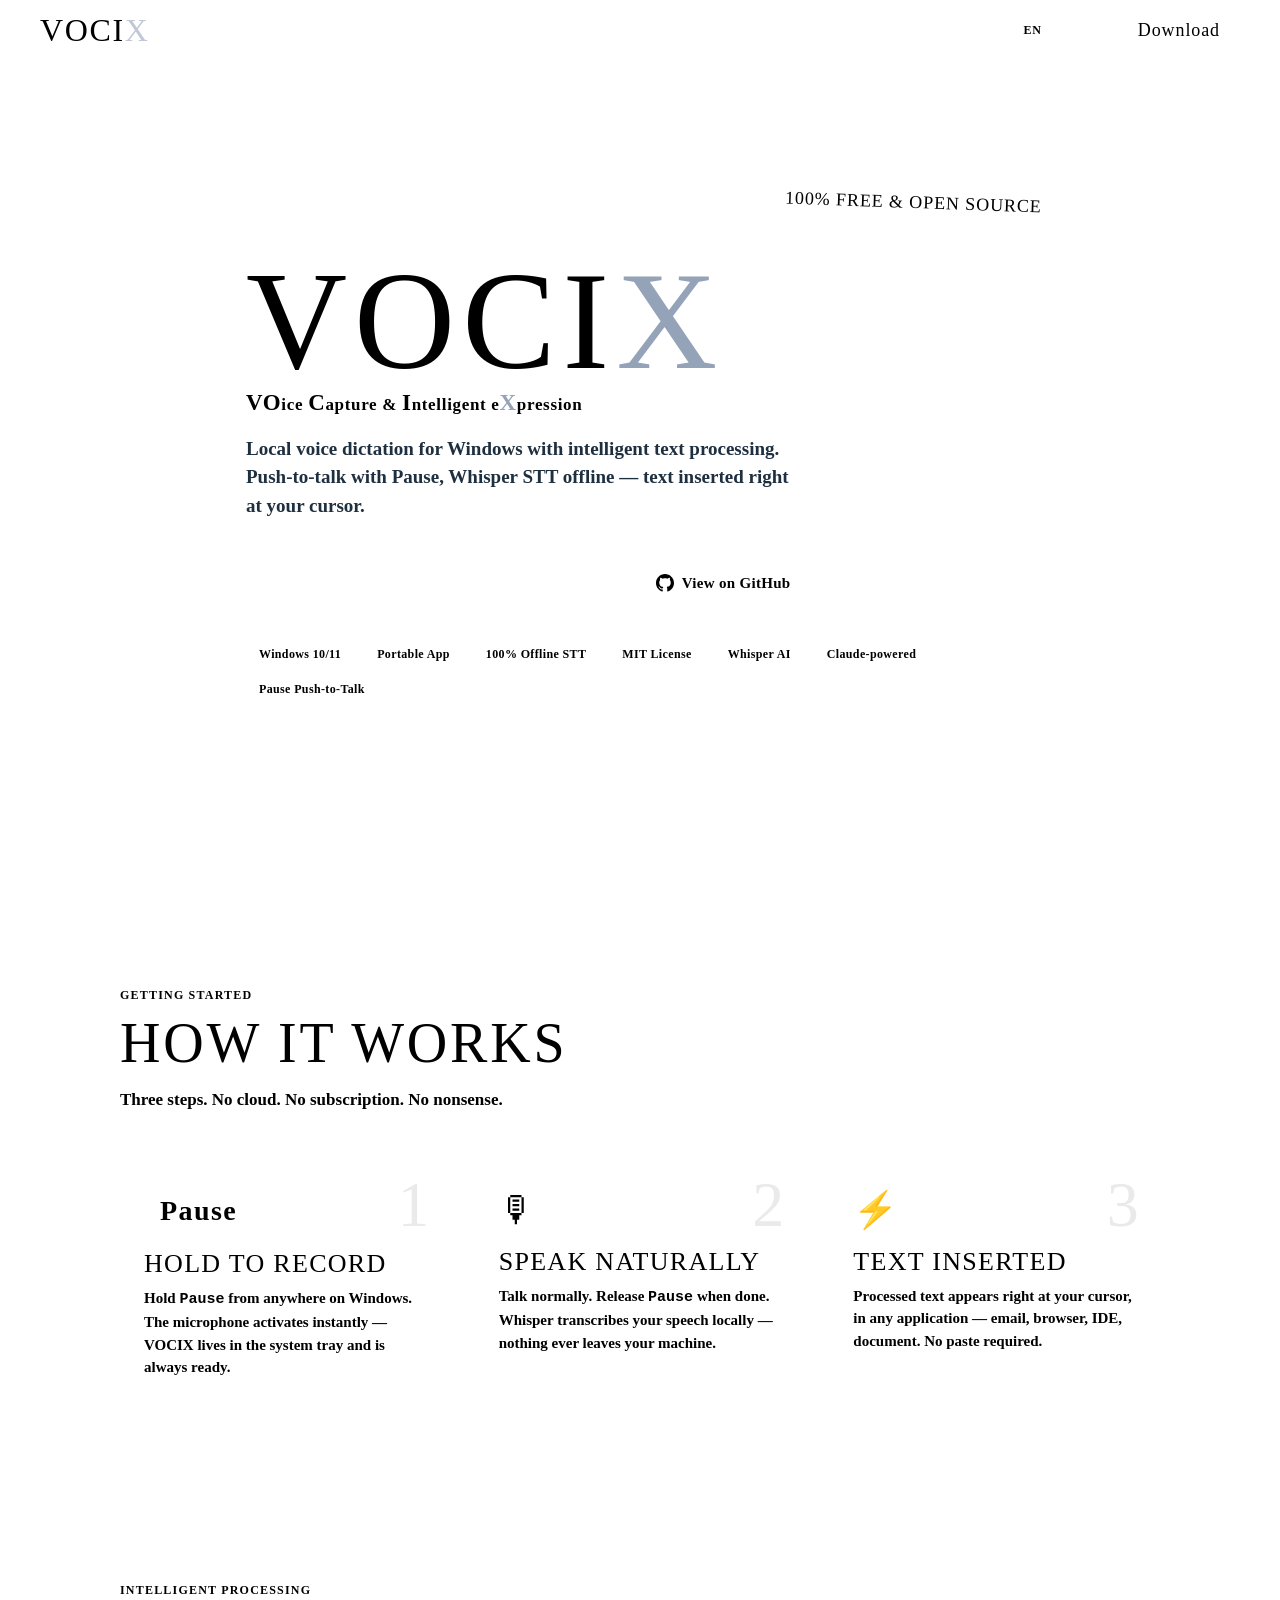
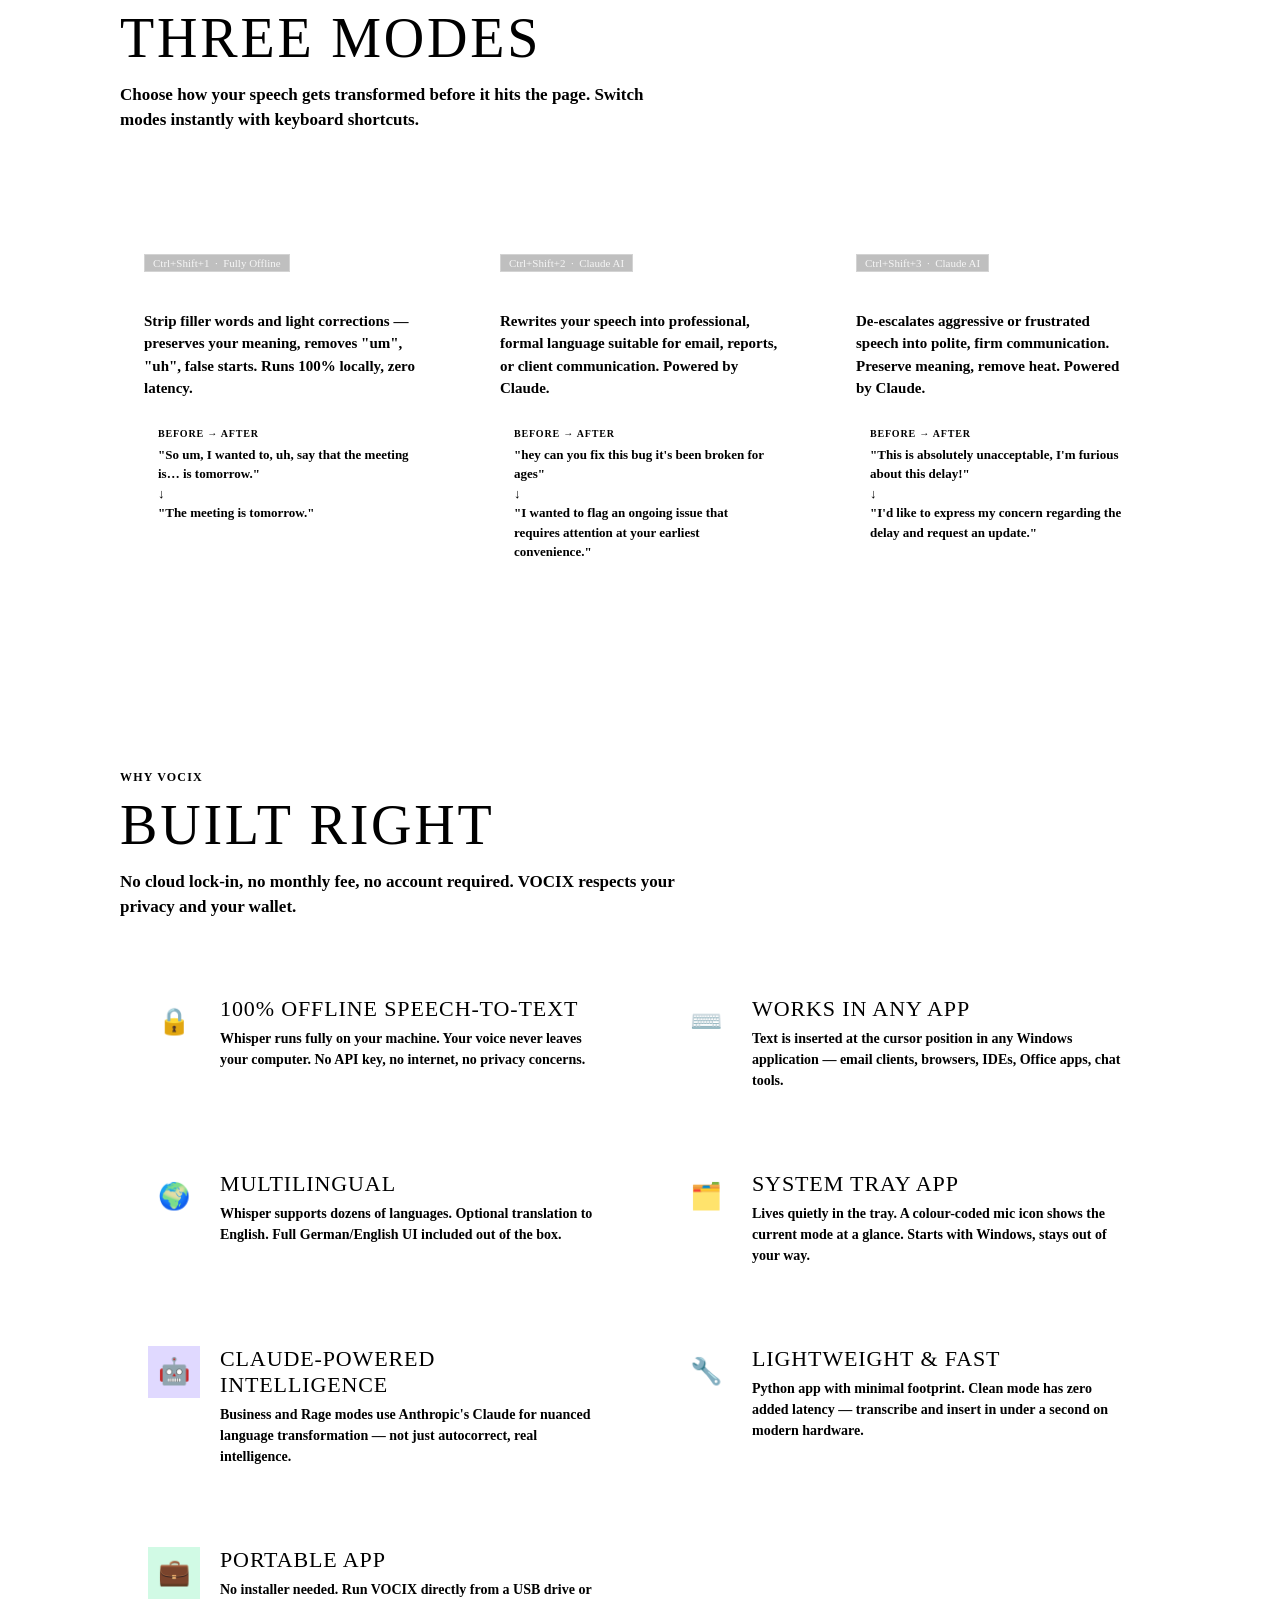
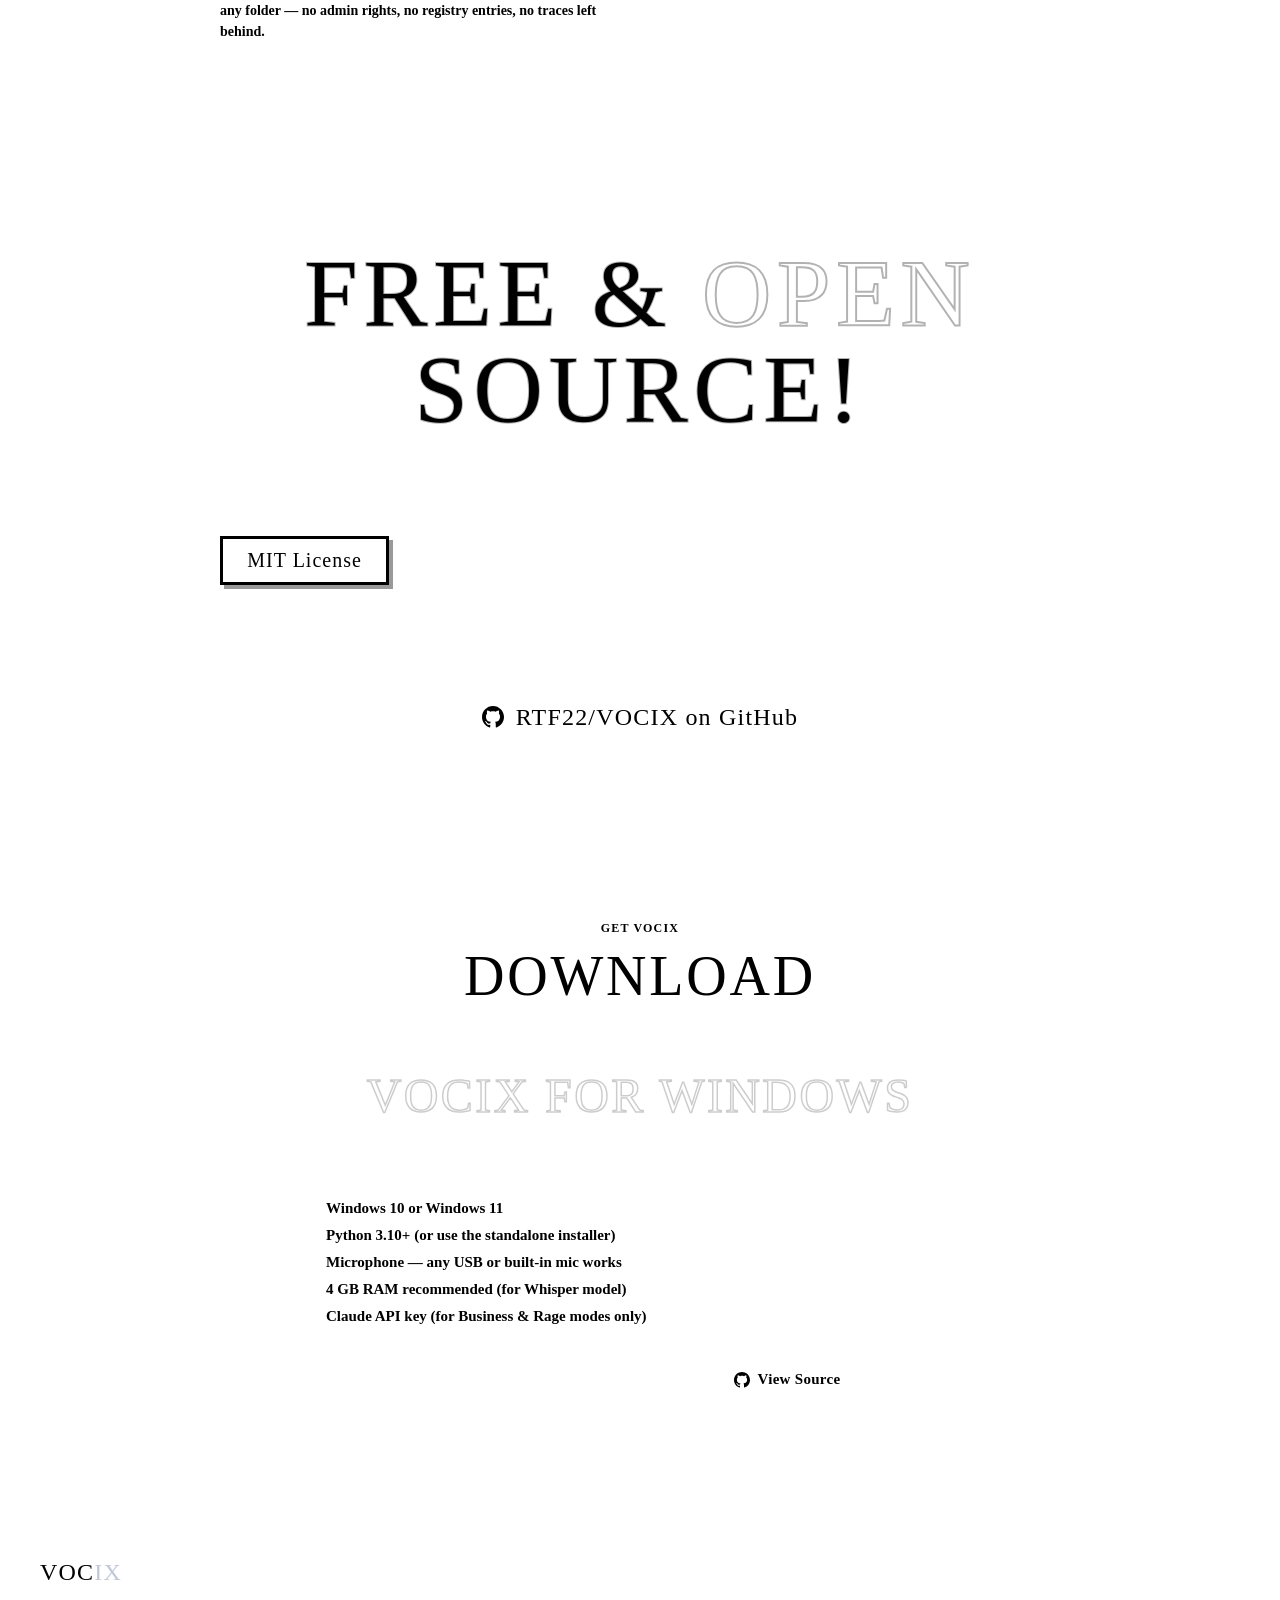
==== docs/index.html @ 33dfec49 "Release 1.2.5: Default-PTT-Taste auf Pause (f8 -> pause) Pause ist in Windows, Browsern, Office und " ====
<!DOCTYPE html>
<html lang="en">
<head>
<meta charset="UTF-8">
<meta name="viewport" content="width=device-width, initial-scale=1.0">
<title>VOCIX — Voice Capture & Intelligent eXpression</title>
<meta name="description" content="VOCIX — local voice dictation for Windows 11 with global hotkey. Whisper STT offline + optional Claude text processing. 100% free and open source.">
<meta property="og:title" content="VOCIX — Voice Capture & Intelligent eXpression">
<meta property="og:description" content="Local voice dictation for Windows. Push-to-talk with Pause, offline Whisper STT, optional translation to English, three text modes. Portable, free, open source.">
<meta property="og:image" content="https://rtf22.github.io/VOCIX/assets/vocix-logo-badge.jpg">
<meta property="og:url" content="https://rtf22.github.io/VOCIX/">
<meta property="og:type" content="website">
<meta name="twitter:card" content="summary_large_image">
<link rel="icon" type="image/svg+xml" href="assets/vocix-logo.svg">
<link href="https://fonts.googleapis.com/css2?family=Bangers&family=Nunito:wght@400;600;700;800&family=JetBrains+Mono:wght@400;700&display=swap" rel="stylesheet">
<link rel="stylesheet" href="vocix-tokens.css">
<style>
*, *::before, *::after { box-sizing: border-box; margin: 0; padding: 0; }
html { scroll-behavior: smooth; }
body { font-family: var(--font-body); background: var(--color-bg-light); color: var(--color-ink); overflow-x: hidden; }
a { color: inherit; text-decoration: none; }

/* NAV */
nav {
  position: sticky; top: 0; z-index: 100;
  background: var(--color-ink);
  border-bottom: 3px solid var(--color-ink);
  display: flex; align-items: center; justify-content: space-between;
  padding: 0 40px; height: 60px;
}
.nav-logo { font-family: var(--font-display); font-size: 32px; letter-spacing: 0.05em; line-height: 1; }
.nav-logo .v { color: var(--color-letter-v); }
.nav-logo .o { color: var(--color-letter-o); }
.nav-logo .c { color: var(--color-letter-c); }
.nav-logo .i { color: var(--color-tagline-i); }
.nav-logo .x { color: #c0c8d8; }
.nav-links { display: flex; align-items: center; gap: 20px; }
.nav-link { font-family: var(--font-body); font-weight: 700; font-size: 13px; color: rgba(255,255,255,0.7); text-transform: uppercase; letter-spacing: 0.06em; transition: color 120ms; cursor: pointer; }
.nav-link:hover { color: var(--color-yellow-highlight); }

/* Language toggle */
.lang-toggle {
  display: flex; align-items: center;
  border: 2.5px solid rgba(255,255,255,0.3);
  border-radius: var(--radius-sm);
  overflow: hidden;
  flex-shrink: 0;
}
.lang-btn {
  font-family: var(--font-mono); font-size: 12px; font-weight: 700;
  padding: 5px 12px; cursor: pointer; border: none; background: transparent;
  color: rgba(255,255,255,0.5); letter-spacing: 0.06em;
  transition: background 120ms, color 120ms;
}
.lang-btn.active { background: var(--color-yellow-highlight); color: var(--color-ink); }
.lang-btn:not(.active):hover { color: white; }

.btn-nav {
  font-family: var(--font-display); font-size: 18px; letter-spacing: 0.05em;
  background: var(--color-yellow-highlight); color: var(--color-ink);
  border: 2.5px solid var(--color-ink); border-radius: var(--radius-md);
  padding: 6px 20px; box-shadow: 3px 3px 0 rgba(255,255,255,0.3);
  cursor: pointer; transition: transform 80ms, box-shadow 80ms; display: inline-block;
}
.btn-nav:hover { transform: translate(-1px,-1px); box-shadow: 4px 4px 0 rgba(255,255,255,0.3); }
.btn-nav:active { transform: translate(2px,2px); box-shadow: 1px 1px 0 rgba(255,255,255,0.3); }

/* HERO */
.hero {
  min-height: calc(100vh - 60px);
  background: var(--color-brand-cobalt);
  background-image: radial-gradient(ellipse at 60% 40%, var(--color-brand-cobalt-mid) 0%, var(--color-brand-cobalt) 60%), radial-gradient(circle, rgba(255,255,255,0.055) 1px, transparent 1px);
  background-size: 100% 100%, 18px 18px;
  display: flex; align-items: center; justify-content: center;
  position: relative; overflow: hidden; padding: 60px 24px;
}
.hero-rays { position: absolute; inset: 0; pointer-events: none; }
.hero-rays::before {
  content: ''; position: absolute; width: 200%; height: 200%; top: -50%; left: -50%;
  background: conic-gradient(from 0deg, transparent 0deg, rgba(255,255,255,0.03) 5deg, transparent 10deg, transparent 22.5deg, rgba(255,255,255,0.03) 27.5deg, transparent 32.5deg, transparent 45deg, rgba(255,255,255,0.03) 50deg, transparent 55deg, transparent 67.5deg, rgba(255,255,255,0.03) 72.5deg, transparent 77.5deg, transparent 90deg, rgba(255,255,255,0.03) 95deg, transparent 100deg, transparent 112.5deg, rgba(255,255,255,0.03) 117.5deg, transparent 122.5deg, transparent 135deg, rgba(255,255,255,0.03) 140deg, transparent 145deg, transparent 157.5deg, rgba(255,255,255,0.03) 162.5deg, transparent 167.5deg, transparent 180deg, rgba(255,255,255,0.03) 185deg, transparent 190deg, transparent 202.5deg, rgba(255,255,255,0.03) 207.5deg, transparent 212.5deg, transparent 225deg, rgba(255,255,255,0.03) 230deg, transparent 235deg, transparent 247.5deg, rgba(255,255,255,0.03) 252.5deg, transparent 257.5deg, transparent 270deg, rgba(255,255,255,0.03) 275deg, transparent 280deg, transparent 292.5deg, rgba(255,255,255,0.03) 297.5deg, transparent 302.5deg, transparent 315deg, rgba(255,255,255,0.03) 320deg, transparent 325deg, transparent 337.5deg, rgba(255,255,255,0.03) 342.5deg, transparent 347.5deg);
}
.hero-inner { position: relative; z-index: 1; display: flex; flex-direction: column; align-items: center; max-width: 900px; width: 100%; }
.hero-card {
  background: var(--color-bg-light); border: 4px solid var(--color-ink);
  border-radius: 10px; box-shadow: 8px 8px 0 var(--color-ink);
  padding: 48px 56px; width: 100%; position: relative;
}
.hero-free-badge {
  position: absolute; top: -22px; right: 32px;
  background: var(--color-yellow-highlight); border: 3px solid var(--color-ink);
  border-radius: var(--radius-sm); box-shadow: 3px 3px 0 var(--color-ink);
  font-family: var(--font-display); font-size: 18px; letter-spacing: 0.05em;
  padding: 4px 16px; color: var(--color-ink); transform: rotate(2deg);
}
.hero-wordmark {
  font-family: var(--font-display); font-size: clamp(80px, 14vw, 140px);
  letter-spacing: 0.05em; line-height: 0.9; -webkit-text-stroke: 3px var(--color-ink); margin-bottom: 8px;
}
.hero-wordmark .v { color: var(--color-letter-v); }
.hero-wordmark .o { color: var(--color-letter-o); }
.hero-wordmark .c { color: var(--color-letter-c); }
.hero-wordmark .i { color: var(--color-tagline-i); }
.hero-wordmark .x { color: #94a3b8; }
.hero-tagline-full { font-family: var(--font-body); font-weight: 800; font-size: clamp(13px,2vw,17px); letter-spacing: 0.04em; color: var(--color-ink); margin-bottom: 20px; }
.hero-tagline-full .v { color: var(--color-tagline-v); font-size: 1.35em; line-height: 1; }
.hero-tagline-full .tl-o { color: var(--color-letter-o); font-size: 1.35em; line-height: 1; }
.hero-tagline-full .c { color: var(--color-tagline-c); font-size: 1.35em; line-height: 1; }
.hero-tagline-full .i { color: var(--color-tagline-i); font-size: 1.35em; line-height: 1; }
.hero-tagline-full .tl-x { color: #94a3b8; font-size: 1.35em; line-height: 1; }
.hero-desc { font-family: var(--font-body); font-size: clamp(15px,2vw,19px); font-weight: 600; line-height: 1.5; color: var(--color-ink-soft); max-width: 560px; margin-bottom: 36px; }
.hero-ctas { display: flex; flex-wrap: wrap; gap: 16px; align-items: center; margin-bottom: 32px; }
.btn-primary {
  font-family: var(--font-display); font-size: 26px; letter-spacing: 0.05em;
  background: var(--color-clean); color: white; border: 3px solid var(--color-ink);
  border-radius: var(--radius-md); box-shadow: 5px 5px 0 var(--color-ink);
  padding: 12px 32px; cursor: pointer; transition: transform 80ms, box-shadow 80ms;
  display: inline-flex; align-items: center; gap: 10px;
}
.btn-primary:hover { transform: translate(-2px,-2px); box-shadow: 7px 7px 0 var(--color-ink); }
.btn-primary:active { transform: translate(3px,3px); box-shadow: 2px 2px 0 var(--color-ink); }
.btn-ghost {
  font-family: var(--font-body); font-size: 15px; font-weight: 800; background: transparent;
  color: var(--color-ink); border: 2.5px solid var(--color-ink); border-radius: var(--radius-md);
  box-shadow: 3px 3px 0 var(--color-ink); padding: 10px 22px; cursor: pointer;
  transition: transform 80ms, box-shadow 80ms, background 120ms;
  display: inline-flex; align-items: center; gap: 8px; letter-spacing: 0.02em;
}
.btn-ghost:hover { transform: translate(-1px,-1px); box-shadow: 5px 5px 0 var(--color-ink); background: var(--color-ink); color: white; }
.btn-ghost:active { transform: translate(2px,2px); box-shadow: 1px 1px 0 var(--color-ink); }
.hero-pills { display: flex; flex-wrap: wrap; gap: 10px; }
.pill { font-family: var(--font-mono); font-size: 12px; font-weight: 700; padding: 5px 13px; border: 2px solid var(--color-ink); border-radius: var(--radius-pill); background: var(--color-panel); box-shadow: 2px 2px 0 var(--color-ink); letter-spacing: 0.03em; }

/* SECTIONS */
section { padding: 88px 24px; }
.section-inner { max-width: 1040px; margin: 0 auto; }
.section-label { font-family: var(--font-mono); font-size: 12px; font-weight: 700; text-transform: uppercase; letter-spacing: 0.1em; color: var(--fg-muted); margin-bottom: 12px; }
.section-title { font-family: var(--font-display); font-size: clamp(36px,6vw,56px); letter-spacing: 0.05em; color: var(--color-ink); text-transform: uppercase; line-height: 1; margin-bottom: 16px; }
.section-sub { font-family: var(--font-body); font-size: 17px; font-weight: 600; color: var(--fg-secondary); line-height: 1.5; max-width: 560px; margin-bottom: 48px; }

/* HOW IT WORKS */
#how { background: var(--color-panel); }
.steps-row { display: grid; grid-template-columns: repeat(3, 1fr); gap: 24px; }
.step-card { background: var(--color-bg-light); border: 3px solid var(--color-ink); border-radius: var(--radius-md); box-shadow: 5px 5px 0 var(--color-ink); padding: 28px 24px; position: relative; transition: transform 80ms, box-shadow 80ms; }
.step-card:hover { transform: translate(-2px,-2px); box-shadow: 7px 7px 0 var(--color-ink); }
.step-num { font-family: var(--font-display); font-size: 64px; letter-spacing: 0.05em; line-height: 1; color: var(--color-ink); opacity: 0.08; position: absolute; top: 12px; right: 18px; }
.step-key { font-family: var(--font-mono); font-size: 28px; font-weight: 700; background: var(--color-ink); color: var(--color-yellow-highlight); border-radius: var(--radius-sm); padding: 6px 16px; display: inline-block; margin-bottom: 16px; letter-spacing: 0.05em; }
.step-icon { font-size: 36px; margin-bottom: 16px; display: block; }
.step-title { font-family: var(--font-display); font-size: 26px; letter-spacing: 0.05em; color: var(--color-ink); text-transform: uppercase; margin-bottom: 8px; }
.step-desc { font-family: var(--font-body); font-size: 15px; font-weight: 600; color: var(--fg-secondary); line-height: 1.5; }

/* MODES */
#modes { background: var(--color-bg-light); }
.modes-grid { display: grid; grid-template-columns: repeat(3, 1fr); gap: 28px; }
.mode-card { border: 3px solid var(--color-ink); border-radius: var(--radius-md); box-shadow: 6px 6px 0 var(--color-ink); overflow: hidden; transition: transform 80ms, box-shadow 80ms; }
.mode-card:hover { transform: translate(-2px,-2px); box-shadow: 8px 8px 0 var(--color-ink); }
.mode-header { padding: 22px 24px 18px; border-bottom: 3px solid var(--color-ink); }
.mode-header-top { display: flex; align-items: center; gap: 12px; margin-bottom: 10px; }
.mode-letter-badge { font-family: var(--font-display); font-size: 22px; letter-spacing: 0.05em; color: white; width: 40px; height: 40px; display: flex; align-items: center; justify-content: center; border: 2.5px solid var(--color-ink); border-radius: var(--radius-sm); box-shadow: 2px 2px 0 var(--color-ink); flex-shrink: 0; }
.mode-name { font-family: var(--font-display); font-size: 36px; letter-spacing: 0.05em; text-transform: uppercase; line-height: 1; color: white; }
.mode-hotkey { font-family: var(--font-mono); font-size: 11px; background: rgba(0,0,0,0.25); color: rgba(255,255,255,0.85); padding: 2px 8px; border-radius: var(--radius-sm); border: 1px solid rgba(255,255,255,0.3); display: inline-block; }
.mode-body { background: var(--color-bg-light); padding: 20px 24px; }
.mode-desc { font-family: var(--font-body); font-size: 15px; font-weight: 600; color: var(--fg-secondary); line-height: 1.5; margin-bottom: 14px; }
.mode-example { background: var(--color-panel); border: 2px solid var(--color-ink); border-radius: var(--radius-sm); padding: 12px 14px; font-family: var(--font-body); font-size: 13px; font-weight: 600; line-height: 1.5; }
.mode-example-label { font-family: var(--font-mono); font-size: 10px; letter-spacing: 0.08em; text-transform: uppercase; color: var(--fg-muted); margin-bottom: 4px; }

/* FEATURES */
#features { background: var(--color-panel); }
.features-grid { display: grid; grid-template-columns: repeat(2, 1fr); gap: 24px; }
.feature-card { background: var(--color-bg-light); border: 3px solid var(--color-ink); border-radius: var(--radius-md); box-shadow: 4px 4px 0 var(--color-ink); padding: 28px; display: flex; gap: 20px; align-items: flex-start; transition: transform 80ms, box-shadow 80ms; }
.feature-card:hover { transform: translate(-1px,-1px); box-shadow: 6px 6px 0 var(--color-ink); }
.feature-icon-box { width: 52px; height: 52px; border: 2.5px solid var(--color-ink); border-radius: var(--radius-sm); box-shadow: 2px 2px 0 var(--color-ink); display: flex; align-items: center; justify-content: center; font-size: 26px; flex-shrink: 0; }
.feature-title { font-family: var(--font-display); font-size: 22px; letter-spacing: 0.04em; text-transform: uppercase; color: var(--color-ink); margin-bottom: 6px; }
.feature-desc { font-family: var(--font-body); font-size: 14px; font-weight: 600; color: var(--fg-secondary); line-height: 1.5; }

/* OPEN SOURCE */
#opensource { background: var(--color-ink); position: relative; overflow: hidden; }
#opensource::before { content: ''; position: absolute; inset: 0; background-image: radial-gradient(circle, rgba(255,255,255,0.06) 1px, transparent 1px); background-size: 18px 18px; pointer-events: none; }
.opensource-inner { max-width: 1040px; margin: 0 auto; display: flex; flex-direction: column; align-items: center; text-align: center; position: relative; z-index: 1; }
.action-burst { font-family: var(--font-display); font-size: clamp(48px,10vw,96px); letter-spacing: 0.06em; text-transform: uppercase; color: var(--color-yellow-highlight); -webkit-text-stroke: 2px rgba(0,0,0,0.3); line-height: 1; margin-bottom: 8px; }
.action-burst span { color: white; -webkit-text-stroke: 2px rgba(0,0,0,0.3); }
.opensource-sub { font-family: var(--font-body); font-size: 18px; font-weight: 700; color: rgba(255,255,255,0.75); max-width: 520px; line-height: 1.5; margin-bottom: 36px; }
.opensource-badges { display: flex; flex-wrap: wrap; gap: 16px; justify-content: center; margin-bottom: 40px; }
.os-badge { font-family: var(--font-display); font-size: 20px; letter-spacing: 0.05em; padding: 10px 24px; border: 3px solid rgba(255,255,255,0.4); border-radius: var(--radius-md); color: white; box-shadow: 3px 3px 0 rgba(255,255,255,0.15); }
.os-badge.highlight { background: var(--color-yellow-highlight); color: var(--color-ink); border-color: var(--color-yellow-highlight); box-shadow: 4px 4px 0 rgba(0,0,0,0.4); }
.btn-github { font-family: var(--font-display); font-size: 24px; letter-spacing: 0.05em; background: white; color: var(--color-ink); border: 3px solid var(--color-ink); border-radius: var(--radius-md); box-shadow: 5px 5px 0 rgba(255,255,255,0.2); padding: 14px 36px; cursor: pointer; transition: transform 80ms, box-shadow 80ms, background 120ms; display: inline-flex; align-items: center; gap: 12px; }
.btn-github:hover { transform: translate(-2px,-2px); box-shadow: 7px 7px 0 rgba(255,255,255,0.2); background: var(--color-yellow-highlight); }
.btn-github:active { transform: translate(3px,3px); box-shadow: 2px 2px 0 rgba(255,255,255,0.2); }

/* DOWNLOAD */
#download { background: var(--color-bg-light); }
.download-box { border: 4px solid var(--color-ink); border-radius: var(--radius-md); box-shadow: 8px 8px 0 var(--color-ink); overflow: hidden; max-width: 740px; margin: 0 auto; }
.download-header { background: var(--color-business); padding: 28px 36px; border-bottom: 4px solid var(--color-ink); }
.download-title { font-family: var(--font-display); font-size: 48px; letter-spacing: 0.05em; color: white; text-transform: uppercase; -webkit-text-stroke: 1.5px rgba(0,0,0,0.2); line-height: 1; margin-bottom: 4px; }
.download-version { font-family: var(--font-mono); font-size: 13px; color: rgba(255,255,255,0.7); }
.download-body { background: var(--color-panel); padding: 32px 36px; }
.req-list { list-style: none; margin-bottom: 28px; display: flex; flex-direction: column; gap: 10px; }
.req-list li { font-family: var(--font-body); font-size: 15px; font-weight: 700; color: var(--color-ink); display: flex; align-items: center; gap: 10px; }
.req-dot { width: 10px; height: 10px; background: var(--color-business); border: 2px solid var(--color-ink); border-radius: 50%; flex-shrink: 0; }
.download-ctas { display: flex; flex-wrap: wrap; gap: 16px; align-items: center; }

/* FOOTER */
footer { background: var(--color-brand-navy); border-top: 3px solid var(--color-ink); padding: 32px 40px; display: flex; align-items: center; justify-content: space-between; flex-wrap: wrap; gap: 16px; }
.footer-wordmark { font-family: var(--font-display); font-size: 24px; letter-spacing: 0.05em; }
.footer-wordmark .v { color: var(--color-letter-v); }
.footer-wordmark .o { color: var(--color-letter-o); }
.footer-wordmark .c { color: var(--color-letter-c); }
.footer-wordmark .i, .footer-wordmark .x { color: #c0c8d8; }
.footer-copy { font-family: var(--font-body); font-size: 13px; font-weight: 600; color: rgba(255,255,255,0.5); }
.footer-links { display: flex; gap: 20px; }
.footer-link { font-family: var(--font-body); font-size: 13px; font-weight: 700; color: rgba(255,255,255,0.6); text-transform: uppercase; letter-spacing: 0.06em; cursor: pointer; transition: color 120ms; }
.footer-link:hover { color: var(--color-yellow-highlight); }

@media (max-width: 760px) {
  nav { padding: 0 16px; }
  .nav-links .nav-link { display: none; }
  .hero-card { padding: 32px 20px; }
  .steps-row, .modes-grid, .features-grid { grid-template-columns: 1fr; }
  section { padding: 56px 20px; }
  footer { flex-direction: column; align-items: flex-start; }
}
</style>
</head>
<body>

<!-- NAV -->
<nav>
  <div class="nav-logo"><span class="v">V</span><span class="o">O</span><span class="c">C</span><span class="i">I</span><span class="x">X</span></div>
  <div class="nav-links">
    <a class="nav-link" href="#how" data-i18n="nav_how">How it Works</a>
    <a class="nav-link" href="#modes" data-i18n="nav_modes">Modes</a>
    <a class="nav-link" href="#features" data-i18n="nav_features">Features</a>
    <a class="nav-link" href="#opensource" data-i18n="nav_oss">Open Source</a>
    <div class="lang-toggle">
      <button class="lang-btn active" id="btn-en" onclick="setLang('en')">EN</button>
      <button class="lang-btn" id="btn-de" onclick="setLang('de')">DE</button>
    </div>
    <a class="btn-nav" href="#download" data-i18n="nav_download">Download</a>
  </div>
</nav>

<!-- HERO -->
<section class="hero" id="home">
  <div class="hero-rays"></div>
  <div class="hero-inner">
    <div class="hero-card">
      <div class="hero-free-badge" data-i18n="hero_badge">100% FREE &amp; OPEN SOURCE</div>
      <div class="hero-wordmark"><span class="v">V</span><span class="o">O</span><span class="c">C</span><span class="i">I</span><span class="x">X</span></div>
      <div class="hero-tagline-full">
        <span class="v">V</span><span class="tl-o">O</span>ice <span class="c">C</span>apture &amp; <span class="i">I</span>ntelligent e<span class="tl-x">X</span>pression
      </div>
      <p class="hero-desc" style="color: rgb(30, 47, 64);" data-i18n="hero_desc">Local voice dictation for Windows with intelligent text processing. Push-to-talk with <strong>Pause</strong>, Whisper STT offline — text inserted right at your cursor.</p>
      <div class="hero-ctas">
        <a class="btn-primary" href="#download">
          <svg width="22" height="22" viewBox="0 0 24 24" fill="none" stroke="currentColor" stroke-width="2.5" stroke-linecap="round" stroke-linejoin="round"><path d="M21 15v4a2 2 0 0 1-2 2H5a2 2 0 0 1-2-2v-4"/><polyline points="7 10 12 15 17 10"/><line x1="12" y1="15" x2="12" y2="3"/></svg>
          <span data-i18n="hero_cta_dl">Download for Windows</span>
        </a>
        <a class="btn-ghost" href="https://github.com/RTF22/VOCIX" target="_blank">
          <svg width="18" height="18" viewBox="0 0 24 24" fill="currentColor"><path d="M12 0c-6.626 0-12 5.373-12 12 0 5.302 3.438 9.8 8.207 11.387.599.111.793-.261.793-.577v-2.234c-3.338.726-4.033-1.416-4.033-1.416-.546-1.387-1.333-1.756-1.333-1.756-1.089-.745.083-.729.083-.729 1.205.084 1.839 1.237 1.839 1.237 1.07 1.834 2.807 1.304 3.492.997.107-.775.418-1.305.762-1.604-2.665-.305-5.467-1.334-5.467-5.931 0-1.311.469-2.381 1.236-3.221-.124-.303-.535-1.524.117-3.176 0 0 1.008-.322 3.301 1.23.957-.266 1.983-.399 3.003-.404 1.02.005 2.047.138 3.006.404 2.291-1.552 3.297-1.23 3.297-1.23.653 1.653.242 2.874.118 3.176.77.84 1.235 1.911 1.235 3.221 0 4.609-2.807 5.624-5.479 5.921.43.372.823 1.102.823 2.222v3.293c0 .319.192.694.801.576 4.765-1.589 8.199-6.086 8.199-11.386 0-6.627-5.373-12-12-12z"/></svg>
          <span data-i18n="hero_cta_gh">View on GitHub</span>
        </a>
      </div>
      <div class="hero-pills">
        <span class="pill">Windows 10/11</span>
        <span class="pill" data-i18n="pill_portable">Portable App</span>
        <span class="pill" data-i18n="pill_offline">100% Offline STT</span>
        <span class="pill">MIT License</span>
        <span class="pill">Whisper AI</span>
        <span class="pill">Claude-powered</span>
        <span class="pill">Pause Push-to-Talk</span>
      </div>
    </div>
  </div>
</section>

<!-- HOW IT WORKS -->
<section id="how">
  <div class="section-inner">
    <div class="section-label" data-i18n="how_label">Getting Started</div>
    <div class="section-title" data-i18n="how_title">How It Works</div>
    <p class="section-sub" data-i18n="how_sub">Three steps. No cloud. No subscription. No nonsense.</p>
    <div class="steps-row">
      <div class="step-card">
        <div class="step-num">1</div>
        <div class="step-key">Pause</div>
        <div class="step-title" data-i18n="step1_title">Hold to Record</div>
        <p class="step-desc" data-i18n="step1_desc">Hold <code>Pause</code> from anywhere on Windows. The microphone activates instantly — VOCIX lives in the system tray and is always ready.</p>
      </div>
      <div class="step-card">
        <div class="step-num">2</div>
        <span class="step-icon">🎙</span>
        <div class="step-title" data-i18n="step2_title">Speak Naturally</div>
        <p class="step-desc" data-i18n="step2_desc">Talk normally. Release <code>Pause</code> when done. Whisper transcribes your speech locally — nothing ever leaves your machine.</p>
      </div>
      <div class="step-card">
        <div class="step-num">3</div>
        <span class="step-icon">⚡</span>
        <div class="step-title" data-i18n="step3_title">Text Inserted</div>
        <p class="step-desc" data-i18n="step3_desc">Processed text appears right at your cursor, in any application — email, browser, IDE, document. No paste required.</p>
      </div>
    </div>
  </div>
</section>

<!-- THREE MODES -->
<section id="modes">
  <div class="section-inner">
    <div class="section-label" data-i18n="modes_label">Intelligent Processing</div>
    <div class="section-title" data-i18n="modes_title">Three Modes</div>
    <p class="section-sub" data-i18n="modes_sub">Choose how your speech gets transformed before it hits the page. Switch modes instantly with keyboard shortcuts.</p>
    <div class="modes-grid">
      <!-- Clean -->
      <div class="mode-card">
        <div class="mode-header" style="background: var(--color-clean);">
          <div class="mode-header-top">
            <div class="mode-letter-badge" style="background: var(--color-clean-dark);">A</div>
            <div class="mode-name">Clean</div>
          </div>
          <span class="mode-hotkey">Ctrl+Shift+1 &nbsp;·&nbsp; <span data-i18n="mode_offline">Fully Offline</span></span>
        </div>
        <div class="mode-body">
          <p class="mode-desc" data-i18n="clean_desc">Strip filler words and light corrections — preserves your meaning, removes "um", "uh", false starts. Runs 100% locally, zero latency.</p>
          <div class="mode-example">
            <div class="mode-example-label" data-i18n="example_label">Before → After</div>
            <span style="color:var(--fg-muted)" data-i18n="clean_before">"So um, I wanted to, uh, say that the meeting is… is tomorrow."</span>
            <br>↓<br>
            <strong data-i18n="clean_after">"The meeting is tomorrow."</strong>
          </div>
        </div>
      </div>
      <!-- Business -->
      <div class="mode-card">
        <div class="mode-header" style="background: var(--color-business);">
          <div class="mode-header-top">
            <div class="mode-letter-badge" style="background: var(--color-business-dark);">B</div>
            <div class="mode-name">Business</div>
          </div>
          <span class="mode-hotkey">Ctrl+Shift+2 &nbsp;·&nbsp; Claude AI</span>
        </div>
        <div class="mode-body">
          <p class="mode-desc" data-i18n="business_desc">Rewrites your speech into professional, formal language suitable for email, reports, or client communication. Powered by Claude.</p>
          <div class="mode-example">
            <div class="mode-example-label" data-i18n="example_label">Before → After</div>
            <span style="color:var(--fg-muted)" data-i18n="business_before">"hey can you fix this bug it's been broken for ages"</span>
            <br>↓<br>
            <strong data-i18n="business_after">"I wanted to flag an ongoing issue that requires attention at your earliest convenience."</strong>
          </div>
        </div>
      </div>
      <!-- Rage -->
      <div class="mode-card">
        <div class="mode-header" style="background: var(--color-rage);">
          <div class="mode-header-top">
            <div class="mode-letter-badge" style="background: var(--color-rage-dark);">C</div>
            <div class="mode-name">Rage</div>
          </div>
          <span class="mode-hotkey">Ctrl+Shift+3 &nbsp;·&nbsp; Claude AI</span>
        </div>
        <div class="mode-body">
          <p class="mode-desc" data-i18n="rage_desc">De-escalates aggressive or frustrated speech into polite, firm communication. Preserve meaning, remove heat. Powered by Claude.</p>
          <div class="mode-example">
            <div class="mode-example-label" data-i18n="example_label">Before → After</div>
            <span style="color:var(--fg-muted)" data-i18n="rage_before">"This is absolutely unacceptable, I'm furious about this delay!"</span>
            <br>↓<br>
            <strong data-i18n="rage_after">"I'd like to express my concern regarding the delay and request an update."</strong>
          </div>
        </div>
      </div>
    </div>
  </div>
</section>

<!-- FEATURES -->
<section id="features">
  <div class="section-inner">
    <div class="section-label" data-i18n="feat_label">Why VOCIX</div>
    <div class="section-title" data-i18n="feat_title">Built Right</div>
    <p class="section-sub" data-i18n="feat_sub">No cloud lock-in, no monthly fee, no account required. VOCIX respects your privacy and your wallet.</p>
    <div class="features-grid">
      <div class="feature-card">
        <div class="feature-icon-box" style="background: var(--color-clean-light);">🔒</div>
        <div>
          <div class="feature-title" data-i18n="feat1_title">100% Offline Speech-to-Text</div>
          <p class="feature-desc" data-i18n="feat1_desc">Whisper runs fully on your machine. Your voice never leaves your computer. No API key, no internet, no privacy concerns.</p>
        </div>
      </div>
      <div class="feature-card">
        <div class="feature-icon-box" style="background: var(--color-yellow-highlight);">⌨️</div>
        <div>
          <div class="feature-title" data-i18n="feat2_title">Works in Any App</div>
          <p class="feature-desc" data-i18n="feat2_desc">Text is inserted at the cursor position in any Windows application — email clients, browsers, IDEs, Office apps, chat tools.</p>
        </div>
      </div>
      <div class="feature-card">
        <div class="feature-icon-box" style="background: var(--color-business-light);">🌍</div>
        <div>
          <div class="feature-title" data-i18n="feat3_title">Multilingual</div>
          <p class="feature-desc" data-i18n="feat3_desc">Whisper supports dozens of languages. Optional translation to English. Full German/English UI included out of the box.</p>
        </div>
      </div>
      <div class="feature-card">
        <div class="feature-icon-box" style="background: var(--color-rage-light);">🗂️</div>
        <div>
          <div class="feature-title" data-i18n="feat4_title">System Tray App</div>
          <p class="feature-desc" data-i18n="feat4_desc">Lives quietly in the tray. A colour-coded mic icon shows the current mode at a glance. Starts with Windows, stays out of your way.</p>
        </div>
      </div>
      <div class="feature-card">
        <div class="feature-icon-box" style="background: #e0d9ff;">🤖</div>
        <div>
          <div class="feature-title" data-i18n="feat5_title">Claude-Powered Intelligence</div>
          <p class="feature-desc" data-i18n="feat5_desc">Business and Rage modes use Anthropic's Claude for nuanced language transformation — not just autocorrect, real intelligence.</p>
        </div>
      </div>
      <div class="feature-card">
        <div class="feature-icon-box" style="background: var(--color-panel);">🔧</div>
        <div>
          <div class="feature-title" data-i18n="feat6_title">Lightweight &amp; Fast</div>
          <p class="feature-desc" data-i18n="feat6_desc">Python app with minimal footprint. Clean mode has zero added latency — transcribe and insert in under a second on modern hardware.</p>
        </div>
      </div>
      <div class="feature-card">
        <div class="feature-icon-box" style="background: #d1fae5;">💼</div>
        <div>
          <div class="feature-title" data-i18n="feat7_title">Portable App</div>
          <p class="feature-desc" data-i18n="feat7_desc">No installer needed. Run VOCIX directly from a USB drive or any folder — no admin rights, no registry entries, no traces left behind.</p>
        </div>
      </div>
    </div>
  </div>
</section>

<!-- OPEN SOURCE -->
<section id="opensource">
  <div class="opensource-inner">
    <div class="action-burst" data-i18n="oss_burst">FREE &amp; <span>OPEN</span><br>SOURCE!</div>
    <p class="opensource-sub" data-i18n="oss_sub">VOCIX is MIT-licensed and lives on GitHub. Fork it, extend it, contribute to it — or just use it. No strings attached.</p>
    <div class="opensource-badges">
      <div class="os-badge highlight">MIT License</div>
      <div class="os-badge" data-i18n="oss_b1">No Account Required</div>
      <div class="os-badge" data-i18n="oss_b2">No Subscription</div>
      <div class="os-badge" data-i18n="oss_b3">No Telemetry</div>
      <div class="os-badge" data-i18n="oss_b4">Community-Driven</div>
    </div>
    <a class="btn-github" href="https://github.com/RTF22/VOCIX" target="_blank">
      <svg width="22" height="22" viewBox="0 0 24 24" fill="currentColor"><path d="M12 0c-6.626 0-12 5.373-12 12 0 5.302 3.438 9.8 8.207 11.387.599.111.793-.261.793-.577v-2.234c-3.338.726-4.033-1.416-4.033-1.416-.546-1.387-1.333-1.756-1.333-1.756-1.089-.745.083-.729.083-.729 1.205.084 1.839 1.237 1.839 1.237 1.07 1.834 2.807 1.304 3.492.997.107-.775.418-1.305.762-1.604-2.665-.305-5.467-1.334-5.467-5.931 0-1.311.469-2.381 1.236-3.221-.124-.303-.535-1.524.117-3.176 0 0 1.008-.322 3.301 1.23.957-.266 1.983-.399 3.003-.404 1.02.005 2.047.138 3.006.404 2.291-1.552 3.297-1.23 3.297-1.23.653 1.653.242 2.874.118 3.176.77.84 1.235 1.911 1.235 3.221 0 4.609-2.807 5.624-5.479 5.921.43.372.823 1.102.823 2.222v3.293c0 .319.192.694.801.576 4.765-1.589 8.199-6.086 8.199-11.386 0-6.627-5.373-12-12-12z"/></svg>
      RTF22/VOCIX on GitHub
    </a>
  </div>
</section>

<!-- DOWNLOAD -->
<section id="download">
  <div class="section-inner" style="text-align:center;">
    <div class="section-label" data-i18n="dl_label">Get VOCIX</div>
    <div class="section-title" style="margin-bottom:40px;" data-i18n="dl_title">Download</div>
    <div class="download-box">
      <div class="download-header">
        <div class="download-title" data-i18n="dl_box_title">VOCIX for Windows</div>
        <div class="download-version" data-i18n="dl_version">Latest release · MIT License · Free forever</div>
      </div>
      <div class="download-body">
        <ul class="req-list">
          <li><span class="req-dot"></span><span data-i18n="req1">Windows 10 or Windows 11</span></li>
          <li><span class="req-dot"></span><span data-i18n="req2">Python 3.10+ (or use the standalone installer)</span></li>
          <li><span class="req-dot"></span><span data-i18n="req3">Microphone — any USB or built-in mic works</span></li>
          <li><span class="req-dot"></span><span data-i18n="req4">4 GB RAM recommended (for Whisper model)</span></li>
          <li><span class="req-dot"></span><span data-i18n="req5">Claude API key (for Business &amp; Rage modes only)</span></li>
        </ul>
        <div class="download-ctas">
          <a class="btn-primary" href="https://github.com/RTF22/VOCIX/releases" target="_blank">
            <svg width="20" height="20" viewBox="0 0 24 24" fill="none" stroke="currentColor" stroke-width="2.5" stroke-linecap="round" stroke-linejoin="round"><path d="M21 15v4a2 2 0 0 1-2 2H5a2 2 0 0 1-2-2v-4"/><polyline points="7 10 12 15 17 10"/><line x1="12" y1="15" x2="12" y2="3"/></svg>
            <span data-i18n="dl_btn">Download Latest Release</span>
          </a>
          <a class="btn-ghost" href="https://github.com/RTF22/VOCIX" target="_blank">
            <svg width="16" height="16" viewBox="0 0 24 24" fill="currentColor"><path d="M12 0c-6.626 0-12 5.373-12 12 0 5.302 3.438 9.8 8.207 11.387.599.111.793-.261.793-.577v-2.234c-3.338.726-4.033-1.416-4.033-1.416-.546-1.387-1.333-1.756-1.333-1.756-1.089-.745.083-.729.083-.729 1.205.084 1.839 1.237 1.839 1.237 1.07 1.834 2.807 1.304 3.492.997.107-.775.418-1.305.762-1.604-2.665-.305-5.467-1.334-5.467-5.931 0-1.311.469-2.381 1.236-3.221-.124-.303-.535-1.524.117-3.176 0 0 1.008-.322 3.301 1.23.957-.266 1.983-.399 3.003-.404 1.02.005 2.047.138 3.006.404 2.291-1.552 3.297-1.23 3.297-1.23.653 1.653.242 2.874.118 3.176.77.84 1.235 1.911 1.235 3.221 0 4.609-2.807 5.624-5.479 5.921.43.372.823 1.102.823 2.222v3.293c0 .319.192.694.801.576 4.765-1.589 8.199-6.086 8.199-11.386 0-6.627-5.373-12-12-12z"/></svg>
            <span data-i18n="src_btn">View Source</span>
          </a>
        </div>
      </div>
    </div>
  </div>
</section>

<!-- FOOTER -->
<footer>
  <div class="footer-wordmark"><span class="v">V</span><span class="o">O</span><span class="c">C</span><span class="i">I</span><span class="x">X</span></div>
  <div class="footer-copy" data-i18n="footer_copy">© 2024 RTF22 · MIT License · Free &amp; Open Source</div>
  <div class="footer-links">
    <a class="footer-link" href="https://github.com/RTF22/VOCIX" target="_blank">GitHub</a>
    <a class="footer-link" href="https://github.com/RTF22/VOCIX/releases" target="_blank" data-i18n="footer_releases">Releases</a>
    <a class="footer-link" href="https://github.com/RTF22/VOCIX/blob/main/LICENSE" target="_blank">License</a>
    <a class="footer-link" onclick="document.getElementById('impressum-modal').classList.add('open')" style="cursor:pointer;" data-i18n="footer_impressum">Impressum</a>
  </div>
</footer>

<!-- IMPRESSUM MODAL -->
<div id="impressum-modal" style="
  display:none; position:fixed; inset:0; z-index:10000;
  background:rgba(10,20,40,0.75); backdrop-filter:blur(4px);
  align-items:center; justify-content:center; padding:24px;
">
  <div style="
    background:var(--color-bg-light);
    border:3px solid var(--color-ink);
    border-radius:var(--radius-md);
    box-shadow:8px 8px 0 var(--color-ink);
    max-width:560px; width:100%;
    max-height:90vh; overflow-y:auto;
    padding:36px 40px;
    position:relative;
  ">
    <!-- Close -->
    <button onclick="document.getElementById('impressum-modal').classList.remove('open')" style="
      position:absolute; top:16px; right:16px;
      font-family:var(--font-mono); font-size:14px; font-weight:700;
      background:var(--color-ink); color:var(--color-yellow-highlight);
      border:none; border-radius:var(--radius-sm);
      padding:4px 12px; cursor:pointer;
      box-shadow:2px 2px 0 rgba(0,0,0,0.3);
    ">✕</button>

    <div style="font-family:var(--font-display);font-size:32px;letter-spacing:0.05em;text-transform:uppercase;margin-bottom:24px;border-bottom:2px solid var(--color-ink);padding-bottom:12px;">Impressum</div>

    <div style="font-family:var(--font-body);font-size:14px;line-height:1.7;color:var(--color-ink-soft);">
      <p style="margin-bottom:6px;color:var(--fg-muted);font-size:12px;font-weight:700;text-transform:uppercase;letter-spacing:0.06em;">Angaben gemäß § 5 TMG</p>
      <p style="margin-bottom:20px;font-weight:700;color:var(--color-ink);">
        Jens Fricke<br>
        Untere Hainbachstr. 8<br>
        35216 Biedenkopf
      </p>

      <p style="margin-bottom:6px;color:var(--fg-muted);font-size:12px;font-weight:700;text-transform:uppercase;letter-spacing:0.06em;">Kontakt</p>
      <p style="margin-bottom:20px;">E-Mail: <a href="mailto:aijourney22@gmail.com" style="color:var(--color-business);font-weight:700;">aijourney22@gmail.com</a></p>

      <p style="margin-bottom:6px;color:var(--fg-muted);font-size:12px;font-weight:700;text-transform:uppercase;letter-spacing:0.06em;">Verantwortlich für den Inhalt nach § 18 Abs. 2 MStV</p>
      <p style="margin-bottom:20px;">Jens Fricke, Untere Hainbachstr. 8, 35216 Biedenkopf</p>

      <p style="margin-bottom:6px;color:var(--fg-muted);font-size:12px;font-weight:700;text-transform:uppercase;letter-spacing:0.06em;">Haftung für Inhalte</p>
      <p style="margin-bottom:20px;">Die Inhalte dieser Website wurden mit größter Sorgfalt erstellt. Für die Richtigkeit, Vollständigkeit und Aktualität der Inhalte kann jedoch keine Gewähr übernommen werden.</p>

      <p style="margin-bottom:6px;color:var(--fg-muted);font-size:12px;font-weight:700;text-transform:uppercase;letter-spacing:0.06em;">Haftung für Links</p>
      <p style="margin-bottom:20px;">Diese Website enthält Links zu externen Websites Dritter, insbesondere zum Hosting-Dienst GitHub. Auf deren Inhalte habe ich keinen Einfluss und übernehme daher keine Gewähr für diese fremden Inhalte.</p>

      <p style="margin-bottom:6px;color:var(--fg-muted);font-size:12px;font-weight:700;text-transform:uppercase;letter-spacing:0.06em;">Urheberrecht und Open Source</p>
      <p style="margin-bottom:20px;">Die auf dieser Website präsentierte Software „VOCIX" ist ein Open-Source-Projekt und wird über GitHub bereitgestellt. Es gelten die jeweiligen Lizenzbedingungen des Projekts. Inhalte dieser Website unterliegen – soweit nicht anders gekennzeichnet – dem deutschen Urheberrecht.</p>

      <p style="margin-bottom:6px;color:var(--fg-muted);font-size:12px;font-weight:700;text-transform:uppercase;letter-spacing:0.06em;">Hinweis zur Nutzung der Software</p>
      <p>Die Nutzung der bereitgestellten Software erfolgt auf eigene Verantwortung. Es wird keine Haftung für Schäden übernommen, die aus der Nutzung der Software entstehen.</p>
    </div>
  </div>
</div>

<script>
// Modal: click backdrop to close, show as flex
const modal = document.getElementById('impressum-modal');
modal.addEventListener('click', e => { if (e.target === modal) modal.classList.remove('open'); });
const _origDisplay = modal.style.display;
const observer = new MutationObserver(() => {
  modal.style.display = modal.classList.contains('open') ? 'flex' : 'none';
});
observer.observe(modal, { attributes: true, attributeFilter: ['class'] });
</script>

<script>
/* ── Translations ──────────────────────────────────────── */
const T = {
  en: {
    nav_how: "How it Works", nav_modes: "Modes", nav_features: "Features",
    nav_oss: "Open Source", nav_download: "Download",
    hero_badge: "100% FREE &amp; OPEN SOURCE",
    hero_desc: 'Local voice dictation for Windows with intelligent text processing. Push-to-talk with <strong>Pause</strong>, Whisper STT offline — text inserted right at your cursor.',
    hero_cta_dl: "Download for Windows", hero_cta_gh: "View on GitHub",
    pill_offline: "100% Offline STT",
    pill_portable: "Portable App",
    how_label: "Getting Started", how_title: "How It Works",
    how_sub: "Three steps. No cloud. No subscription. No nonsense.",
    step1_title: "Hold to Record",
    step1_desc: 'Hold <code>Pause</code> from anywhere on Windows. The microphone activates instantly — VOCIX lives in the system tray and is always ready.',
    step2_title: "Speak Naturally",
    step2_desc: 'Talk normally. Release <code>Pause</code> when done. Whisper transcribes your speech locally — nothing ever leaves your machine.',
    step3_title: "Text Inserted",
    step3_desc: 'Processed text appears right at your cursor, in any application — email, browser, IDE, document. No paste required.',
    modes_label: "Intelligent Processing", modes_title: "Three Modes",
    modes_sub: "Choose how your speech gets transformed before it hits the page. Switch modes instantly with keyboard shortcuts.",
    mode_offline: "Fully Offline",
    example_label: "Before → After",
    clean_desc: 'Strip filler words and light corrections — preserves your meaning, removes "um", "uh", false starts. Runs 100% locally, zero latency.',
    clean_before: '"So um, I wanted to, uh, say that the meeting is… is tomorrow."',
    clean_after: '"The meeting is tomorrow."',
    business_desc: 'Rewrites your speech into professional, formal language suitable for email, reports, or client communication. Powered by Claude.',
    business_before: '"hey can you fix this bug it\'s been broken for ages"',
    business_after: '"I wanted to flag an ongoing issue that requires attention at your earliest convenience."',
    rage_desc: 'De-escalates aggressive or frustrated speech into polite, firm communication. Preserve meaning, remove heat. Powered by Claude.',
    rage_before: '"This is absolutely unacceptable, I\'m furious about this delay!"',
    rage_after: '"I\'d like to express my concern regarding the delay and request an update."',
    feat_label: "Why VOCIX", feat_title: "Built Right",
    feat_sub: "No cloud lock-in, no monthly fee, no account required. VOCIX respects your privacy and your wallet.",
    feat1_title: "100% Offline Speech-to-Text",
    feat1_desc: "Whisper runs fully on your machine. Your voice never leaves your computer. No API key, no internet, no privacy concerns.",
    feat2_title: "Works in Any App",
    feat2_desc: "Text is inserted at the cursor position in any Windows application — email clients, browsers, IDEs, Office apps, chat tools.",
    feat3_title: "Multilingual",
    feat3_desc: "Whisper supports dozens of languages. Optional translation to English. Full German/English UI included out of the box.",
    feat4_title: "System Tray App",
    feat4_desc: "Lives quietly in the tray. A colour-coded mic icon shows the current mode at a glance. Starts with Windows, stays out of your way.",
    feat5_title: "Claude-Powered Intelligence",
    feat5_desc: "Business and Rage modes use Anthropic's Claude for nuanced language transformation — not just autocorrect, real intelligence.",
    feat6_title: "Lightweight &amp; Fast",
    feat6_desc: "Python app with minimal footprint. Clean mode has zero added latency — transcribe and insert in under a second on modern hardware.",
    feat7_title: "Portable App",
    feat7_desc: "No installer needed. Run VOCIX directly from a USB drive or any folder — no admin rights, no registry entries, no traces left behind.",
    oss_burst: 'FREE &amp; <span>OPEN</span><br>SOURCE!',
    oss_sub: "VOCIX is MIT-licensed and lives on GitHub. Fork it, extend it, contribute to it — or just use it. No strings attached.",
    oss_b1: "No Account Required", oss_b2: "No Subscription", oss_b3: "No Telemetry", oss_b4: "Community-Driven",
    dl_label: "Get VOCIX", dl_title: "Download",
    dl_box_title: "VOCIX for Windows",
    dl_version: "Latest release · MIT License · Free forever",
    req1: "Windows 10 or Windows 11",
    req2: "Python 3.10+ (or use the standalone installer)",
    req3: "Microphone — any USB or built-in mic works",
    req4: "4 GB RAM recommended (for Whisper model)",
    req5: "Claude API key (for Business &amp; Rage modes only)",
    dl_btn: "Download Latest Release", src_btn: "View Source",
    footer_copy: "© 2026 RTF22 · MIT License · Free &amp; Open Source",
    footer_releases: "Releases",
    footer_impressum: "Impressum",
  },
  de: {
    nav_how: "So funktioniert's", nav_modes: "Modi", nav_features: "Features",
    nav_oss: "Open Source", nav_download: "Download",
    hero_badge: "100% KOSTENLOS &amp; OPEN SOURCE",
    hero_desc: 'Lokale Spracheingabe für Windows mit intelligenter Textverarbeitung. Push-to-Talk mit <strong>Pause</strong>, Whisper STT komplett offline — Dein gesprochener Text wird direkt an der Cursorposition eingefügt.',
    hero_cta_dl: "Für Windows herunterladen", hero_cta_gh: "Auf GitHub ansehen",
    pill_offline: "100% Offline STT",
    pill_portable: "Portable App",
    how_label: "Erste Schritte", how_title: "So funktioniert's",
    how_sub: "Drei Schritte. Keine Cloud. Kein Abo. Kein Schnickschnack.",
    step1_title: "Halten zum Aufnehmen",
    step1_desc: '<code>Pause</code> von überall in Windows gedrückt halten. Das Mikrofon aktiviert sich sofort — VOCIX läuft im System-Tray und ist immer bereit.',
    step2_title: "Natürlich sprechen",
    step2_desc: 'Einfach sprechen. <code>Pause</code> loslassen, wenn fertig. Whisper transkribiert die Sprache lokal — nichts verlässt den eigenen Rechner.',
    step3_title: "Text wird eingefügt",
    step3_desc: 'Der verarbeitete Text erscheint direkt an der Cursorposition — in jeder Anwendung: E-Mail, Browser, IDE, Dokument. Kein Einfügen nötig.',
    modes_label: "Intelligente Verarbeitung", modes_title: "Drei Modi",
    modes_sub: "Wählen, wie Sprache vor dem Einfügen umgewandelt wird. Modi mit Tastenkürzel sofort wechseln.",
    mode_offline: "Vollständig Offline",
    example_label: "Vorher → Nachher",
    clean_desc: 'Füllwörter entfernen und leichte Korrekturen — Bedeutung bleibt erhalten, "ähm", "also" und Versprecher werden gelöscht. Läuft 100% lokal, null Latenz.',
    clean_before: '"Also ähm, ich wollte, äh, sagen dass das Meeting … morgen ist."',
    clean_after: '"Das Meeting ist morgen."',
    business_desc: 'Schreibt Sprache in professionelle, formelle Sprache um — geeignet für E-Mails, Berichte oder Kundenkommunikation. Powered by Claude.',
    business_before: '"kannst du den bug mal fixen der nervt schon ewig"',
    business_after: '"Ich möchte auf ein bestehendes Problem hinweisen, das baldmöglichst behoben werden sollte."',
    rage_desc: 'Wandelt aggressive oder frustrierte Sprache in höfliche, bestimmte Kommunikation um. Bedeutung bleibt erhalten, der Ton wird sachlich. Powered by Claude.',
    rage_before: '"Das ist absolut inakzeptabel, ich bin so wütend über diese Verzögerung!"',
    rage_after: '"Ich möchte meine Bedenken bezüglich der Verzögerung äußern und um ein Update bitten."',
    feat_label: "Warum VOCIX", feat_title: "Durchdacht gebaut",
    feat_sub: "Kein Cloud-Abo, keine monatlichen Kosten, kein Account. VOCIX respektiert Privatsphäre und Budget.",
    feat1_title: "100% Offline Sprach­erkennung",
    feat1_desc: "Whisper läuft vollständig auf dem eigenen Rechner. Die Stimme verlässt den Computer nie. Kein API-Key, kein Internet, keine Datenschutzbedenken.",
    feat2_title: "Funktioniert in jeder App",
    feat2_desc: "Text wird an der Cursorposition in jeder Windows-Anwendung eingefügt — E-Mail, Browser, IDE, Office, Chat.",
    feat3_title: "Mehrsprachig",
    feat3_desc: "Whisper unterstützt Dutzende Sprachen. Optionale Übersetzung ins Englische. Deutsche und englische Oberfläche direkt dabei.",
    feat4_title: "System-Tray-App",
    feat4_desc: "Läuft leise im Tray. Ein farbcodiertes Mikrofon-Symbol zeigt den aktiven Modus auf einen Blick. Startet mit Windows, bleibt unauffällig.",
    feat5_title: "Claude-gestützte KI",
    feat5_desc: "Business- und Rage-Modus nutzen Anthropics Claude für nuancierte Sprachtransformation — keine einfache Autokorrektur, echte Intelligenz.",
    feat6_title: "Leichtgewichtig &amp; Schnell",
    feat6_desc: "Python-App mit minimalem Footprint. Clean-Modus hat null Zusatzlatenz — Transkription und Einfügen unter einer Sekunde auf moderner Hardware.",
    feat7_title: "Portable App",
    feat7_desc: "Kein Installer nötig. VOCIX direkt von einem USB-Stick oder einem beliebigen Ordner starten — keine Adminrechte, keine Registry-Einträge, keine Spuren.",
    oss_burst: 'KOSTENLOS &amp; <span>OPEN</span><br>SOURCE!',
    oss_sub: "VOCIX steht unter der MIT-Lizenz und lebt auf GitHub. Forken, erweitern, beitragen — oder einfach nutzen. Keine Bedingungen.",
    oss_b1: "Kein Account nötig", oss_b2: "Kein Abo", oss_b3: "Kein Tracking", oss_b4: "Community-getrieben",
    dl_label: "VOCIX holen", dl_title: "Download",
    dl_box_title: "VOCIX für Windows",
    dl_version: "Neueste Version · MIT-Lizenz · Kostenlos für immer",
    req1: "Windows 10 oder Windows 11",
    req2: "Python 3.10+ (oder den Standalone-Installer nutzen)",
    req3: "Mikrofon — USB oder eingebaut, alles funktioniert",
    req4: "4 GB RAM empfohlen (für das Whisper-Modell)",
    req5: "Claude API-Key (nur für Business- &amp; Rage-Modus)",
    dl_btn: "Neueste Version herunterladen", src_btn: "Quellcode ansehen",
    footer_copy: "© 2026 RTF22 · MIT-Lizenz · Kostenlos &amp; Open Source",
    footer_releases: "Versionen",
    footer_impressum: "Impressum",
  }
};

/* ── Language logic ────────────────────────────────────── */
let currentLang = localStorage.getItem('vocix_lang') || 'en';

function setLang(lang) {
  currentLang = lang;
  localStorage.setItem('vocix_lang', lang);
  document.documentElement.lang = lang;

  const t = T[lang];
  document.querySelectorAll('[data-i18n]').forEach(el => {
    const key = el.getAttribute('data-i18n');
    if (t[key] !== undefined) el.innerHTML = t[key];
  });

  document.getElementById('btn-en').classList.toggle('active', lang === 'en');
  document.getElementById('btn-de').classList.toggle('active', lang === 'de');
}

// Init
setLang(currentLang);
</script>
</body>
</html>
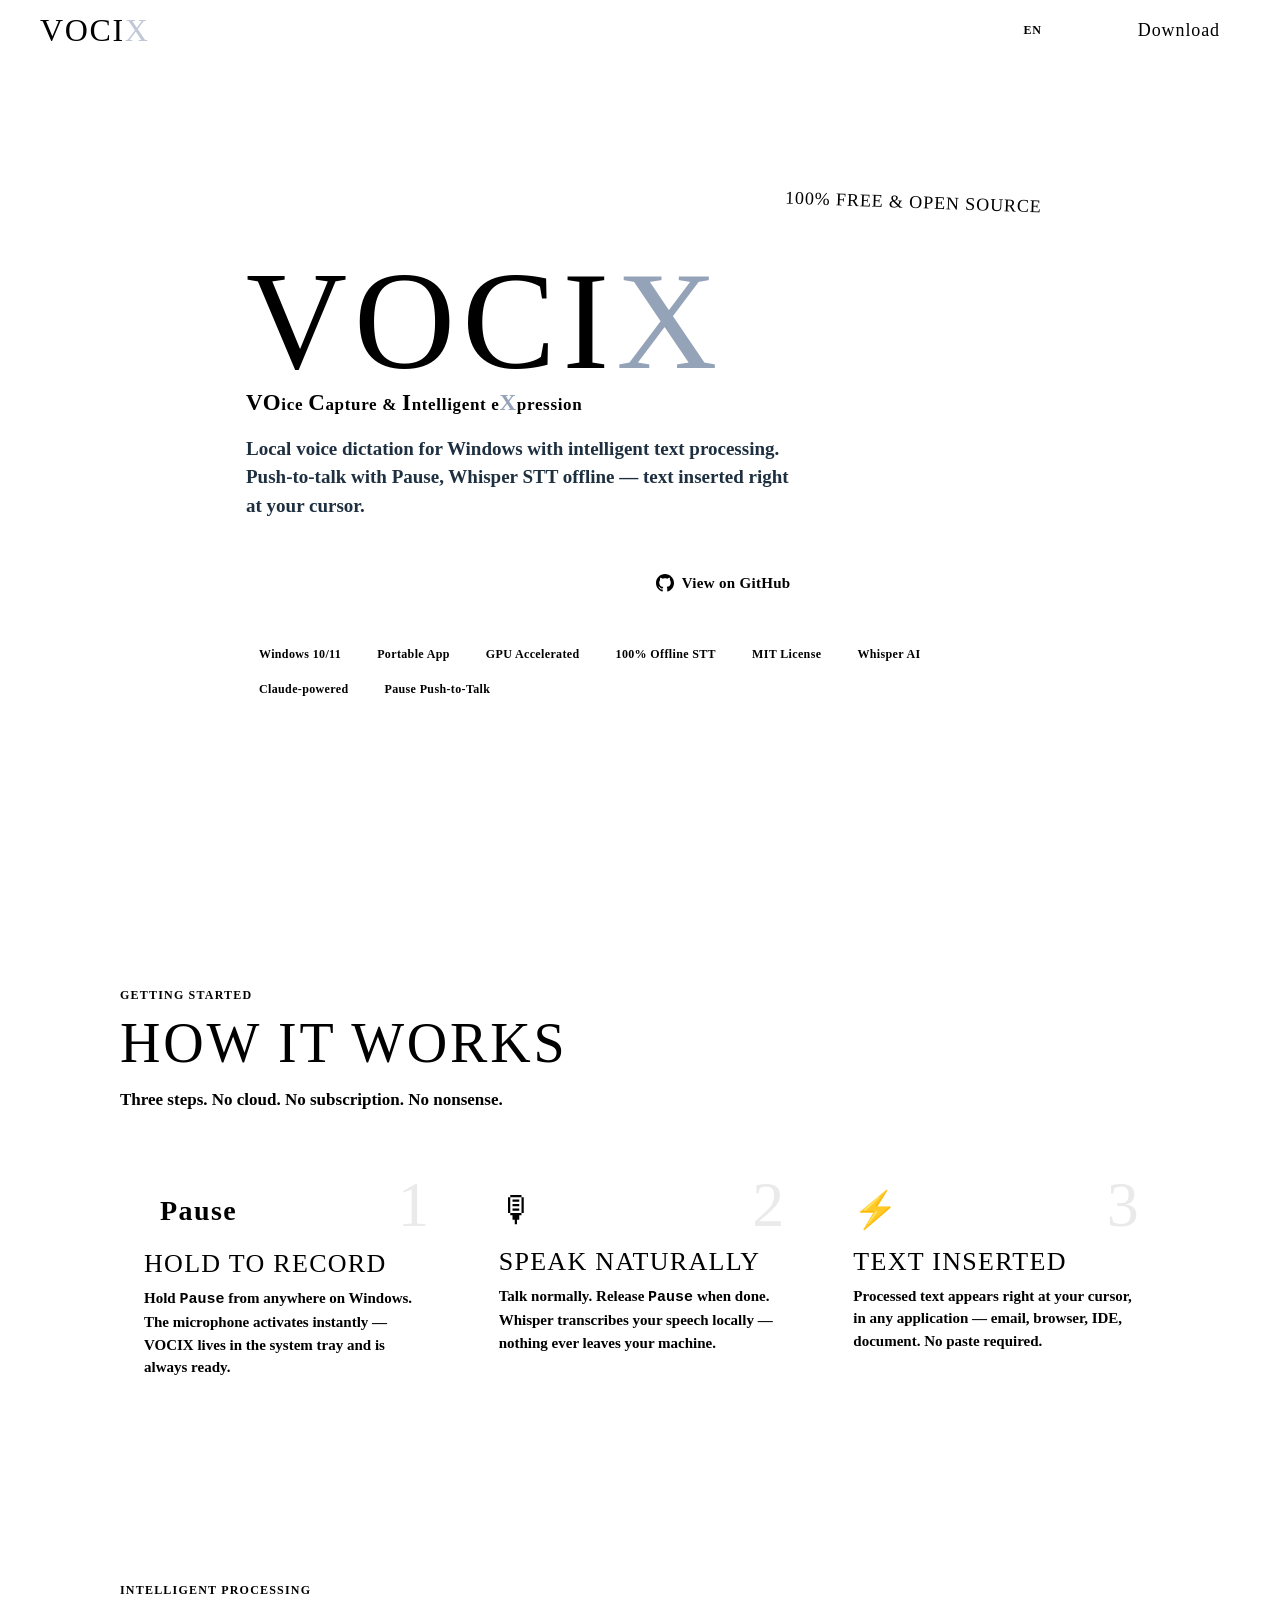
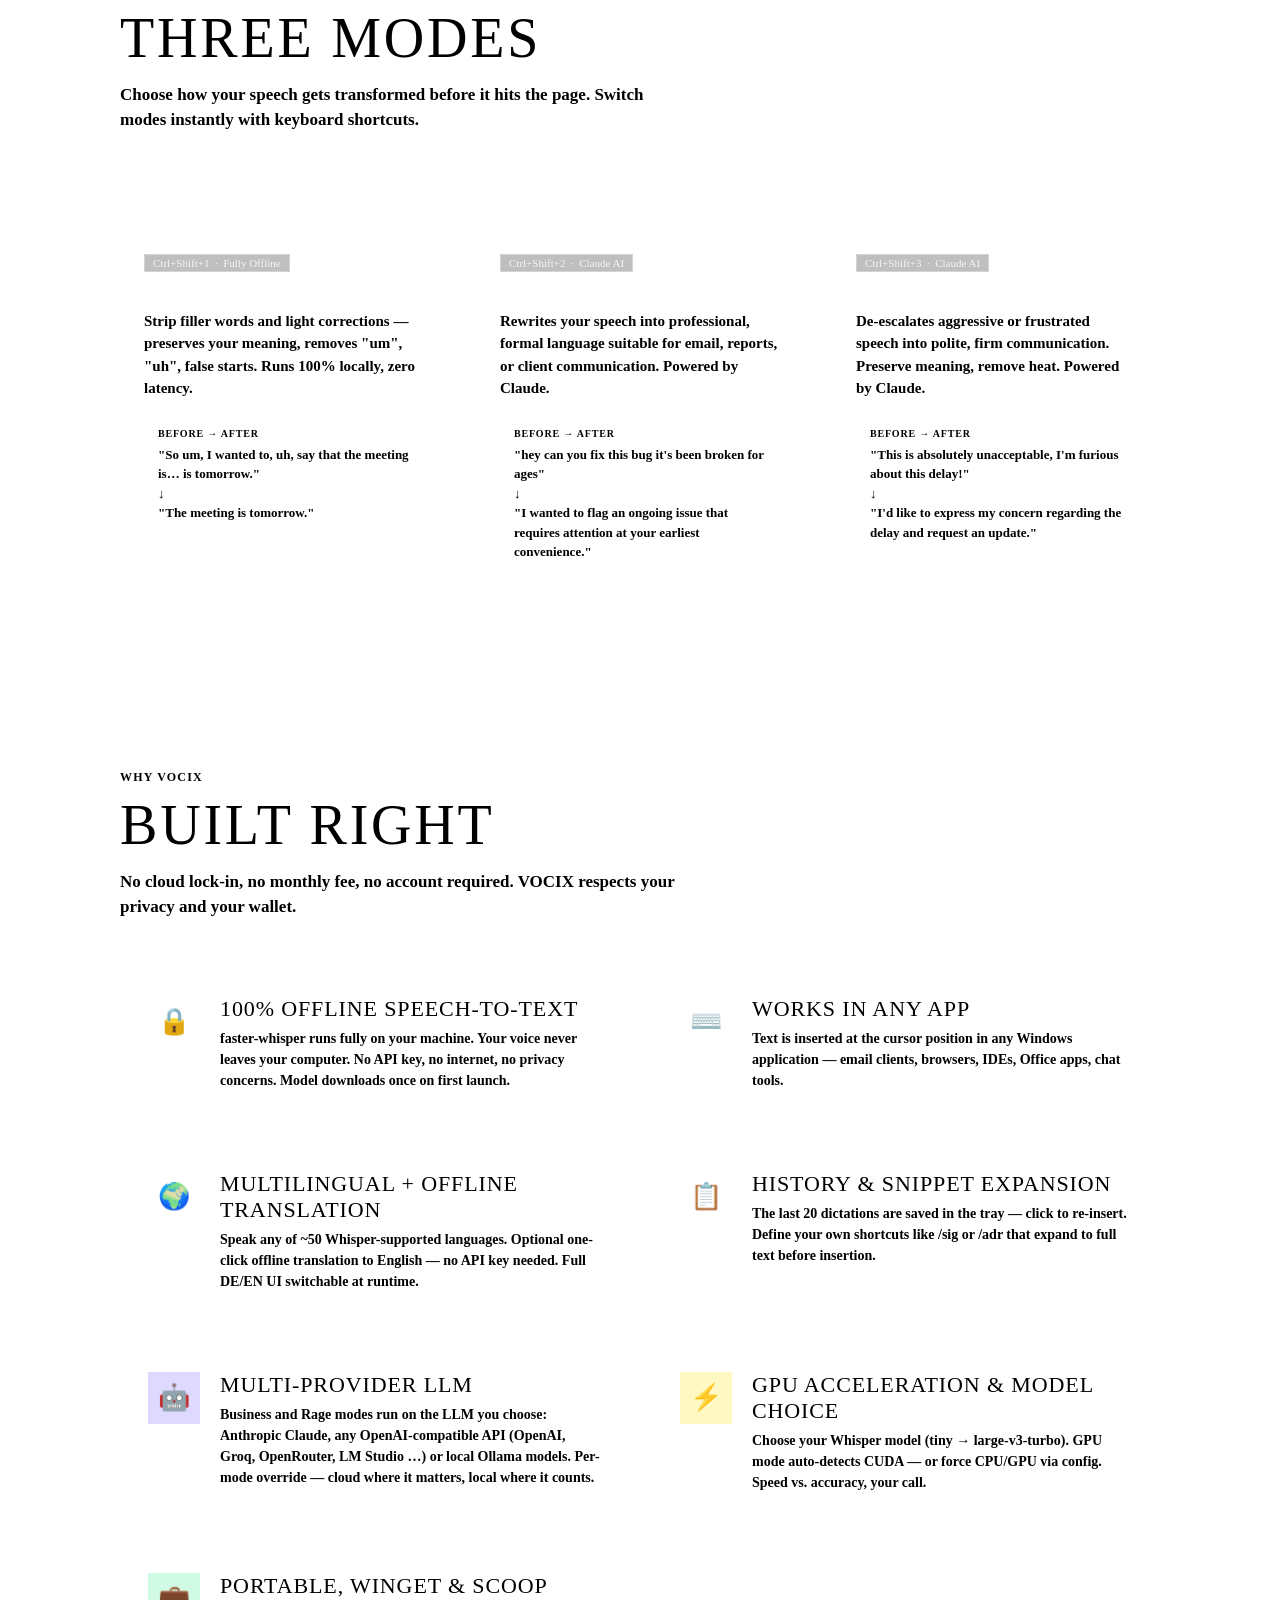
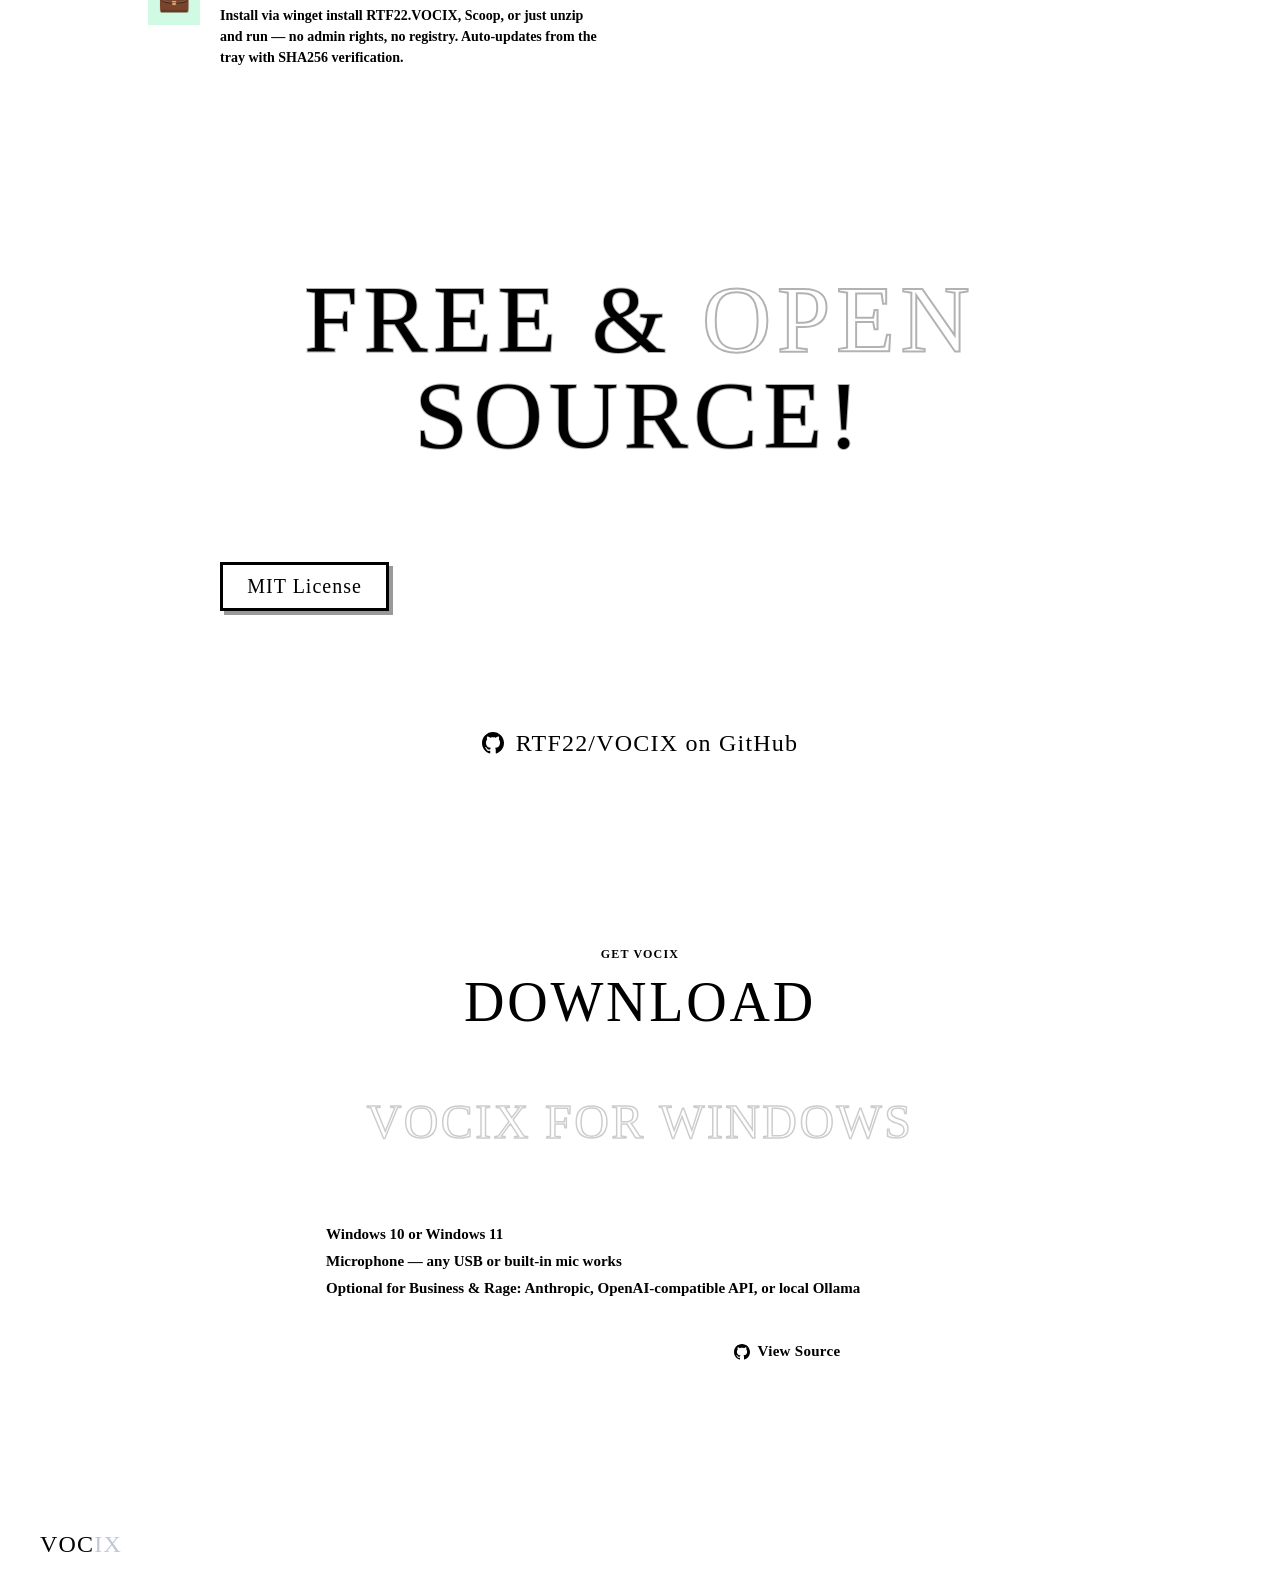
==== commit 6e4d347a: "seo: robots.txt, Sitemap und Canonical für vocix.de - docs/robots.txt + sitemap.xml (vorher lieferte" ====
--- a/docs/index.html
+++ b/docs/index.html
@@ -7,8 +7,9 @@
 <meta name="description" content="VOCIX — local voice dictation for Windows 11 with global hotkey. Whisper STT offline + optional Claude text processing. 100% free and open source.">
 <meta property="og:title" content="VOCIX — Voice Capture & Intelligent eXpression">
 <meta property="og:description" content="Local voice dictation for Windows. Push-to-talk with Pause, offline Whisper STT, optional translation to English, three text modes. Portable, free, open source.">
-<meta property="og:image" content="https://rtf22.github.io/VOCIX/assets/vocix-logo-badge.jpg">
-<meta property="og:url" content="https://rtf22.github.io/VOCIX/">
+<link rel="canonical" href="https://vocix.de/">
+<meta property="og:image" content="https://vocix.de/assets/vocix-logo-badge.jpg">
+<meta property="og:url" content="https://vocix.de/">
 <meta property="og:type" content="website">
 <meta name="twitter:card" content="summary_large_image">
 <link rel="icon" type="image/svg+xml" href="assets/vocix-logo.svg">
@@ -262,11 +263,12 @@
       <div class="hero-pills">
         <span class="pill">Windows 10/11</span>
         <span class="pill" data-i18n="pill_portable">Portable App</span>
+        <span class="pill" data-i18n="pill_gpu">GPU Accelerated</span>
         <span class="pill" data-i18n="pill_offline">100% Offline STT</span>
         <span class="pill">MIT License</span>
         <span class="pill">Whisper AI</span>
         <span class="pill">Claude-powered</span>
-        <span class="pill">Pause Push-to-Talk</span>
+        <span class="pill" data-i18n="pill_ptt">Pause Push-to-Talk</span>
       </div>
     </div>
   </div>
@@ -380,7 +382,7 @@
         <div class="feature-icon-box" style="background: var(--color-clean-light);">🔒</div>
         <div>
           <div class="feature-title" data-i18n="feat1_title">100% Offline Speech-to-Text</div>
-          <p class="feature-desc" data-i18n="feat1_desc">Whisper runs fully on your machine. Your voice never leaves your computer. No API key, no internet, no privacy concerns.</p>
+          <p class="feature-desc" data-i18n="feat1_desc">faster-whisper runs fully on your machine. Your voice never leaves your computer. No API key, no internet, no privacy concerns. Model downloads once on first launch.</p>
         </div>
       </div>
       <div class="feature-card">
@@ -393,36 +395,36 @@
       <div class="feature-card">
         <div class="feature-icon-box" style="background: var(--color-business-light);">🌍</div>
         <div>
-          <div class="feature-title" data-i18n="feat3_title">Multilingual</div>
-          <p class="feature-desc" data-i18n="feat3_desc">Whisper supports dozens of languages. Optional translation to English. Full German/English UI included out of the box.</p>
+          <div class="feature-title" data-i18n="feat3_title">Multilingual + Offline Translation</div>
+          <p class="feature-desc" data-i18n="feat3_desc">Speak any of ~50 Whisper-supported languages. Optional one-click offline translation to English — no API key needed. Full DE/EN UI switchable at runtime.</p>
         </div>
       </div>
       <div class="feature-card">
-        <div class="feature-icon-box" style="background: var(--color-rage-light);">🗂️</div>
+        <div class="feature-icon-box" style="background: var(--color-rage-light);">📋</div>
         <div>
-          <div class="feature-title" data-i18n="feat4_title">System Tray App</div>
-          <p class="feature-desc" data-i18n="feat4_desc">Lives quietly in the tray. A colour-coded mic icon shows the current mode at a glance. Starts with Windows, stays out of your way.</p>
+          <div class="feature-title" data-i18n="feat4_title">History &amp; Snippet Expansion</div>
+          <p class="feature-desc" data-i18n="feat4_desc">The last 20 dictations are saved in the tray — click to re-insert. Define your own shortcuts like /sig or /adr that expand to full text before insertion.</p>
         </div>
       </div>
       <div class="feature-card">
         <div class="feature-icon-box" style="background: #e0d9ff;">🤖</div>
         <div>
-          <div class="feature-title" data-i18n="feat5_title">Claude-Powered Intelligence</div>
-          <p class="feature-desc" data-i18n="feat5_desc">Business and Rage modes use Anthropic's Claude for nuanced language transformation — not just autocorrect, real intelligence.</p>
+          <div class="feature-title" data-i18n="feat5_title">Multi-Provider LLM</div>
+          <p class="feature-desc" data-i18n="feat5_desc">Business and Rage modes run on the LLM you choose: Anthropic Claude, any OpenAI-compatible API (OpenAI, Groq, OpenRouter, LM Studio …) or local Ollama models. Per-mode override — cloud where it matters, local where it counts.</p>
         </div>
       </div>
       <div class="feature-card">
-        <div class="feature-icon-box" style="background: var(--color-panel);">🔧</div>
+        <div class="feature-icon-box" style="background: #fef9c3;">⚡</div>
         <div>
-          <div class="feature-title" data-i18n="feat6_title">Lightweight &amp; Fast</div>
-          <p class="feature-desc" data-i18n="feat6_desc">Python app with minimal footprint. Clean mode has zero added latency — transcribe and insert in under a second on modern hardware.</p>
+          <div class="feature-title" data-i18n="feat6_title">GPU Acceleration &amp; Model Choice</div>
+          <p class="feature-desc" data-i18n="feat6_desc">Choose your Whisper model (tiny → large-v3-turbo). GPU mode auto-detects CUDA — or force CPU/GPU via config. Speed vs. accuracy, your call.</p>
         </div>
       </div>
       <div class="feature-card">
         <div class="feature-icon-box" style="background: #d1fae5;">💼</div>
         <div>
-          <div class="feature-title" data-i18n="feat7_title">Portable App</div>
-          <p class="feature-desc" data-i18n="feat7_desc">No installer needed. Run VOCIX directly from a USB drive or any folder — no admin rights, no registry entries, no traces left behind.</p>
+          <div class="feature-title" data-i18n="feat7_title">Portable, winget &amp; Scoop</div>
+          <p class="feature-desc" data-i18n="feat7_desc">Install via <code>winget install RTF22.VOCIX</code>, Scoop, or just unzip and run — no admin rights, no registry. Auto-updates from the tray with SHA256 verification.</p>
         </div>
       </div>
     </div>
@@ -461,10 +463,8 @@
       <div class="download-body">
         <ul class="req-list">
           <li><span class="req-dot"></span><span data-i18n="req1">Windows 10 or Windows 11</span></li>
-          <li><span class="req-dot"></span><span data-i18n="req2">Python 3.10+ (or use the standalone installer)</span></li>
-          <li><span class="req-dot"></span><span data-i18n="req3">Microphone — any USB or built-in mic works</span></li>
-          <li><span class="req-dot"></span><span data-i18n="req4">4 GB RAM recommended (for Whisper model)</span></li>
-          <li><span class="req-dot"></span><span data-i18n="req5">Claude API key (for Business &amp; Rage modes only)</span></li>
+          <li><span class="req-dot"></span><span data-i18n="req2">Microphone — any USB or built-in mic works</span></li>
+          <li><span class="req-dot"></span><span data-i18n="req3">Optional for Business &amp; Rage: Anthropic, OpenAI-compatible API, or local Ollama</span></li>
         </ul>
         <div class="download-ctas">
           <a class="btn-primary" href="https://github.com/RTF22/VOCIX/releases" target="_blank">
@@ -572,6 +572,8 @@
     hero_cta_dl: "Download for Windows", hero_cta_gh: "View on GitHub",
     pill_offline: "100% Offline STT",
     pill_portable: "Portable App",
+    pill_gpu: "GPU Accelerated",
+    pill_ptt: "Pause Push-to-Talk",
     how_label: "Getting Started", how_title: "How It Works",
     how_sub: "Three steps. No cloud. No subscription. No nonsense.",
     step1_title: "Hold to Record",
@@ -596,19 +598,19 @@
     feat_label: "Why VOCIX", feat_title: "Built Right",
     feat_sub: "No cloud lock-in, no monthly fee, no account required. VOCIX respects your privacy and your wallet.",
     feat1_title: "100% Offline Speech-to-Text",
-    feat1_desc: "Whisper runs fully on your machine. Your voice never leaves your computer. No API key, no internet, no privacy concerns.",
+    feat1_desc: "faster-whisper runs fully on your machine. Your voice never leaves your computer. No API key, no internet, no privacy concerns. Model downloads once on first launch.",
     feat2_title: "Works in Any App",
     feat2_desc: "Text is inserted at the cursor position in any Windows application — email clients, browsers, IDEs, Office apps, chat tools.",
-    feat3_title: "Multilingual",
-    feat3_desc: "Whisper supports dozens of languages. Optional translation to English. Full German/English UI included out of the box.",
-    feat4_title: "System Tray App",
-    feat4_desc: "Lives quietly in the tray. A colour-coded mic icon shows the current mode at a glance. Starts with Windows, stays out of your way.",
-    feat5_title: "Claude-Powered Intelligence",
-    feat5_desc: "Business and Rage modes use Anthropic's Claude for nuanced language transformation — not just autocorrect, real intelligence.",
-    feat6_title: "Lightweight &amp; Fast",
-    feat6_desc: "Python app with minimal footprint. Clean mode has zero added latency — transcribe and insert in under a second on modern hardware.",
-    feat7_title: "Portable App",
-    feat7_desc: "No installer needed. Run VOCIX directly from a USB drive or any folder — no admin rights, no registry entries, no traces left behind.",
+    feat3_title: "Multilingual + Offline Translation",
+    feat3_desc: "Speak any of ~50 Whisper-supported languages. Optional one-click offline translation to English — no API key needed. Full DE/EN UI switchable at runtime.",
+    feat4_title: "History &amp; Snippet Expansion",
+    feat4_desc: "The last 20 dictations are saved in the tray — click to re-insert. Define your own shortcuts like /sig or /adr that expand to full text before insertion.",
+    feat5_title: "Multi-Provider LLM",
+    feat5_desc: "Business and Rage modes run on the LLM you choose: Anthropic Claude, any OpenAI-compatible API (OpenAI, Groq, OpenRouter, LM Studio …) or local Ollama models. Per-mode override — cloud where it matters, local where it counts.",
+    feat6_title: "GPU Acceleration &amp; Model Choice",
+    feat6_desc: "Choose your Whisper model (tiny → large-v3-turbo). GPU mode auto-detects CUDA — or force CPU/GPU via config. Speed vs. accuracy, your call.",
+    feat7_title: "Portable, winget &amp; Scoop",
+    feat7_desc: "Install via winget install RTF22.VOCIX, Scoop, or just unzip and run — no admin rights, no registry. Auto-updates from the tray with SHA256 verification.",
     oss_burst: 'FREE &amp; <span>OPEN</span><br>SOURCE!',
     oss_sub: "VOCIX is MIT-licensed and lives on GitHub. Fork it, extend it, contribute to it — or just use it. No strings attached.",
     oss_b1: "No Account Required", oss_b2: "No Subscription", oss_b3: "No Telemetry", oss_b4: "Community-Driven",
@@ -616,10 +618,9 @@
     dl_box_title: "VOCIX for Windows",
     dl_version: "Latest release · MIT License · Free forever",
     req1: "Windows 10 or Windows 11",
-    req2: "Python 3.10+ (or use the standalone installer)",
-    req3: "Microphone — any USB or built-in mic works",
-    req4: "4 GB RAM recommended (for Whisper model)",
-    req5: "Claude API key (for Business &amp; Rage modes only)",
+    req2: "Microphone — any USB or built-in mic works",
+    req3: "Optional for Business &amp; Rage: Anthropic, OpenAI-compatible API, or local Ollama",
+    install_label: "Install via",
     dl_btn: "Download Latest Release", src_btn: "View Source",
     footer_copy: "© 2026 RTF22 · MIT License · Free &amp; Open Source",
     footer_releases: "Releases",
@@ -633,6 +634,8 @@
     hero_cta_dl: "Für Windows herunterladen", hero_cta_gh: "Auf GitHub ansehen",
     pill_offline: "100% Offline STT",
     pill_portable: "Portable App",
+    pill_gpu: "GPU-Beschleunigung",
+    pill_ptt: "Pause Push-to-Talk",
     how_label: "Erste Schritte", how_title: "So funktioniert's",
     how_sub: "Drei Schritte. Keine Cloud. Kein Abo. Kein Schnickschnack.",
     step1_title: "Halten zum Aufnehmen",
@@ -656,20 +659,20 @@
     rage_after: '"Ich möchte meine Bedenken bezüglich der Verzögerung äußern und um ein Update bitten."',
     feat_label: "Warum VOCIX", feat_title: "Durchdacht gebaut",
     feat_sub: "Kein Cloud-Abo, keine monatlichen Kosten, kein Account. VOCIX respektiert Privatsphäre und Budget.",
-    feat1_title: "100% Offline Sprach­erkennung",
-    feat1_desc: "Whisper läuft vollständig auf dem eigenen Rechner. Die Stimme verlässt den Computer nie. Kein API-Key, kein Internet, keine Datenschutzbedenken.",
+    feat1_title: "100% Offline Spracherkennung",
+    feat1_desc: "faster-whisper läuft vollständig auf dem eigenen Rechner. Die Stimme verlässt den Computer nie. Kein API-Key, kein Internet. Modell wird beim ersten Start automatisch geladen.",
     feat2_title: "Funktioniert in jeder App",
     feat2_desc: "Text wird an der Cursorposition in jeder Windows-Anwendung eingefügt — E-Mail, Browser, IDE, Office, Chat.",
-    feat3_title: "Mehrsprachig",
-    feat3_desc: "Whisper unterstützt Dutzende Sprachen. Optionale Übersetzung ins Englische. Deutsche und englische Oberfläche direkt dabei.",
-    feat4_title: "System-Tray-App",
-    feat4_desc: "Läuft leise im Tray. Ein farbcodiertes Mikrofon-Symbol zeigt den aktiven Modus auf einen Blick. Startet mit Windows, bleibt unauffällig.",
-    feat5_title: "Claude-gestützte KI",
-    feat5_desc: "Business- und Rage-Modus nutzen Anthropics Claude für nuancierte Sprachtransformation — keine einfache Autokorrektur, echte Intelligenz.",
-    feat6_title: "Leichtgewichtig &amp; Schnell",
-    feat6_desc: "Python-App mit minimalem Footprint. Clean-Modus hat null Zusatzlatenz — Transkription und Einfügen unter einer Sekunde auf moderner Hardware.",
-    feat7_title: "Portable App",
-    feat7_desc: "Kein Installer nötig. VOCIX direkt von einem USB-Stick oder einem beliebigen Ordner starten — keine Adminrechte, keine Registry-Einträge, keine Spuren.",
+    feat3_title: "Mehrsprachig + Offline-Übersetzung",
+    feat3_desc: "In einer der ~50 von Whisper unterstützten Sprachen sprechen. Optionale Offline-Übersetzung ins Englische per Klick — kein API-Key nötig. DE/EN-UI jederzeit umschaltbar.",
+    feat4_title: "Verlauf &amp; Snippet-Expansion",
+    feat4_desc: "Die letzten 20 Diktate bleiben im Tray gespeichert — Klick fügt sie erneut ein. Eigene Kürzel wie /sig oder /adr werden vor dem Einfügen automatisch expandiert.",
+    feat5_title: "Multi-Provider-LLM",
+    feat5_desc: "Business- und Rage-Modus laufen auf dem LLM deiner Wahl: Anthropic Claude, beliebige OpenAI-kompatible API (OpenAI, Groq, OpenRouter, LM Studio …) oder lokale Ollama-Modelle. Pro Modus überschreibbar — Cloud wo's zählt, lokal wo's drauf ankommt.",
+    feat6_title: "GPU-Beschleunigung &amp; Modellauswahl",
+    feat6_desc: "Whisper-Modell frei wählbar (tiny → large-v3-turbo). GPU-Modus erkennt CUDA automatisch — oder CPU/GPU per Konfig erzwingen. Geschwindigkeit vs. Genauigkeit, selbst entscheiden.",
+    feat7_title: "Portabel, winget &amp; Scoop",
+    feat7_desc: "Per winget install RTF22.VOCIX, Scoop oder einfach entpacken und starten — keine Adminrechte, keine Registry. Auto-Update aus dem Tray mit SHA256-Prüfung.",
     oss_burst: 'KOSTENLOS &amp; <span>OPEN</span><br>SOURCE!',
     oss_sub: "VOCIX steht unter der MIT-Lizenz und lebt auf GitHub. Forken, erweitern, beitragen — oder einfach nutzen. Keine Bedingungen.",
     oss_b1: "Kein Account nötig", oss_b2: "Kein Abo", oss_b3: "Kein Tracking", oss_b4: "Community-getrieben",
@@ -677,10 +680,9 @@
     dl_box_title: "VOCIX für Windows",
     dl_version: "Neueste Version · MIT-Lizenz · Kostenlos für immer",
     req1: "Windows 10 oder Windows 11",
-    req2: "Python 3.10+ (oder den Standalone-Installer nutzen)",
-    req3: "Mikrofon — USB oder eingebaut, alles funktioniert",
-    req4: "4 GB RAM empfohlen (für das Whisper-Modell)",
-    req5: "Claude API-Key (nur für Business- &amp; Rage-Modus)",
+    req2: "Mikrofon — USB oder eingebaut, alles funktioniert",
+    req3: "Optional für Business &amp; Rage: Anthropic, OpenAI-kompatible API oder lokales Ollama",
+    install_label: "Installieren via",
     dl_btn: "Neueste Version herunterladen", src_btn: "Quellcode ansehen",
     footer_copy: "© 2026 RTF22 · MIT-Lizenz · Kostenlos &amp; Open Source",
     footer_releases: "Versionen",
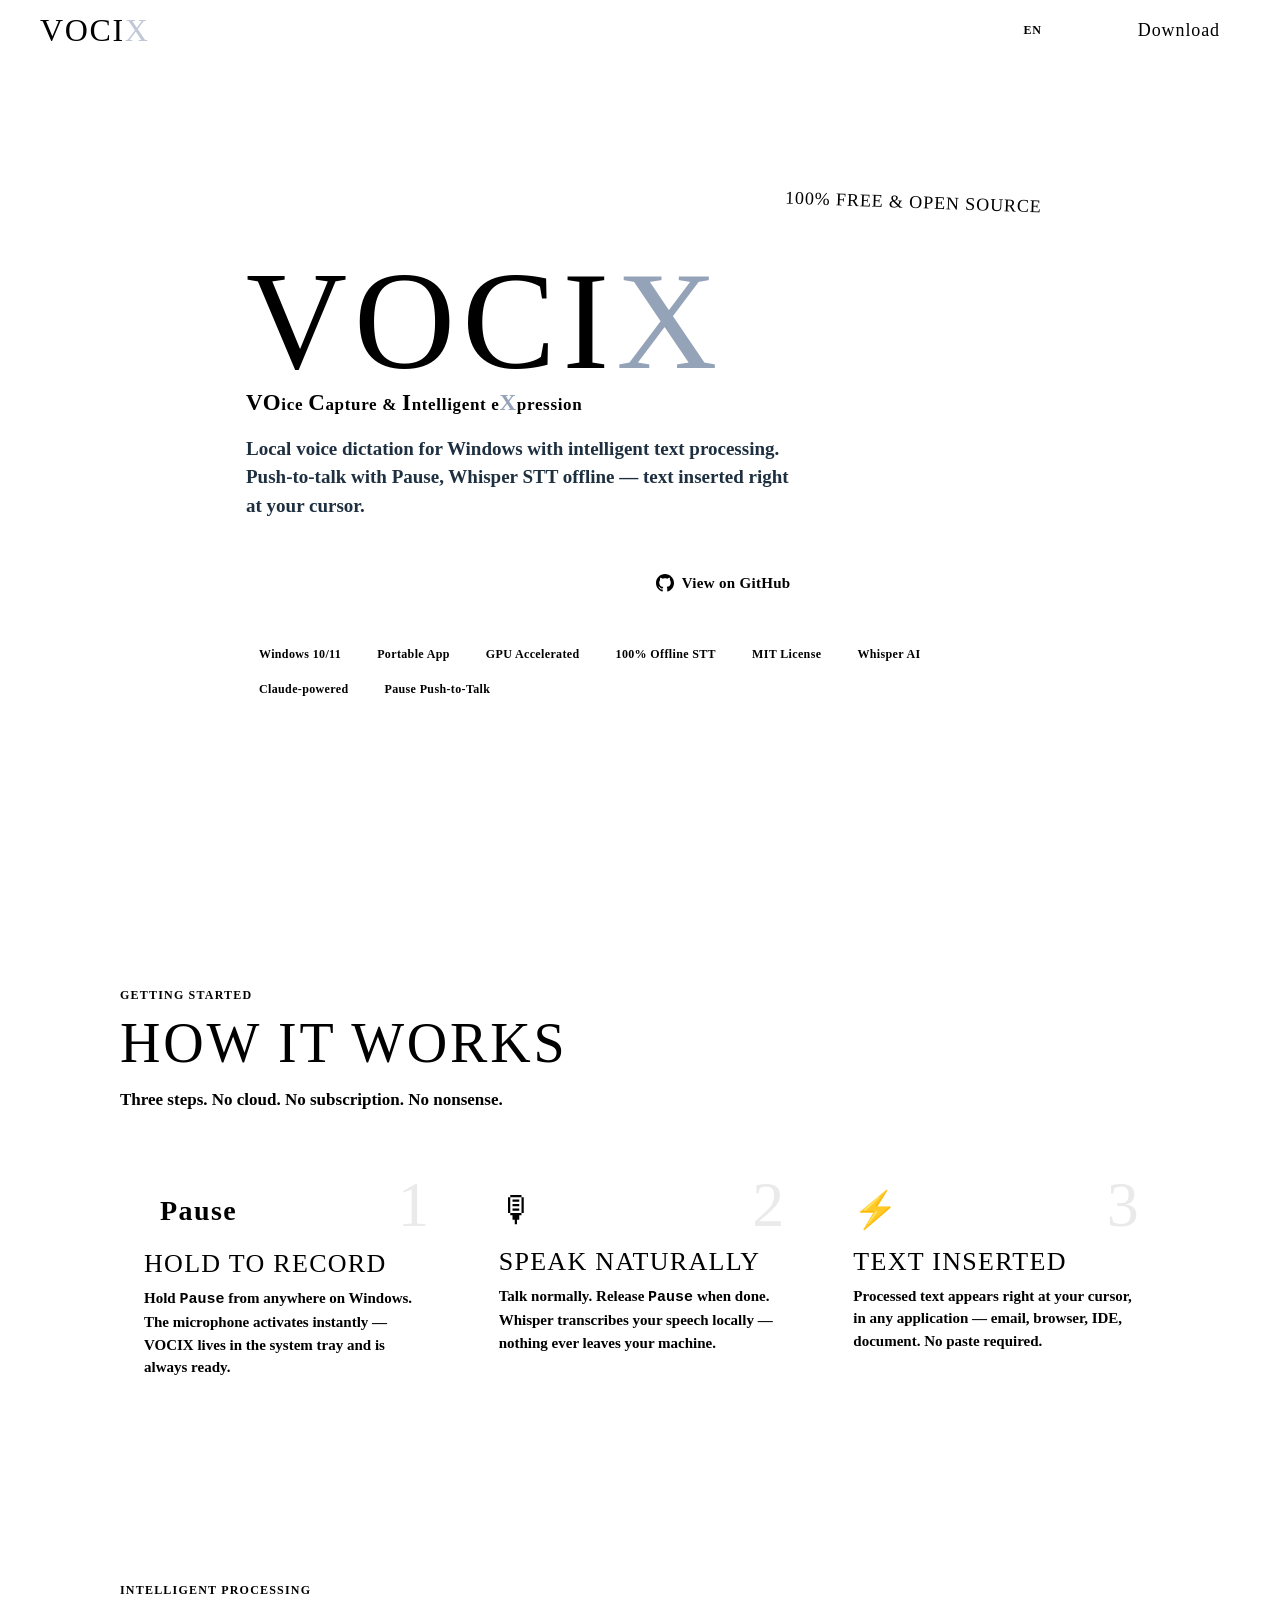
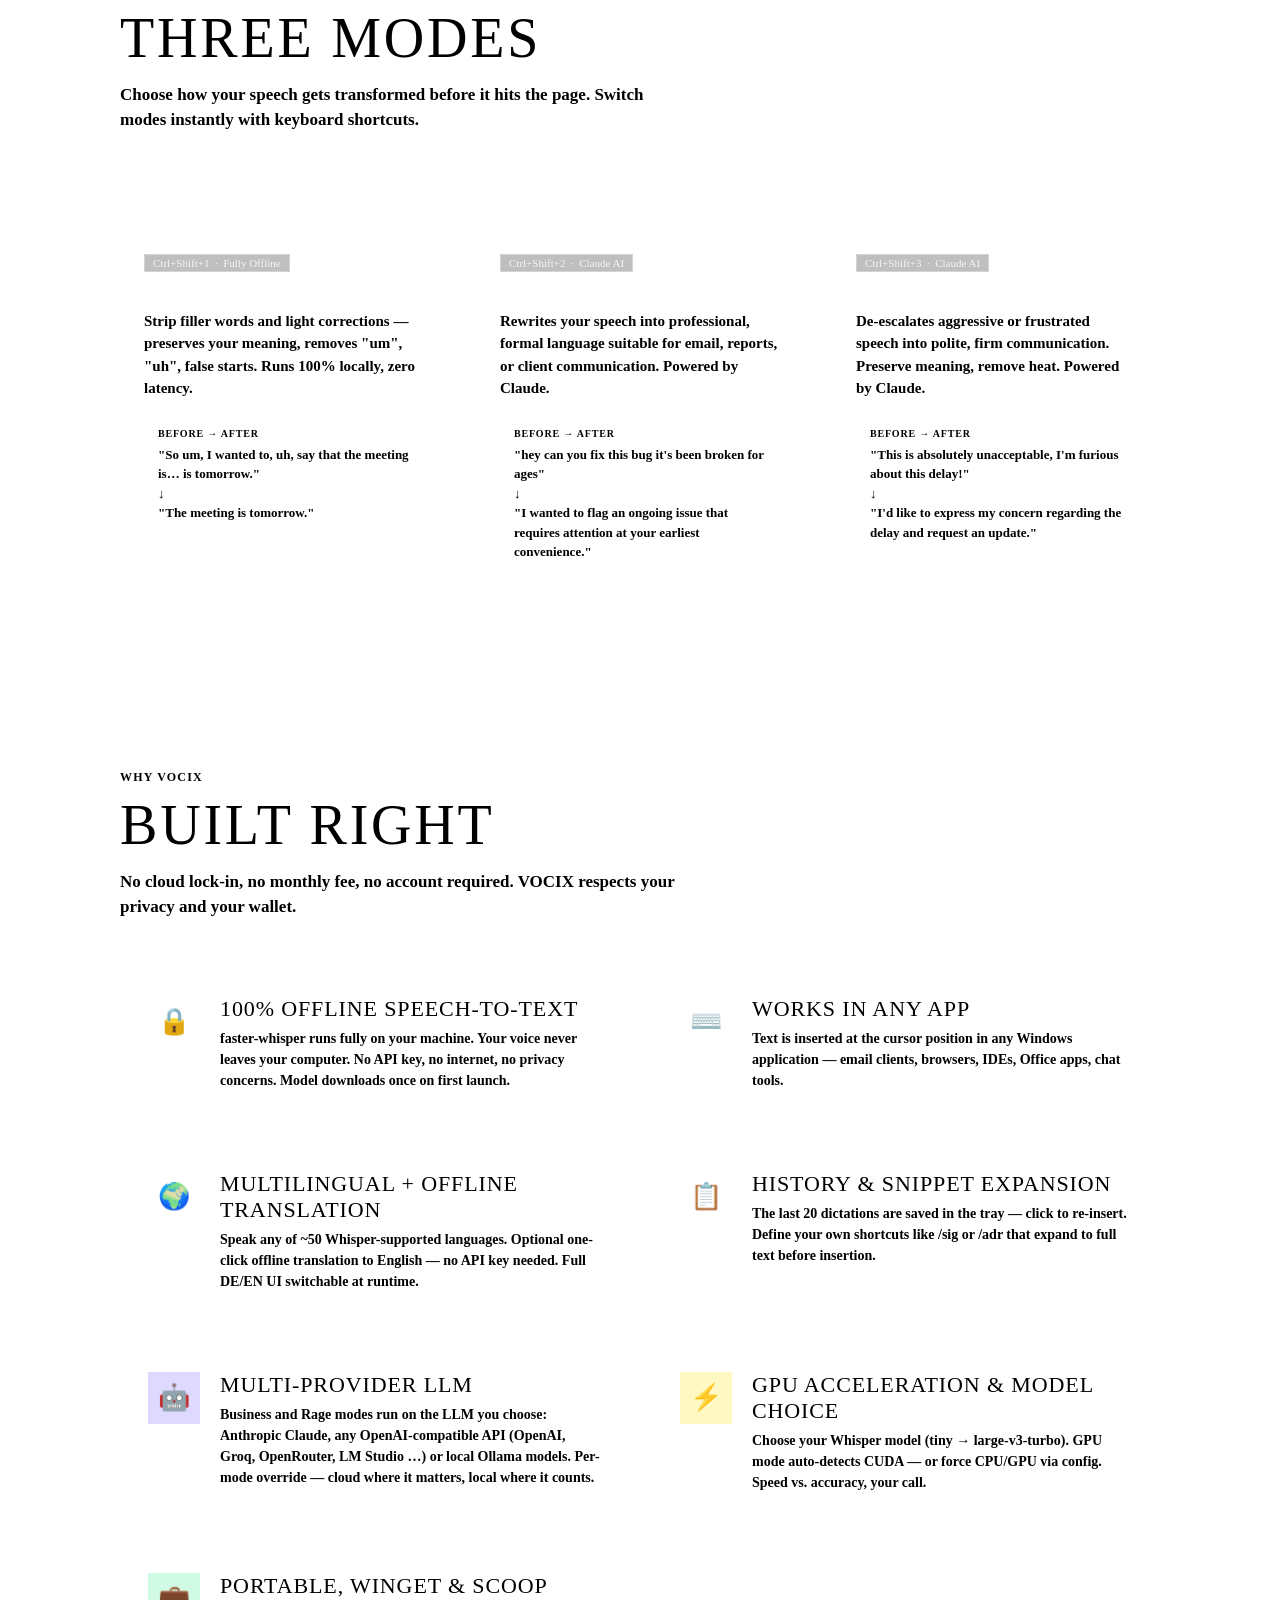
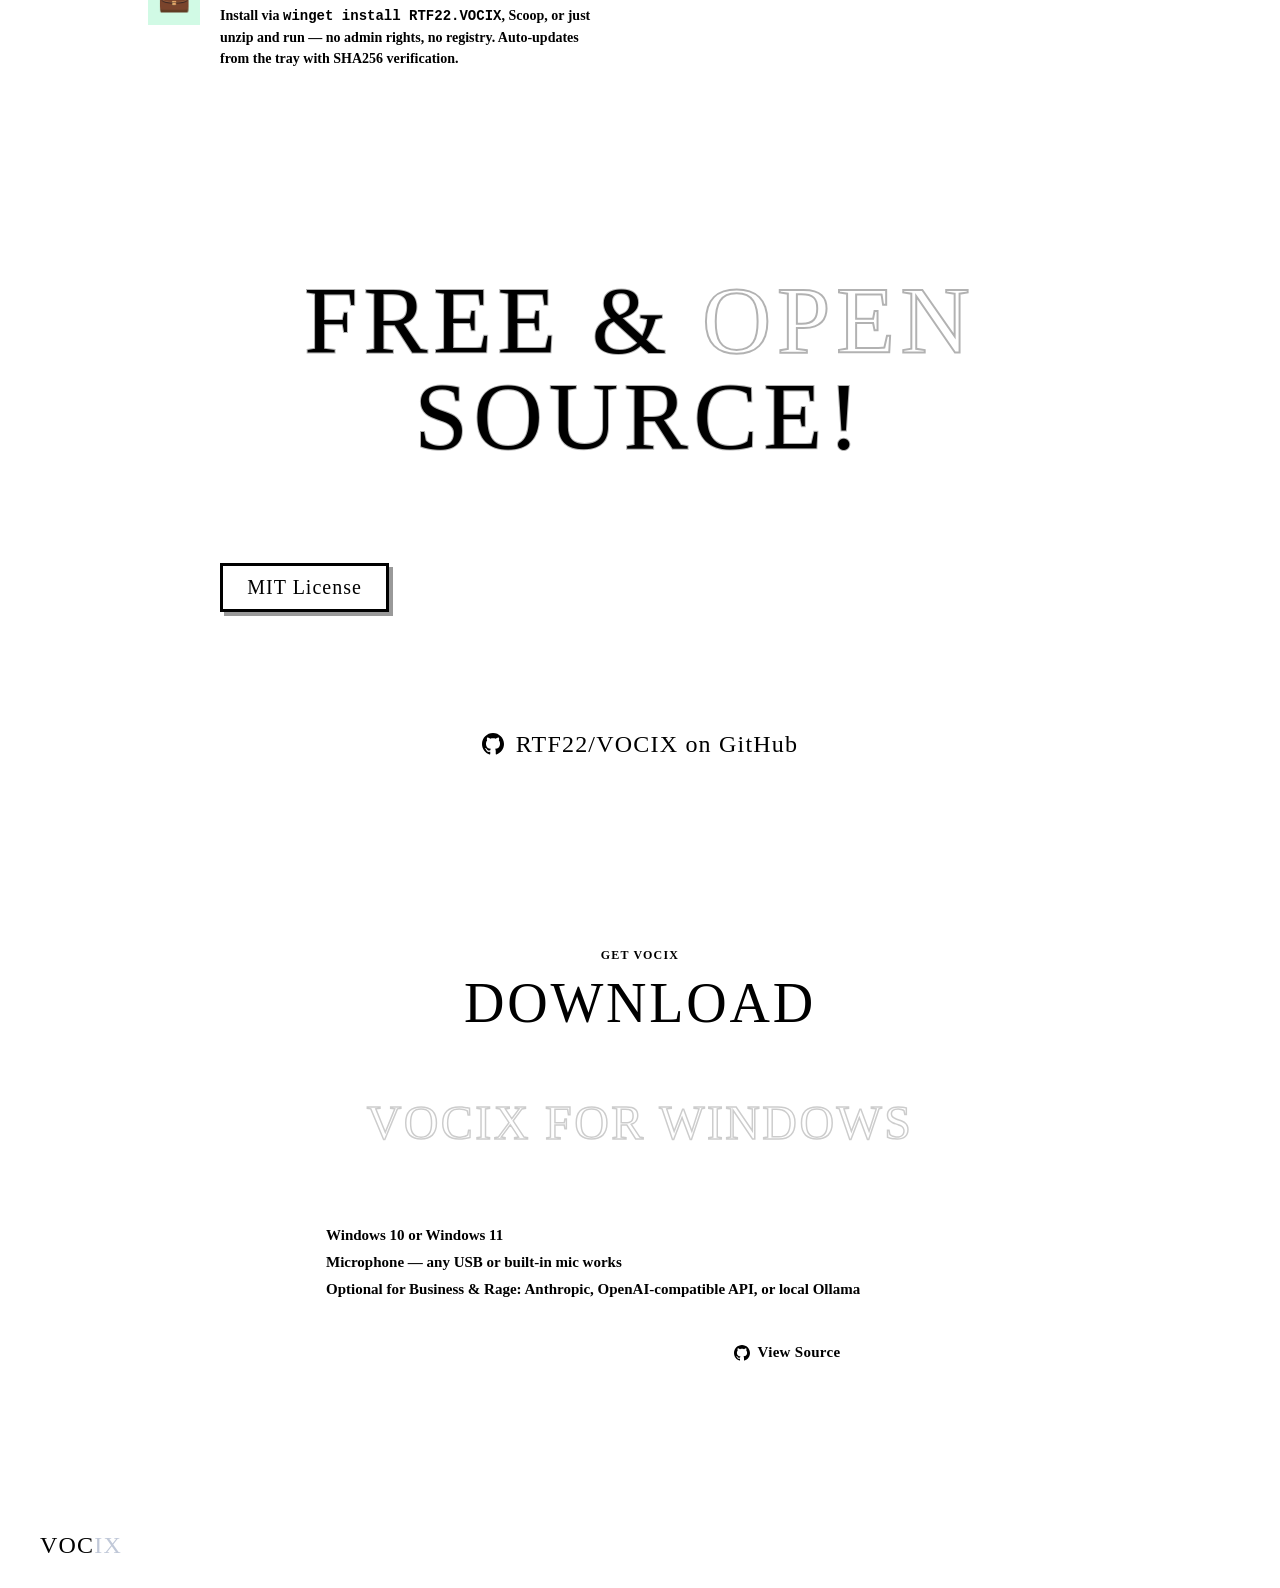
==== commit bb732f93: "seo: h1, englischer Titel, .htaccess mit 404 und Weiterleitungen - Hero-Schriftzug als <h1> mit besc" ====
--- a/docs/index.html
+++ b/docs/index.html
@@ -3,14 +3,18 @@
 <head>
 <meta charset="UTF-8">
 <meta name="viewport" content="width=device-width, initial-scale=1.0">
-<title>VOCIX — Voice Capture & Intelligent eXpression</title>
+<title>VOCIX — Free Offline Voice Dictation for Windows 10 &amp; 11</title>
 <meta name="description" content="VOCIX — local voice dictation for Windows 11 with global hotkey. Whisper STT offline + optional Claude text processing. 100% free and open source.">
-<meta property="og:title" content="VOCIX — Voice Capture & Intelligent eXpression">
+<meta property="og:title" content="VOCIX — Offline Voice Dictation for Windows">
 <meta property="og:description" content="Local voice dictation for Windows. Push-to-talk with Pause, offline Whisper STT, optional translation to English, three text modes. Portable, free, open source.">
 <link rel="canonical" href="https://vocix.de/">
+<link rel="alternate" hreflang="en" href="https://vocix.de/">
+<link rel="alternate" hreflang="de" href="https://vocix.de/de/">
+<link rel="alternate" hreflang="x-default" href="https://vocix.de/">
 <meta property="og:image" content="https://vocix.de/assets/vocix-logo-badge.jpg">
 <meta property="og:url" content="https://vocix.de/">
 <meta property="og:type" content="website">
+<meta property="og:locale" content="en_US">
 <meta name="twitter:card" content="summary_large_image">
 <link rel="icon" type="image/svg+xml" href="assets/vocix-logo.svg">
 <link href="https://fonts.googleapis.com/css2?family=Bangers&family=Nunito:wght@400;600;700;800&family=JetBrains+Mono:wght@400;700&display=swap" rel="stylesheet">
@@ -94,8 +98,13 @@
   padding: 4px 16px; color: var(--color-ink); transform: rotate(2deg);
 }
 .hero-wordmark {
-  font-family: var(--font-display); font-size: clamp(80px, 14vw, 140px);
+  font-family: var(--font-display); font-weight: normal; font-size: clamp(80px, 14vw, 140px);
   letter-spacing: 0.05em; line-height: 0.9; -webkit-text-stroke: 3px var(--color-ink); margin-bottom: 8px;
+}
+/* Für Screenreader und Suchmaschinen sichtbar, optisch ausgeblendet */
+.visually-hidden {
+  position: absolute; width: 1px; height: 1px; padding: 0; margin: -1px;
+  overflow: hidden; clip: rect(0 0 0 0); white-space: nowrap; border: 0;
 }
 .hero-wordmark .v { color: var(--color-letter-v); }
 .hero-wordmark .o { color: var(--color-letter-o); }
@@ -232,8 +241,8 @@
     <a class="nav-link" href="#features" data-i18n="nav_features">Features</a>
     <a class="nav-link" href="#opensource" data-i18n="nav_oss">Open Source</a>
     <div class="lang-toggle">
-      <button class="lang-btn active" id="btn-en" onclick="setLang('en')">EN</button>
-      <button class="lang-btn" id="btn-de" onclick="setLang('de')">DE</button>
+      <a class="lang-btn active" href="./" hreflang="en" lang="en" aria-current="page">EN</a>
+      <a class="lang-btn" href="de/" hreflang="de" lang="de">DE</a>
     </div>
     <a class="btn-nav" href="#download" data-i18n="nav_download">Download</a>
   </div>
@@ -245,7 +254,7 @@
   <div class="hero-inner">
     <div class="hero-card">
       <div class="hero-free-badge" data-i18n="hero_badge">100% FREE &amp; OPEN SOURCE</div>
-      <div class="hero-wordmark"><span class="v">V</span><span class="o">O</span><span class="c">C</span><span class="i">I</span><span class="x">X</span></div>
+      <h1 class="hero-wordmark"><span class="v">V</span><span class="o">O</span><span class="c">C</span><span class="i">I</span><span class="x">X</span><span class="visually-hidden" data-i18n="h1_suffix"> — free offline voice dictation for Windows</span></h1>
       <div class="hero-tagline-full">
         <span class="v">V</span><span class="tl-o">O</span>ice <span class="c">C</span>apture &amp; <span class="i">I</span>ntelligent e<span class="tl-x">X</span>pression
       </div>
@@ -265,7 +274,7 @@
         <span class="pill" data-i18n="pill_portable">Portable App</span>
         <span class="pill" data-i18n="pill_gpu">GPU Accelerated</span>
         <span class="pill" data-i18n="pill_offline">100% Offline STT</span>
-        <span class="pill">MIT License</span>
+        <span class="pill" data-i18n="mit_license">MIT License</span>
         <span class="pill">Whisper AI</span>
         <span class="pill">Claude-powered</span>
         <span class="pill" data-i18n="pill_ptt">Pause Push-to-Talk</span>
@@ -437,7 +446,7 @@
     <div class="action-burst" data-i18n="oss_burst">FREE &amp; <span>OPEN</span><br>SOURCE!</div>
     <p class="opensource-sub" data-i18n="oss_sub">VOCIX is MIT-licensed and lives on GitHub. Fork it, extend it, contribute to it — or just use it. No strings attached.</p>
     <div class="opensource-badges">
-      <div class="os-badge highlight">MIT License</div>
+      <div class="os-badge highlight" data-i18n="mit_license">MIT License</div>
       <div class="os-badge" data-i18n="oss_b1">No Account Required</div>
       <div class="os-badge" data-i18n="oss_b2">No Subscription</div>
       <div class="os-badge" data-i18n="oss_b3">No Telemetry</div>
@@ -445,7 +454,7 @@
     </div>
     <a class="btn-github" href="https://github.com/RTF22/VOCIX" target="_blank">
       <svg width="22" height="22" viewBox="0 0 24 24" fill="currentColor"><path d="M12 0c-6.626 0-12 5.373-12 12 0 5.302 3.438 9.8 8.207 11.387.599.111.793-.261.793-.577v-2.234c-3.338.726-4.033-1.416-4.033-1.416-.546-1.387-1.333-1.756-1.333-1.756-1.089-.745.083-.729.083-.729 1.205.084 1.839 1.237 1.839 1.237 1.07 1.834 2.807 1.304 3.492.997.107-.775.418-1.305.762-1.604-2.665-.305-5.467-1.334-5.467-5.931 0-1.311.469-2.381 1.236-3.221-.124-.303-.535-1.524.117-3.176 0 0 1.008-.322 3.301 1.23.957-.266 1.983-.399 3.003-.404 1.02.005 2.047.138 3.006.404 2.291-1.552 3.297-1.23 3.297-1.23.653 1.653.242 2.874.118 3.176.77.84 1.235 1.911 1.235 3.221 0 4.609-2.807 5.624-5.479 5.921.43.372.823 1.102.823 2.222v3.293c0 .319.192.694.801.576 4.765-1.589 8.199-6.086 8.199-11.386 0-6.627-5.373-12-12-12z"/></svg>
-      RTF22/VOCIX on GitHub
+      <span data-i18n="gh_btn">RTF22/VOCIX on GitHub</span>
     </a>
   </div>
 </section>
@@ -484,11 +493,11 @@
 <!-- FOOTER -->
 <footer>
   <div class="footer-wordmark"><span class="v">V</span><span class="o">O</span><span class="c">C</span><span class="i">I</span><span class="x">X</span></div>
-  <div class="footer-copy" data-i18n="footer_copy">© 2024 RTF22 · MIT License · Free &amp; Open Source</div>
+  <div class="footer-copy" data-i18n="footer_copy">© 2026 RTF22 · MIT License · Free &amp; Open Source</div>
   <div class="footer-links">
     <a class="footer-link" href="https://github.com/RTF22/VOCIX" target="_blank">GitHub</a>
     <a class="footer-link" href="https://github.com/RTF22/VOCIX/releases" target="_blank" data-i18n="footer_releases">Releases</a>
-    <a class="footer-link" href="https://github.com/RTF22/VOCIX/blob/main/LICENSE" target="_blank">License</a>
+    <a class="footer-link" href="https://github.com/RTF22/VOCIX/blob/main/LICENSE" target="_blank" data-i18n="footer_license">License</a>
     <a class="footer-link" onclick="document.getElementById('impressum-modal').classList.add('open')" style="cursor:pointer;" data-i18n="footer_impressum">Impressum</a>
   </div>
 </footer>
@@ -561,155 +570,5 @@
 observer.observe(modal, { attributes: true, attributeFilter: ['class'] });
 </script>
 
-<script>
-/* ── Translations ──────────────────────────────────────── */
-const T = {
-  en: {
-    nav_how: "How it Works", nav_modes: "Modes", nav_features: "Features",
-    nav_oss: "Open Source", nav_download: "Download",
-    hero_badge: "100% FREE &amp; OPEN SOURCE",
-    hero_desc: 'Local voice dictation for Windows with intelligent text processing. Push-to-talk with <strong>Pause</strong>, Whisper STT offline — text inserted right at your cursor.',
-    hero_cta_dl: "Download for Windows", hero_cta_gh: "View on GitHub",
-    pill_offline: "100% Offline STT",
-    pill_portable: "Portable App",
-    pill_gpu: "GPU Accelerated",
-    pill_ptt: "Pause Push-to-Talk",
-    how_label: "Getting Started", how_title: "How It Works",
-    how_sub: "Three steps. No cloud. No subscription. No nonsense.",
-    step1_title: "Hold to Record",
-    step1_desc: 'Hold <code>Pause</code> from anywhere on Windows. The microphone activates instantly — VOCIX lives in the system tray and is always ready.',
-    step2_title: "Speak Naturally",
-    step2_desc: 'Talk normally. Release <code>Pause</code> when done. Whisper transcribes your speech locally — nothing ever leaves your machine.',
-    step3_title: "Text Inserted",
-    step3_desc: 'Processed text appears right at your cursor, in any application — email, browser, IDE, document. No paste required.',
-    modes_label: "Intelligent Processing", modes_title: "Three Modes",
-    modes_sub: "Choose how your speech gets transformed before it hits the page. Switch modes instantly with keyboard shortcuts.",
-    mode_offline: "Fully Offline",
-    example_label: "Before → After",
-    clean_desc: 'Strip filler words and light corrections — preserves your meaning, removes "um", "uh", false starts. Runs 100% locally, zero latency.',
-    clean_before: '"So um, I wanted to, uh, say that the meeting is… is tomorrow."',
-    clean_after: '"The meeting is tomorrow."',
-    business_desc: 'Rewrites your speech into professional, formal language suitable for email, reports, or client communication. Powered by Claude.',
-    business_before: '"hey can you fix this bug it\'s been broken for ages"',
-    business_after: '"I wanted to flag an ongoing issue that requires attention at your earliest convenience."',
-    rage_desc: 'De-escalates aggressive or frustrated speech into polite, firm communication. Preserve meaning, remove heat. Powered by Claude.',
-    rage_before: '"This is absolutely unacceptable, I\'m furious about this delay!"',
-    rage_after: '"I\'d like to express my concern regarding the delay and request an update."',
-    feat_label: "Why VOCIX", feat_title: "Built Right",
-    feat_sub: "No cloud lock-in, no monthly fee, no account required. VOCIX respects your privacy and your wallet.",
-    feat1_title: "100% Offline Speech-to-Text",
-    feat1_desc: "faster-whisper runs fully on your machine. Your voice never leaves your computer. No API key, no internet, no privacy concerns. Model downloads once on first launch.",
-    feat2_title: "Works in Any App",
-    feat2_desc: "Text is inserted at the cursor position in any Windows application — email clients, browsers, IDEs, Office apps, chat tools.",
-    feat3_title: "Multilingual + Offline Translation",
-    feat3_desc: "Speak any of ~50 Whisper-supported languages. Optional one-click offline translation to English — no API key needed. Full DE/EN UI switchable at runtime.",
-    feat4_title: "History &amp; Snippet Expansion",
-    feat4_desc: "The last 20 dictations are saved in the tray — click to re-insert. Define your own shortcuts like /sig or /adr that expand to full text before insertion.",
-    feat5_title: "Multi-Provider LLM",
-    feat5_desc: "Business and Rage modes run on the LLM you choose: Anthropic Claude, any OpenAI-compatible API (OpenAI, Groq, OpenRouter, LM Studio …) or local Ollama models. Per-mode override — cloud where it matters, local where it counts.",
-    feat6_title: "GPU Acceleration &amp; Model Choice",
-    feat6_desc: "Choose your Whisper model (tiny → large-v3-turbo). GPU mode auto-detects CUDA — or force CPU/GPU via config. Speed vs. accuracy, your call.",
-    feat7_title: "Portable, winget &amp; Scoop",
-    feat7_desc: "Install via winget install RTF22.VOCIX, Scoop, or just unzip and run — no admin rights, no registry. Auto-updates from the tray with SHA256 verification.",
-    oss_burst: 'FREE &amp; <span>OPEN</span><br>SOURCE!',
-    oss_sub: "VOCIX is MIT-licensed and lives on GitHub. Fork it, extend it, contribute to it — or just use it. No strings attached.",
-    oss_b1: "No Account Required", oss_b2: "No Subscription", oss_b3: "No Telemetry", oss_b4: "Community-Driven",
-    dl_label: "Get VOCIX", dl_title: "Download",
-    dl_box_title: "VOCIX for Windows",
-    dl_version: "Latest release · MIT License · Free forever",
-    req1: "Windows 10 or Windows 11",
-    req2: "Microphone — any USB or built-in mic works",
-    req3: "Optional for Business &amp; Rage: Anthropic, OpenAI-compatible API, or local Ollama",
-    install_label: "Install via",
-    dl_btn: "Download Latest Release", src_btn: "View Source",
-    footer_copy: "© 2026 RTF22 · MIT License · Free &amp; Open Source",
-    footer_releases: "Releases",
-    footer_impressum: "Impressum",
-  },
-  de: {
-    nav_how: "So funktioniert's", nav_modes: "Modi", nav_features: "Features",
-    nav_oss: "Open Source", nav_download: "Download",
-    hero_badge: "100% KOSTENLOS &amp; OPEN SOURCE",
-    hero_desc: 'Lokale Spracheingabe für Windows mit intelligenter Textverarbeitung. Push-to-Talk mit <strong>Pause</strong>, Whisper STT komplett offline — Dein gesprochener Text wird direkt an der Cursorposition eingefügt.',
-    hero_cta_dl: "Für Windows herunterladen", hero_cta_gh: "Auf GitHub ansehen",
-    pill_offline: "100% Offline STT",
-    pill_portable: "Portable App",
-    pill_gpu: "GPU-Beschleunigung",
-    pill_ptt: "Pause Push-to-Talk",
-    how_label: "Erste Schritte", how_title: "So funktioniert's",
-    how_sub: "Drei Schritte. Keine Cloud. Kein Abo. Kein Schnickschnack.",
-    step1_title: "Halten zum Aufnehmen",
-    step1_desc: '<code>Pause</code> von überall in Windows gedrückt halten. Das Mikrofon aktiviert sich sofort — VOCIX läuft im System-Tray und ist immer bereit.',
-    step2_title: "Natürlich sprechen",
-    step2_desc: 'Einfach sprechen. <code>Pause</code> loslassen, wenn fertig. Whisper transkribiert die Sprache lokal — nichts verlässt den eigenen Rechner.',
-    step3_title: "Text wird eingefügt",
-    step3_desc: 'Der verarbeitete Text erscheint direkt an der Cursorposition — in jeder Anwendung: E-Mail, Browser, IDE, Dokument. Kein Einfügen nötig.',
-    modes_label: "Intelligente Verarbeitung", modes_title: "Drei Modi",
-    modes_sub: "Wählen, wie Sprache vor dem Einfügen umgewandelt wird. Modi mit Tastenkürzel sofort wechseln.",
-    mode_offline: "Vollständig Offline",
-    example_label: "Vorher → Nachher",
-    clean_desc: 'Füllwörter entfernen und leichte Korrekturen — Bedeutung bleibt erhalten, "ähm", "also" und Versprecher werden gelöscht. Läuft 100% lokal, null Latenz.',
-    clean_before: '"Also ähm, ich wollte, äh, sagen dass das Meeting … morgen ist."',
-    clean_after: '"Das Meeting ist morgen."',
-    business_desc: 'Schreibt Sprache in professionelle, formelle Sprache um — geeignet für E-Mails, Berichte oder Kundenkommunikation. Powered by Claude.',
-    business_before: '"kannst du den bug mal fixen der nervt schon ewig"',
-    business_after: '"Ich möchte auf ein bestehendes Problem hinweisen, das baldmöglichst behoben werden sollte."',
-    rage_desc: 'Wandelt aggressive oder frustrierte Sprache in höfliche, bestimmte Kommunikation um. Bedeutung bleibt erhalten, der Ton wird sachlich. Powered by Claude.',
-    rage_before: '"Das ist absolut inakzeptabel, ich bin so wütend über diese Verzögerung!"',
-    rage_after: '"Ich möchte meine Bedenken bezüglich der Verzögerung äußern und um ein Update bitten."',
-    feat_label: "Warum VOCIX", feat_title: "Durchdacht gebaut",
-    feat_sub: "Kein Cloud-Abo, keine monatlichen Kosten, kein Account. VOCIX respektiert Privatsphäre und Budget.",
-    feat1_title: "100% Offline Spracherkennung",
-    feat1_desc: "faster-whisper läuft vollständig auf dem eigenen Rechner. Die Stimme verlässt den Computer nie. Kein API-Key, kein Internet. Modell wird beim ersten Start automatisch geladen.",
-    feat2_title: "Funktioniert in jeder App",
-    feat2_desc: "Text wird an der Cursorposition in jeder Windows-Anwendung eingefügt — E-Mail, Browser, IDE, Office, Chat.",
-    feat3_title: "Mehrsprachig + Offline-Übersetzung",
-    feat3_desc: "In einer der ~50 von Whisper unterstützten Sprachen sprechen. Optionale Offline-Übersetzung ins Englische per Klick — kein API-Key nötig. DE/EN-UI jederzeit umschaltbar.",
-    feat4_title: "Verlauf &amp; Snippet-Expansion",
-    feat4_desc: "Die letzten 20 Diktate bleiben im Tray gespeichert — Klick fügt sie erneut ein. Eigene Kürzel wie /sig oder /adr werden vor dem Einfügen automatisch expandiert.",
-    feat5_title: "Multi-Provider-LLM",
-    feat5_desc: "Business- und Rage-Modus laufen auf dem LLM deiner Wahl: Anthropic Claude, beliebige OpenAI-kompatible API (OpenAI, Groq, OpenRouter, LM Studio …) oder lokale Ollama-Modelle. Pro Modus überschreibbar — Cloud wo's zählt, lokal wo's drauf ankommt.",
-    feat6_title: "GPU-Beschleunigung &amp; Modellauswahl",
-    feat6_desc: "Whisper-Modell frei wählbar (tiny → large-v3-turbo). GPU-Modus erkennt CUDA automatisch — oder CPU/GPU per Konfig erzwingen. Geschwindigkeit vs. Genauigkeit, selbst entscheiden.",
-    feat7_title: "Portabel, winget &amp; Scoop",
-    feat7_desc: "Per winget install RTF22.VOCIX, Scoop oder einfach entpacken und starten — keine Adminrechte, keine Registry. Auto-Update aus dem Tray mit SHA256-Prüfung.",
-    oss_burst: 'KOSTENLOS &amp; <span>OPEN</span><br>SOURCE!',
-    oss_sub: "VOCIX steht unter der MIT-Lizenz und lebt auf GitHub. Forken, erweitern, beitragen — oder einfach nutzen. Keine Bedingungen.",
-    oss_b1: "Kein Account nötig", oss_b2: "Kein Abo", oss_b3: "Kein Tracking", oss_b4: "Community-getrieben",
-    dl_label: "VOCIX holen", dl_title: "Download",
-    dl_box_title: "VOCIX für Windows",
-    dl_version: "Neueste Version · MIT-Lizenz · Kostenlos für immer",
-    req1: "Windows 10 oder Windows 11",
-    req2: "Mikrofon — USB oder eingebaut, alles funktioniert",
-    req3: "Optional für Business &amp; Rage: Anthropic, OpenAI-kompatible API oder lokales Ollama",
-    install_label: "Installieren via",
-    dl_btn: "Neueste Version herunterladen", src_btn: "Quellcode ansehen",
-    footer_copy: "© 2026 RTF22 · MIT-Lizenz · Kostenlos &amp; Open Source",
-    footer_releases: "Versionen",
-    footer_impressum: "Impressum",
-  }
-};
-
-/* ── Language logic ────────────────────────────────────── */
-let currentLang = localStorage.getItem('vocix_lang') || 'en';
-
-function setLang(lang) {
-  currentLang = lang;
-  localStorage.setItem('vocix_lang', lang);
-  document.documentElement.lang = lang;
-
-  const t = T[lang];
-  document.querySelectorAll('[data-i18n]').forEach(el => {
-    const key = el.getAttribute('data-i18n');
-    if (t[key] !== undefined) el.innerHTML = t[key];
-  });
-
-  document.getElementById('btn-en').classList.toggle('active', lang === 'en');
-  document.getElementById('btn-de').classList.toggle('active', lang === 'de');
-}
-
-// Init
-setLang(currentLang);
-</script>
 </body>
 </html>
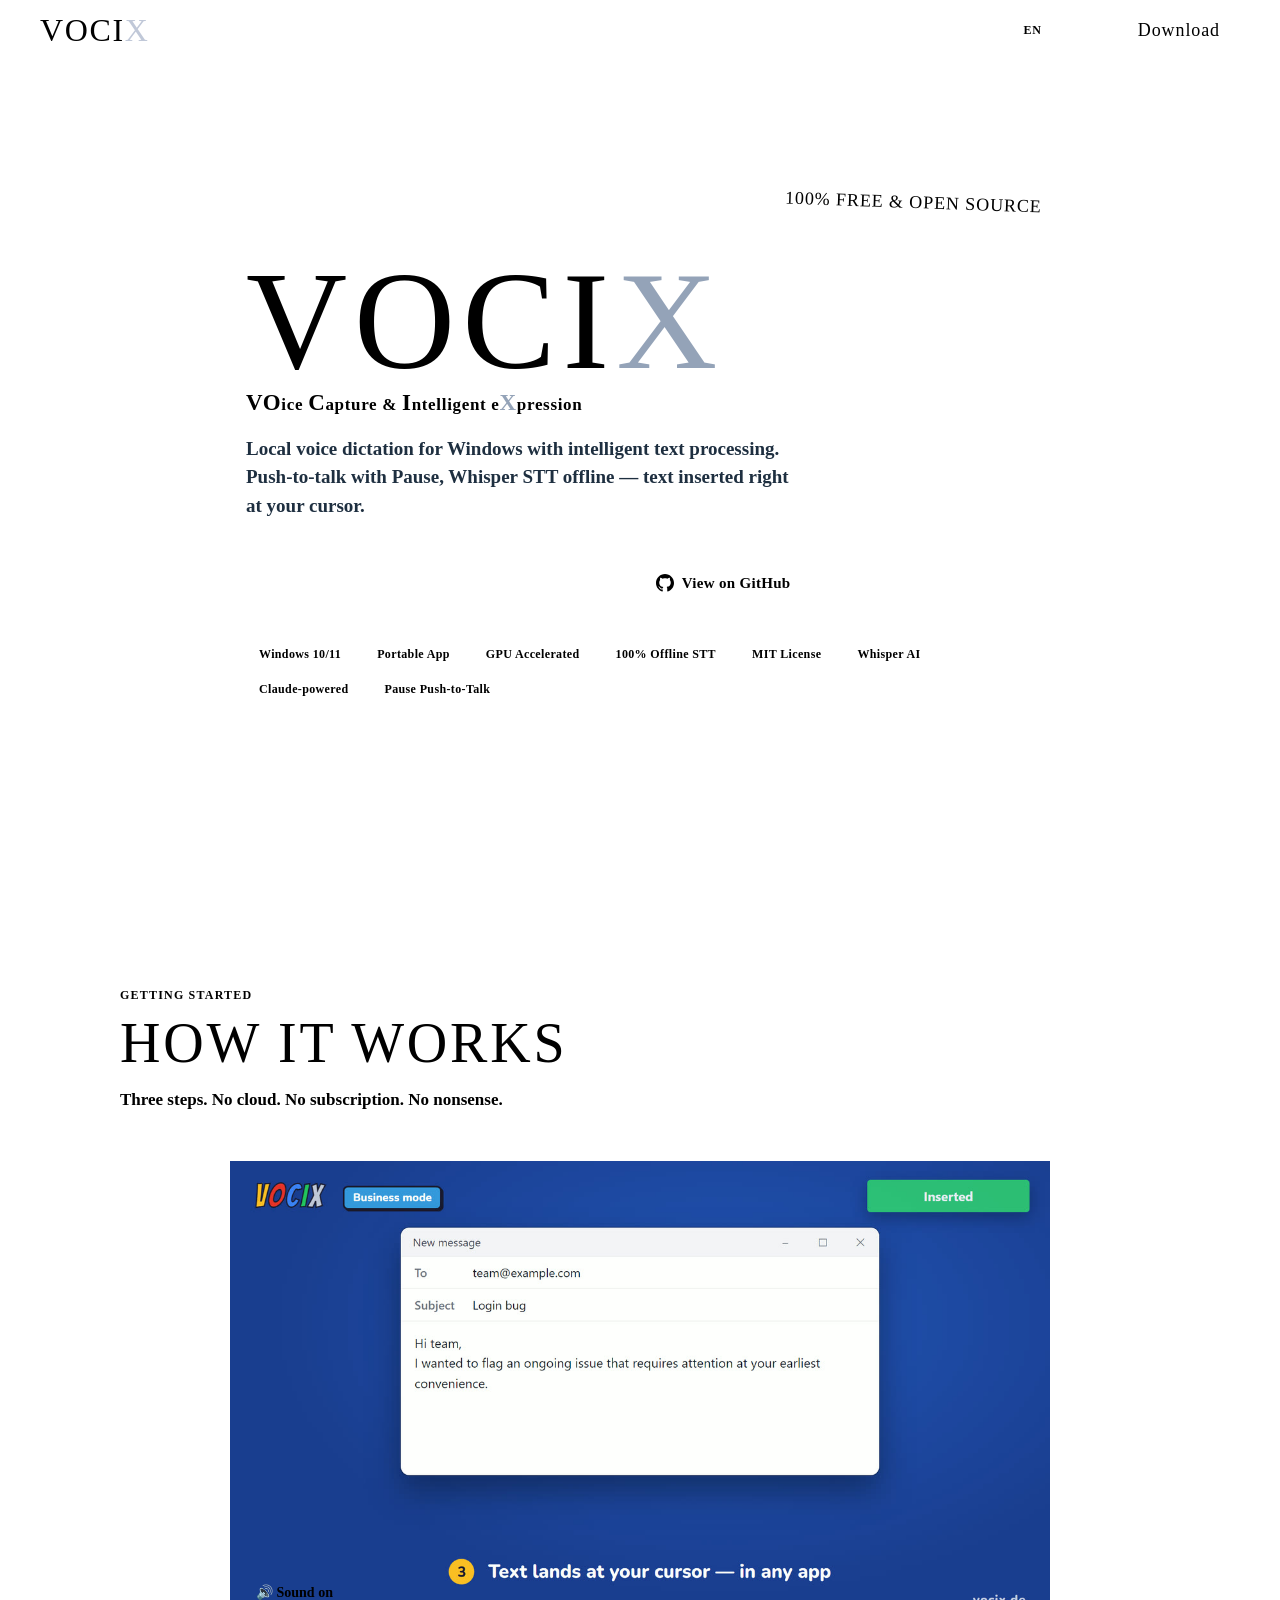
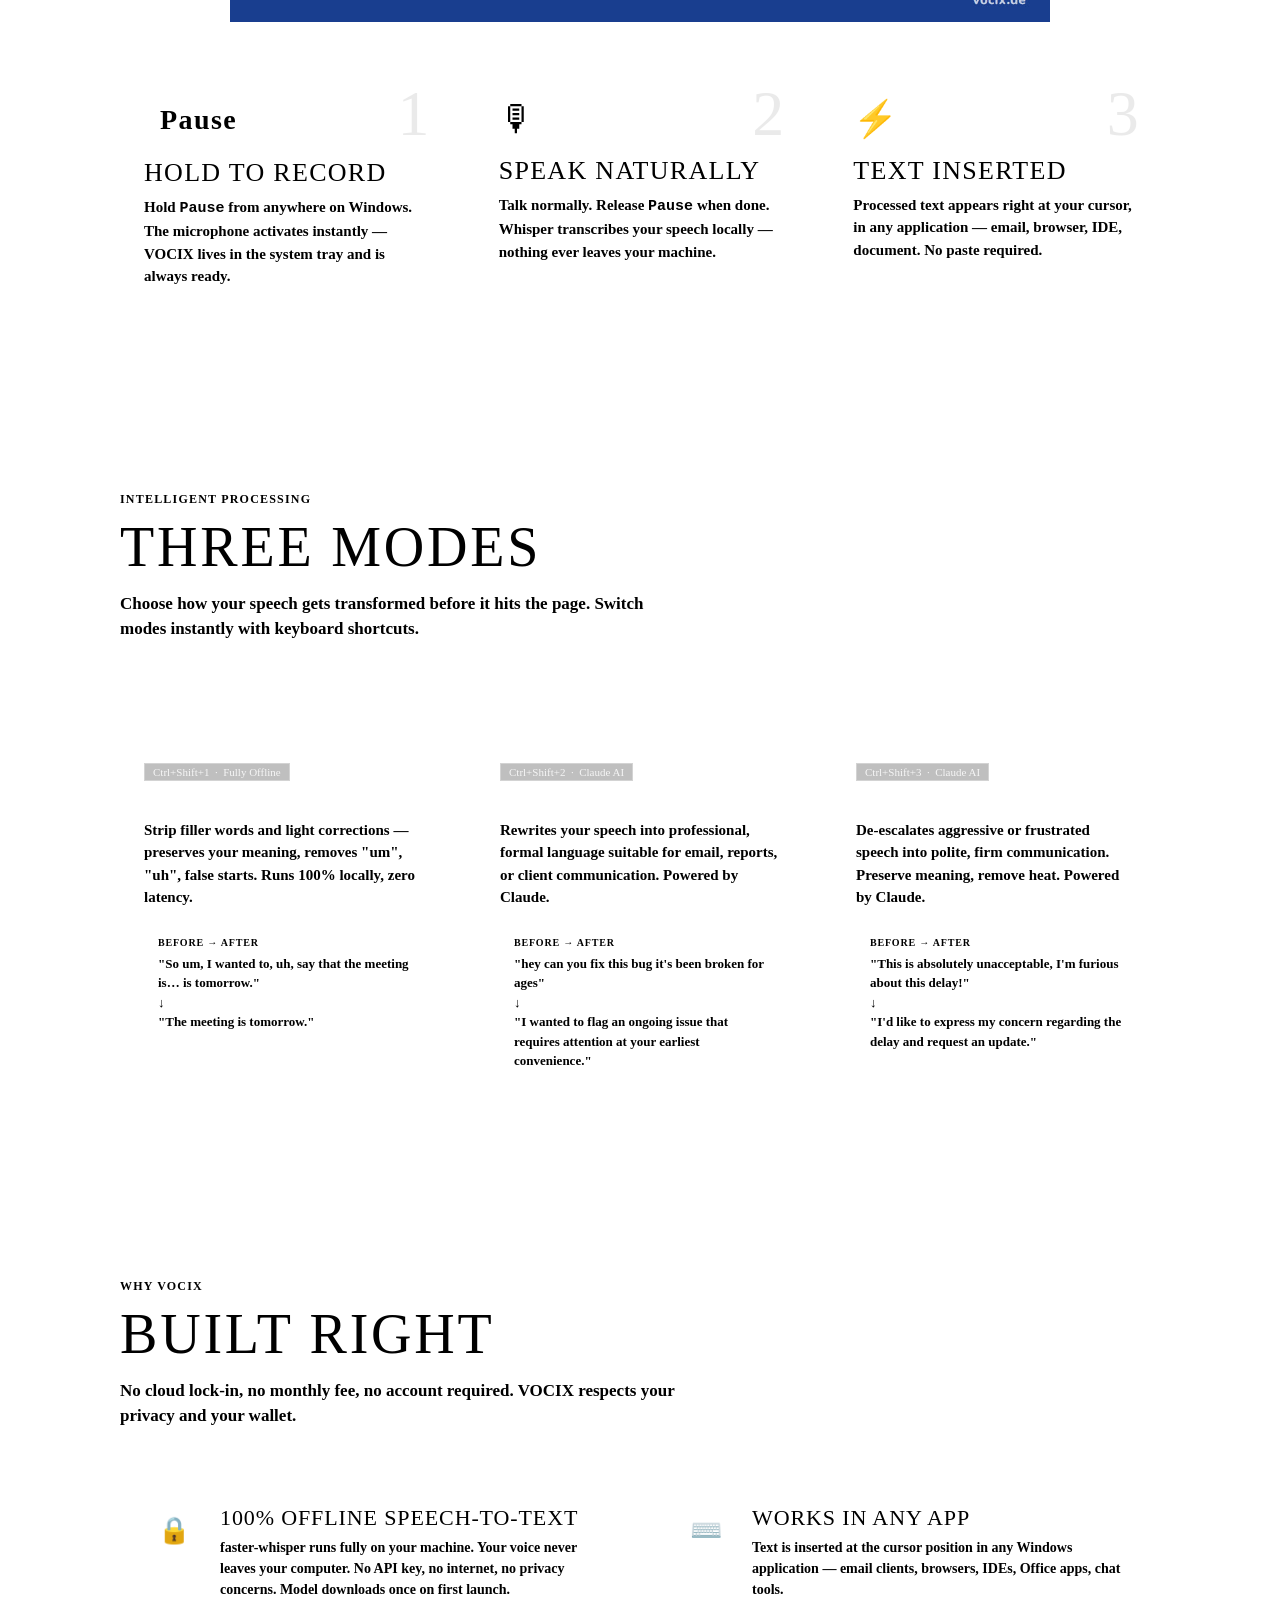
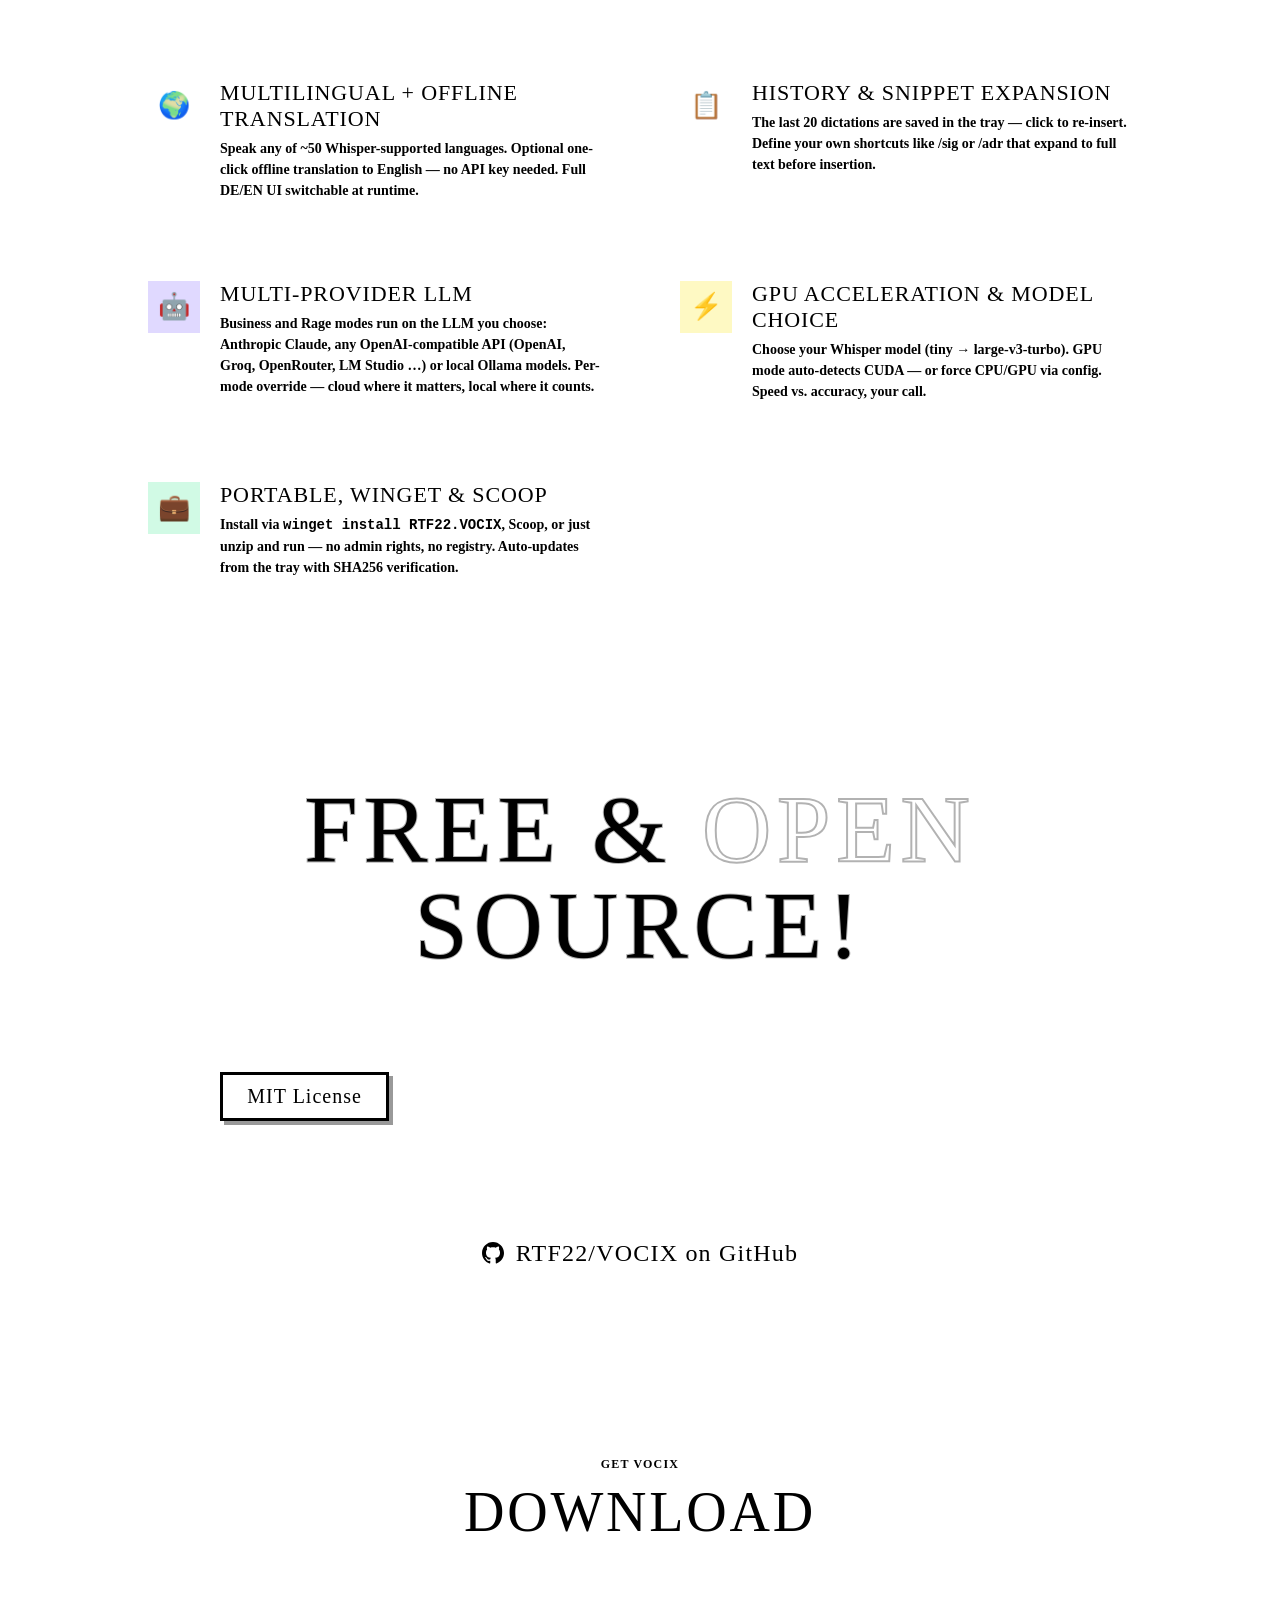
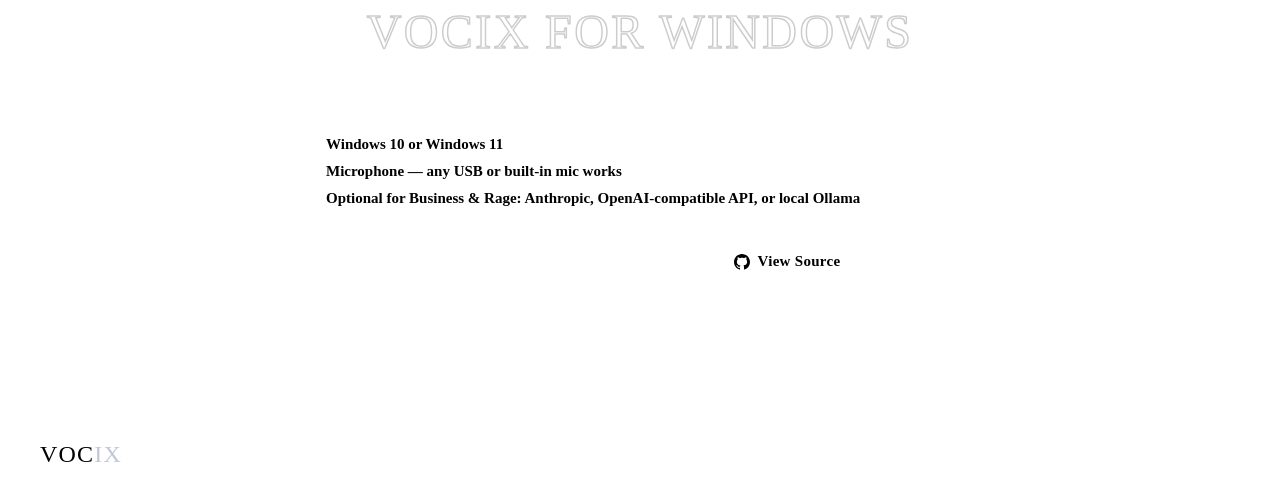
==== commit c0eb39f1: "marketing: Demo-Video und -GIF (EN/DE) für Landingpage und READMEs - Animierte Illustration des Abla" ====
--- a/docs/index.html
+++ b/docs/index.html
@@ -149,6 +149,12 @@
 
 /* HOW IT WORKS */
 #how { background: var(--color-panel); }
+.demo-frame { position: relative; max-width: 820px; margin: 0 auto 48px; border: 3px solid var(--color-ink); border-radius: var(--radius-md); box-shadow: 6px 6px 0 var(--color-ink); overflow: hidden; background: var(--color-brand-cobalt); line-height: 0; }
+.demo-frame video { width: 100%; height: auto; aspect-ratio: 16 / 9; display: block; }
+.demo-sound { position: absolute; left: 14px; bottom: 14px; display: none; align-items: center; gap: 8px; line-height: 1.2; font-family: var(--font-body); font-weight: 800; font-size: 14px; color: var(--color-ink); background: var(--color-yellow-highlight); border: 2.5px solid var(--color-ink); border-radius: var(--radius-sm); box-shadow: 3px 3px 0 var(--color-ink); padding: 6px 12px; cursor: pointer; }
+.demo-sound:hover { transform: translate(-1px,-1px); box-shadow: 4px 4px 0 var(--color-ink); }
+.demo-sound .off, .demo-sound[aria-pressed="true"] .on { display: none; }
+.demo-sound[aria-pressed="true"] .off { display: inline; }
 .steps-row { display: grid; grid-template-columns: repeat(3, 1fr); gap: 24px; }
 .step-card { background: var(--color-bg-light); border: 3px solid var(--color-ink); border-radius: var(--radius-md); box-shadow: 5px 5px 0 var(--color-ink); padding: 28px 24px; position: relative; transition: transform 80ms, box-shadow 80ms; }
 .step-card:hover { transform: translate(-2px,-2px); box-shadow: 7px 7px 0 var(--color-ink); }
@@ -289,6 +295,16 @@
     <div class="section-label" data-i18n="how_label">Getting Started</div>
     <div class="section-title" data-i18n="how_title">How It Works</div>
     <p class="section-sub" data-i18n="how_sub">Three steps. No cloud. No subscription. No nonsense.</p>
+    <div class="demo-frame">
+      <video id="demo-video" autoplay muted loop playsinline preload="metadata" width="1280" height="720"
+             poster="assets/demo/vocix-demo-en-poster.jpg"
+             aria-label="Animated illustration: hold Pause, speak, and VOCIX inserts the rewritten text into an email at the cursor">
+        <source src="assets/demo/vocix-demo-en.mp4" type="video/mp4">
+      </video>
+      <button class="demo-sound" id="demo-sound" type="button" aria-pressed="false">
+        <span class="on" data-i18n="demo_sound_on">🔊 Sound on</span><span class="off" data-i18n="demo_sound_off">🔇 Sound off</span>
+      </button>
+    </div>
     <div class="steps-row">
       <div class="step-card">
         <div class="step-num">1</div>
@@ -568,6 +584,24 @@
   modal.style.display = modal.classList.contains('open') ? 'flex' : 'none';
 });
 observer.observe(modal, { attributes: true, attributeFilter: ['class'] });
+
+// Demo-Video: bei „Bewegung reduzieren“ nicht automatisch abspielen
+const demo = document.getElementById('demo-video');
+if (demo && window.matchMedia('(prefers-reduced-motion: reduce)').matches) {
+  demo.removeAttribute('autoplay'); demo.pause(); demo.controls = true;
+}
+
+// Ton an/aus: Browser spielen Videos nur stumm automatisch ab. Beim Einschalten
+// von vorn beginnen, damit der gesprochene Satz vollständig zu hören ist.
+const soundBtn = document.getElementById('demo-sound');
+if (demo && soundBtn) {
+  soundBtn.style.display = 'inline-flex';
+  soundBtn.addEventListener('click', () => {
+    demo.muted = !demo.muted;
+    soundBtn.setAttribute('aria-pressed', String(!demo.muted));
+    if (!demo.muted) { demo.currentTime = 0; demo.play(); }
+  });
+}
 </script>
 
 </body>
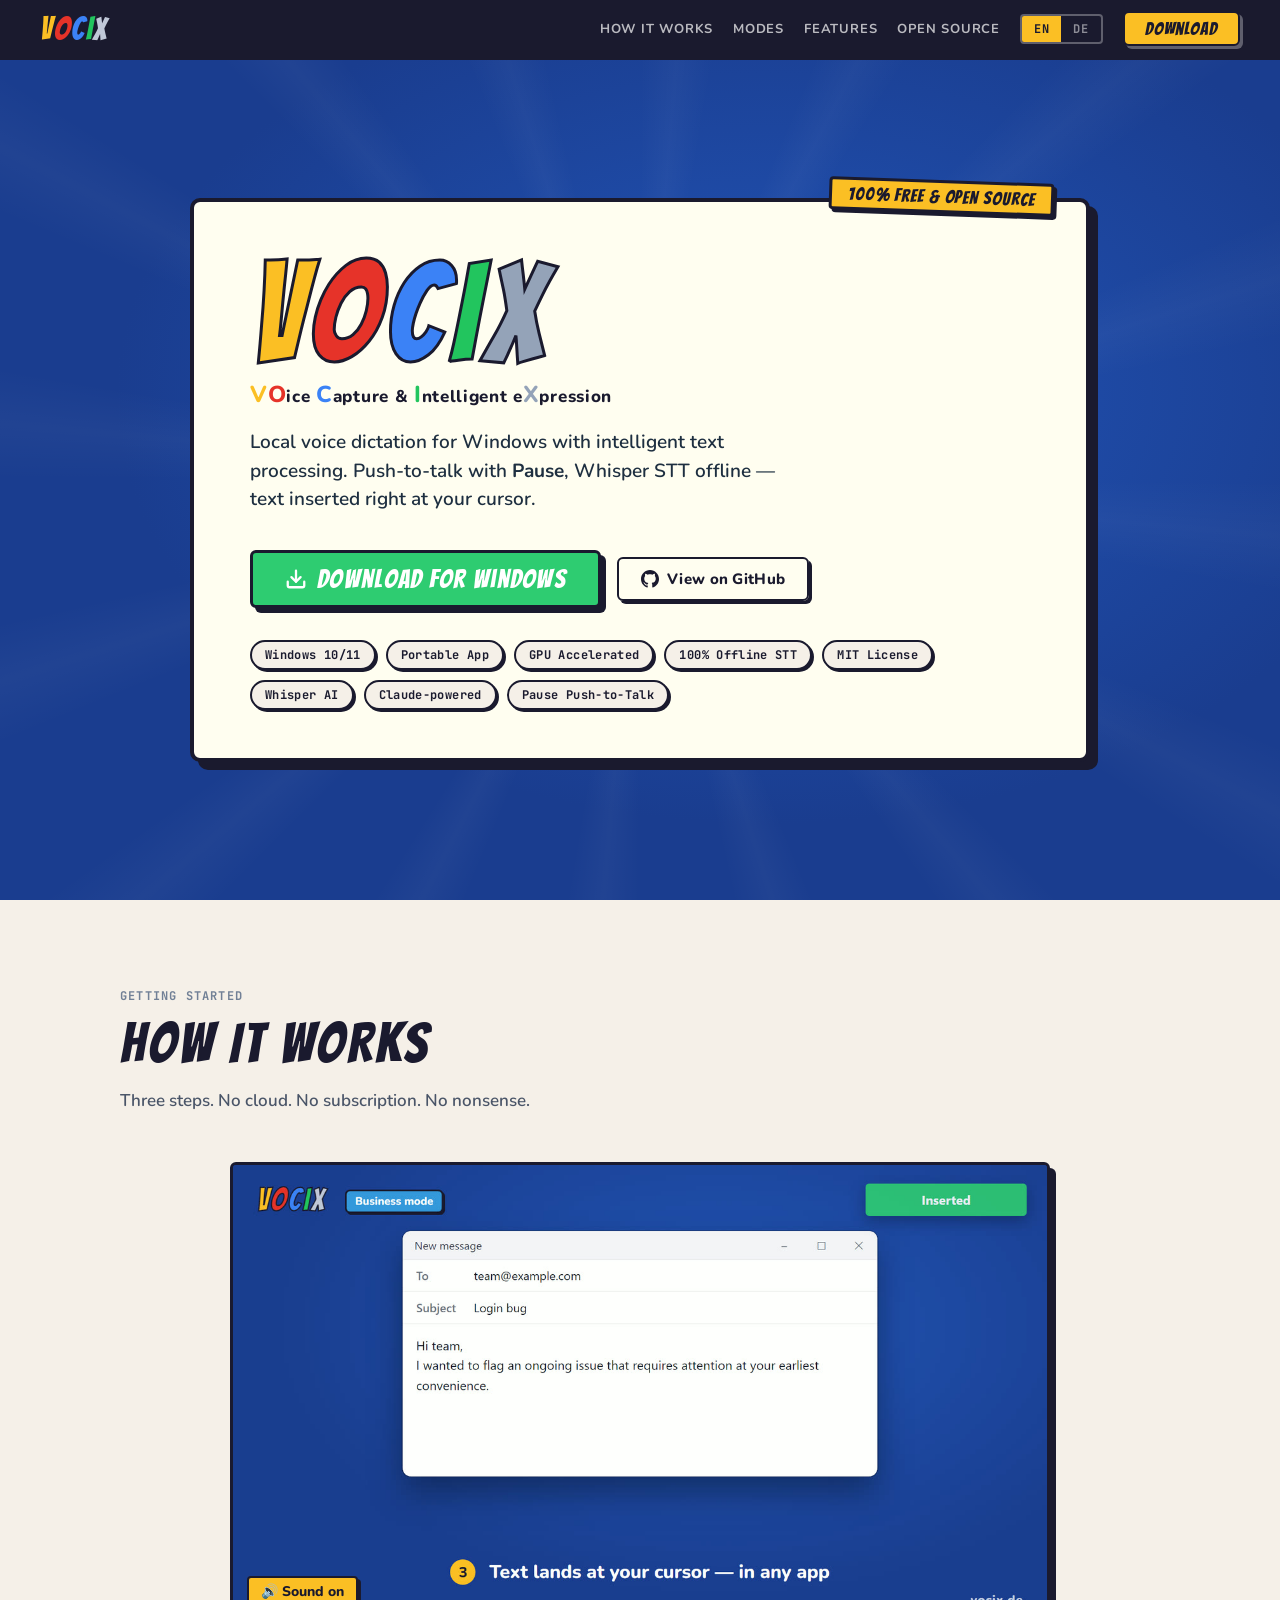
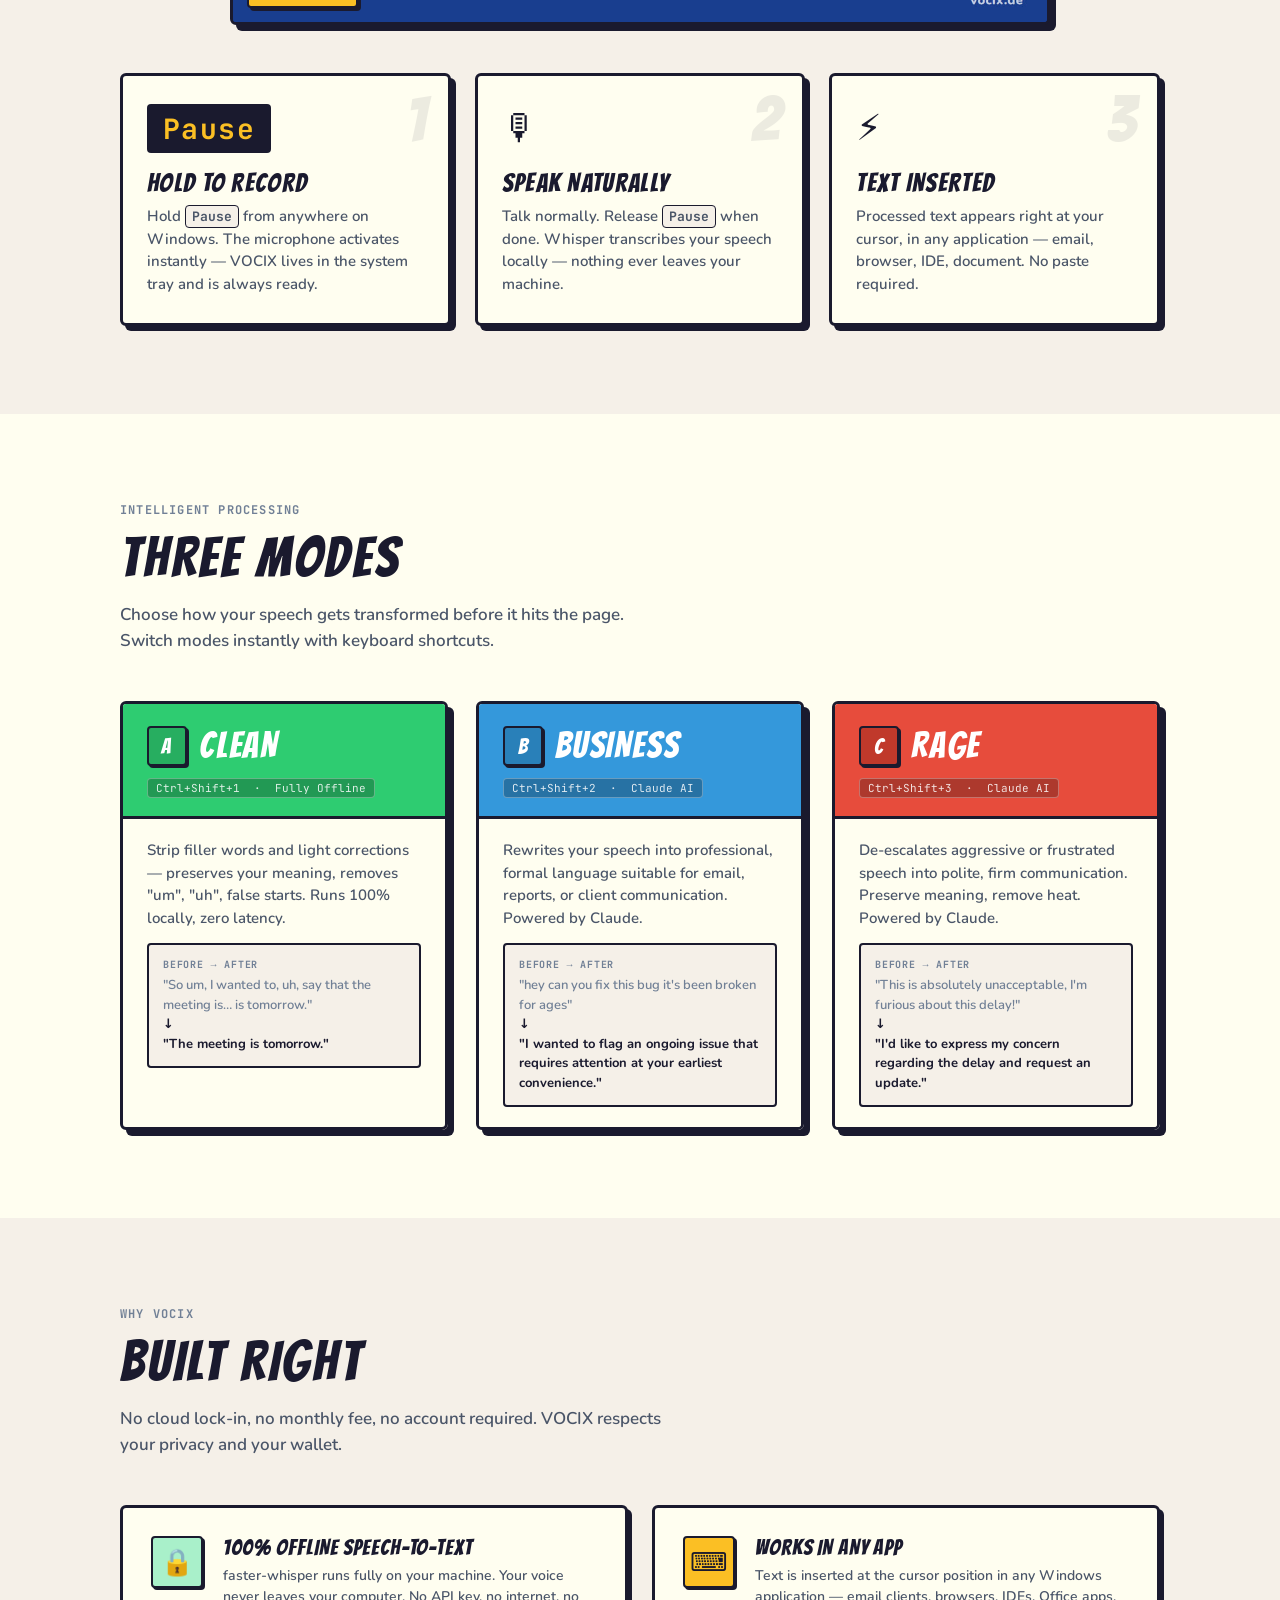
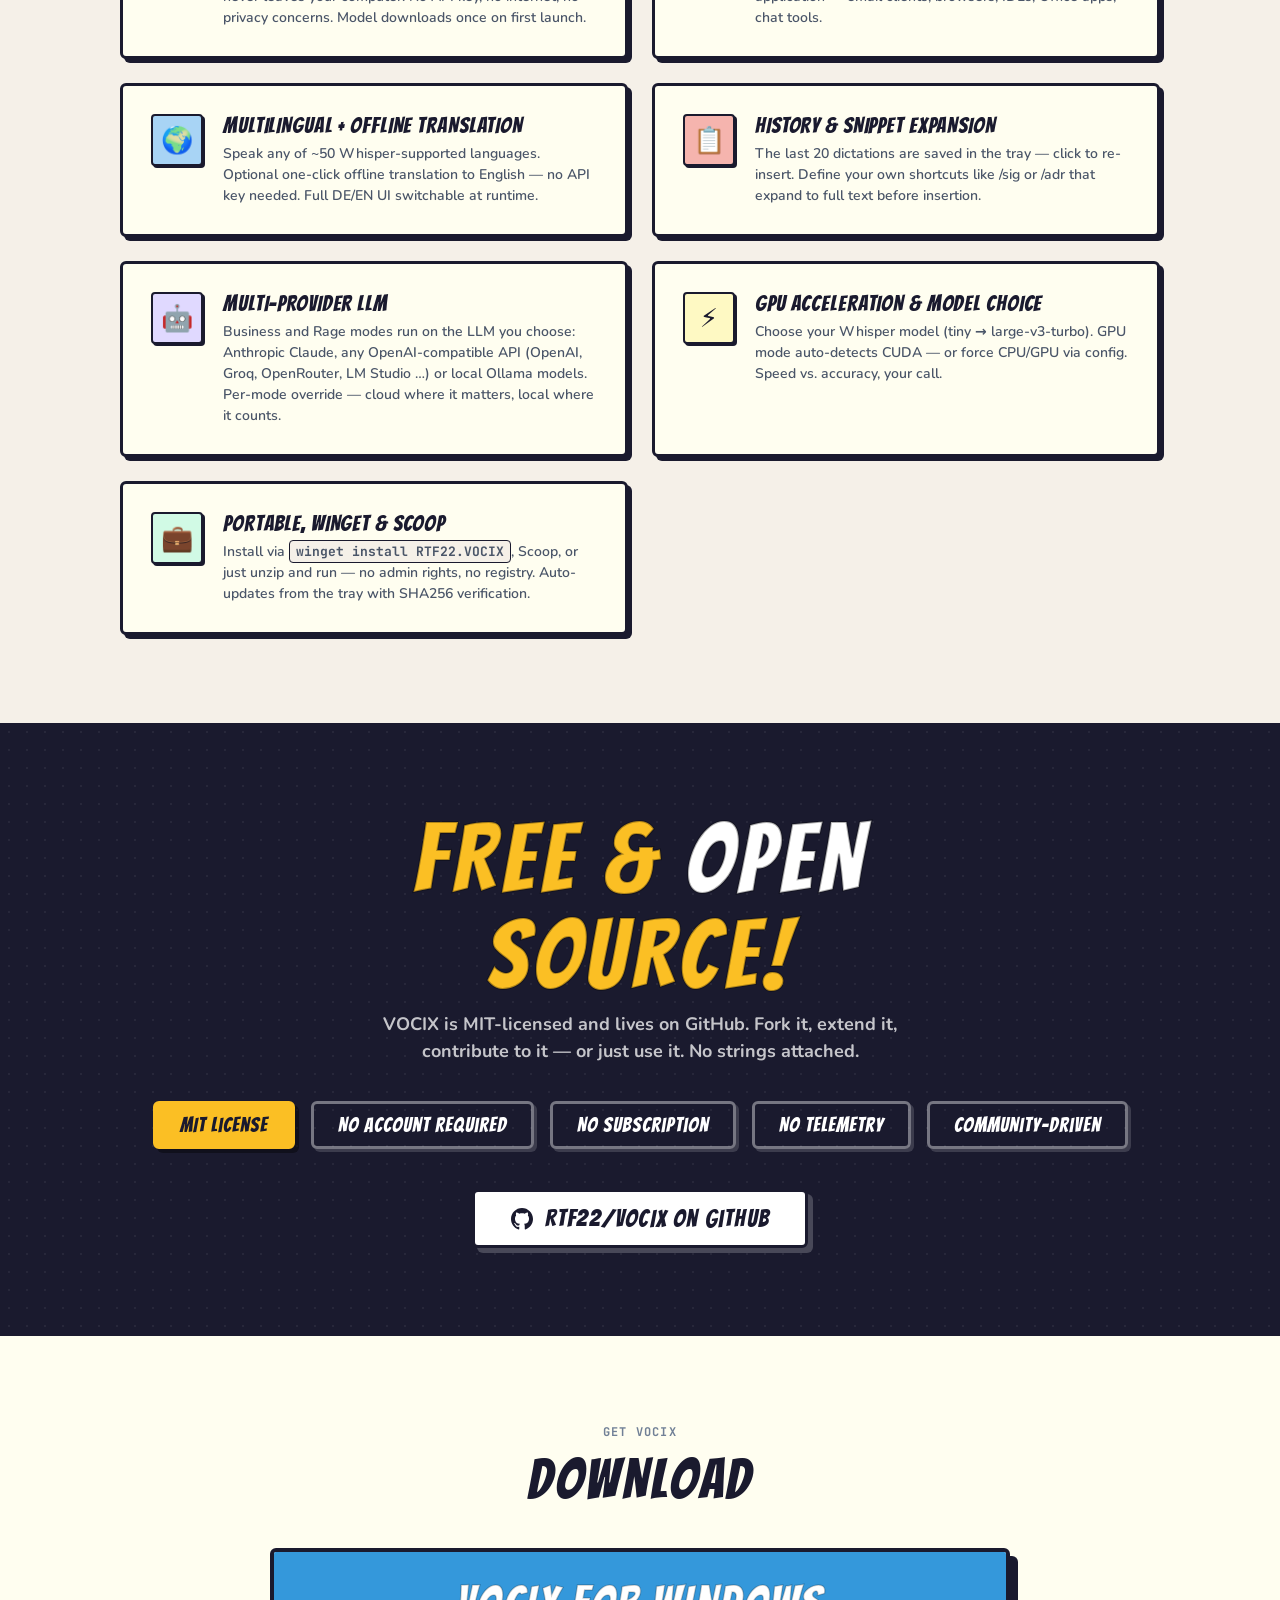
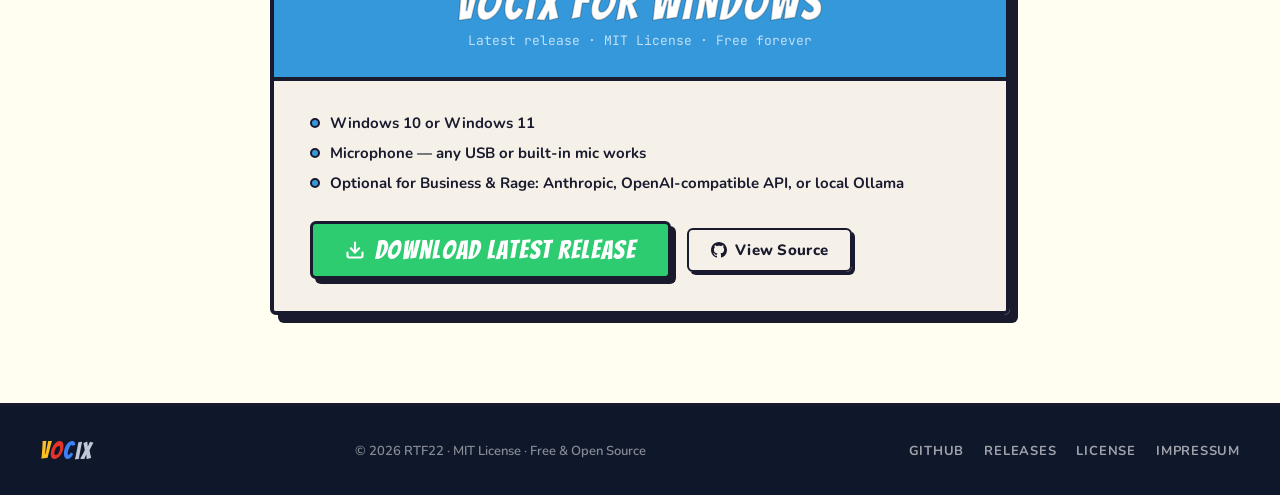
==== commit 307d97b8: "landing: Schriften selbst hosten statt Google Fonts Bangers, Nunito und JetBrains Mono liegen als WO" ====
--- a/docs/index.html
+++ b/docs/index.html
@@ -17,7 +17,7 @@
 <meta property="og:locale" content="en_US">
 <meta name="twitter:card" content="summary_large_image">
 <link rel="icon" type="image/svg+xml" href="assets/vocix-logo.svg">
-<link href="https://fonts.googleapis.com/css2?family=Bangers&family=Nunito:wght@400;600;700;800&family=JetBrains+Mono:wght@400;700&display=swap" rel="stylesheet">
+<link rel="stylesheet" href="assets/fonts/fonts.css">
 <link rel="stylesheet" href="vocix-tokens.css">
 <style>
 *, *::before, *::after { box-sizing: border-box; margin: 0; padding: 0; }
@@ -296,7 +296,7 @@
     <div class="section-title" data-i18n="how_title">How It Works</div>
     <p class="section-sub" data-i18n="how_sub">Three steps. No cloud. No subscription. No nonsense.</p>
     <div class="demo-frame">
-      <video id="demo-video" autoplay muted loop playsinline preload="metadata" width="1280" height="720"
+      <video id="demo-video" autoplay muted loop playsinline controls preload="metadata" width="1280" height="720"
              poster="assets/demo/vocix-demo-en-poster.jpg"
              aria-label="Animated illustration: hold Pause, speak, and VOCIX inserts the rewritten text into an email at the cursor">
         <source src="assets/demo/vocix-demo-en.mp4" type="video/mp4">
@@ -585,16 +585,20 @@
 });
 observer.observe(modal, { attributes: true, attributeFilter: ['class'] });
 
-// Demo-Video: bei „Bewegung reduzieren“ nicht automatisch abspielen
+// Demo-Video: Ohne JavaScript (z. B. NoScript) bleiben die Browser-Bedienelemente
+// sichtbar, damit sich der Ton einschalten lässt. Mit JavaScript ersetzt der
+// „Ton an“-Knopf sie; bei „Bewegung reduzieren“ kein Autoplay, Bedienelemente bleiben.
 const demo = document.getElementById('demo-video');
-if (demo && window.matchMedia('(prefers-reduced-motion: reduce)').matches) {
-  demo.removeAttribute('autoplay'); demo.pause(); demo.controls = true;
+const reducedMotion = window.matchMedia('(prefers-reduced-motion: reduce)').matches;
+if (demo && reducedMotion) {
+  demo.removeAttribute('autoplay'); demo.pause();
 }
 
 // Ton an/aus: Browser spielen Videos nur stumm automatisch ab. Beim Einschalten
 // von vorn beginnen, damit der gesprochene Satz vollständig zu hören ist.
 const soundBtn = document.getElementById('demo-sound');
-if (demo && soundBtn) {
+if (demo && soundBtn && !reducedMotion) {
+  demo.controls = false;
   soundBtn.style.display = 'inline-flex';
   soundBtn.addEventListener('click', () => {
     demo.muted = !demo.muted;
--- a/docs/assets/fonts/fonts.css
+++ b/docs/assets/fonts/fonts.css
@@ -0,0 +1,128 @@
+/* Selbst gehostete Schriften (SIL Open Font License, siehe OFL-*.txt), Dateien von Fontsource.
+   Ersetzt Google Fonts: Besucher-IPs gehen nicht mehr an Google. */
+
+@font-face {
+  font-family: 'Bangers';
+  font-style: normal;
+  font-weight: 400;
+  font-display: swap;
+  src: url(bangers-latin-ext-400-normal.woff2) format('woff2');
+  unicode-range: U+0100-02BA, U+02BD-02C5, U+02C7-02CC, U+02CE-02D7, U+02DD-02FF, U+0304, U+0308, U+0329, U+1D00-1DBF, U+1E00-1E9F, U+1EF2-1EFF, U+2020, U+20A0-20AB, U+20AD-20C0, U+2113, U+2C60-2C7F, U+A720-A7FF;
+}
+
+@font-face {
+  font-family: 'Bangers';
+  font-style: normal;
+  font-weight: 400;
+  font-display: swap;
+  src: url(bangers-latin-400-normal.woff2) format('woff2');
+  unicode-range: U+0000-00FF, U+0131, U+0152-0153, U+02BB-02BC, U+02C6, U+02DA, U+02DC, U+0304, U+0308, U+0329, U+2000-206F, U+20AC, U+2122, U+2191, U+2193, U+2212, U+2215, U+FEFF, U+FFFD;
+}
+
+@font-face {
+  font-family: 'Nunito';
+  font-style: normal;
+  font-weight: 400;
+  font-display: swap;
+  src: url(nunito-latin-ext-400-normal.woff2) format('woff2');
+  unicode-range: U+0100-02BA, U+02BD-02C5, U+02C7-02CC, U+02CE-02D7, U+02DD-02FF, U+0304, U+0308, U+0329, U+1D00-1DBF, U+1E00-1E9F, U+1EF2-1EFF, U+2020, U+20A0-20AB, U+20AD-20C0, U+2113, U+2C60-2C7F, U+A720-A7FF;
+}
+
+@font-face {
+  font-family: 'Nunito';
+  font-style: normal;
+  font-weight: 400;
+  font-display: swap;
+  src: url(nunito-latin-400-normal.woff2) format('woff2');
+  unicode-range: U+0000-00FF, U+0131, U+0152-0153, U+02BB-02BC, U+02C6, U+02DA, U+02DC, U+0304, U+0308, U+0329, U+2000-206F, U+20AC, U+2122, U+2191, U+2193, U+2212, U+2215, U+FEFF, U+FFFD;
+}
+
+@font-face {
+  font-family: 'Nunito';
+  font-style: normal;
+  font-weight: 600;
+  font-display: swap;
+  src: url(nunito-latin-ext-600-normal.woff2) format('woff2');
+  unicode-range: U+0100-02BA, U+02BD-02C5, U+02C7-02CC, U+02CE-02D7, U+02DD-02FF, U+0304, U+0308, U+0329, U+1D00-1DBF, U+1E00-1E9F, U+1EF2-1EFF, U+2020, U+20A0-20AB, U+20AD-20C0, U+2113, U+2C60-2C7F, U+A720-A7FF;
+}
+
+@font-face {
+  font-family: 'Nunito';
+  font-style: normal;
+  font-weight: 600;
+  font-display: swap;
+  src: url(nunito-latin-600-normal.woff2) format('woff2');
+  unicode-range: U+0000-00FF, U+0131, U+0152-0153, U+02BB-02BC, U+02C6, U+02DA, U+02DC, U+0304, U+0308, U+0329, U+2000-206F, U+20AC, U+2122, U+2191, U+2193, U+2212, U+2215, U+FEFF, U+FFFD;
+}
+
+@font-face {
+  font-family: 'Nunito';
+  font-style: normal;
+  font-weight: 700;
+  font-display: swap;
+  src: url(nunito-latin-ext-700-normal.woff2) format('woff2');
+  unicode-range: U+0100-02BA, U+02BD-02C5, U+02C7-02CC, U+02CE-02D7, U+02DD-02FF, U+0304, U+0308, U+0329, U+1D00-1DBF, U+1E00-1E9F, U+1EF2-1EFF, U+2020, U+20A0-20AB, U+20AD-20C0, U+2113, U+2C60-2C7F, U+A720-A7FF;
+}
+
+@font-face {
+  font-family: 'Nunito';
+  font-style: normal;
+  font-weight: 700;
+  font-display: swap;
+  src: url(nunito-latin-700-normal.woff2) format('woff2');
+  unicode-range: U+0000-00FF, U+0131, U+0152-0153, U+02BB-02BC, U+02C6, U+02DA, U+02DC, U+0304, U+0308, U+0329, U+2000-206F, U+20AC, U+2122, U+2191, U+2193, U+2212, U+2215, U+FEFF, U+FFFD;
+}
+
+@font-face {
+  font-family: 'Nunito';
+  font-style: normal;
+  font-weight: 800;
+  font-display: swap;
+  src: url(nunito-latin-ext-800-normal.woff2) format('woff2');
+  unicode-range: U+0100-02BA, U+02BD-02C5, U+02C7-02CC, U+02CE-02D7, U+02DD-02FF, U+0304, U+0308, U+0329, U+1D00-1DBF, U+1E00-1E9F, U+1EF2-1EFF, U+2020, U+20A0-20AB, U+20AD-20C0, U+2113, U+2C60-2C7F, U+A720-A7FF;
+}
+
+@font-face {
+  font-family: 'Nunito';
+  font-style: normal;
+  font-weight: 800;
+  font-display: swap;
+  src: url(nunito-latin-800-normal.woff2) format('woff2');
+  unicode-range: U+0000-00FF, U+0131, U+0152-0153, U+02BB-02BC, U+02C6, U+02DA, U+02DC, U+0304, U+0308, U+0329, U+2000-206F, U+20AC, U+2122, U+2191, U+2193, U+2212, U+2215, U+FEFF, U+FFFD;
+}
+
+@font-face {
+  font-family: 'JetBrains Mono';
+  font-style: normal;
+  font-weight: 400;
+  font-display: swap;
+  src: url(jetbrains-mono-latin-ext-400-normal.woff2) format('woff2');
+  unicode-range: U+0100-02BA, U+02BD-02C5, U+02C7-02CC, U+02CE-02D7, U+02DD-02FF, U+0304, U+0308, U+0329, U+1D00-1DBF, U+1E00-1E9F, U+1EF2-1EFF, U+2020, U+20A0-20AB, U+20AD-20C0, U+2113, U+2C60-2C7F, U+A720-A7FF;
+}
+
+@font-face {
+  font-family: 'JetBrains Mono';
+  font-style: normal;
+  font-weight: 400;
+  font-display: swap;
+  src: url(jetbrains-mono-latin-400-normal.woff2) format('woff2');
+  unicode-range: U+0000-00FF, U+0131, U+0152-0153, U+02BB-02BC, U+02C6, U+02DA, U+02DC, U+0304, U+0308, U+0329, U+2000-206F, U+20AC, U+2122, U+2191, U+2193, U+2212, U+2215, U+FEFF, U+FFFD;
+}
+
+@font-face {
+  font-family: 'JetBrains Mono';
+  font-style: normal;
+  font-weight: 700;
+  font-display: swap;
+  src: url(jetbrains-mono-latin-ext-700-normal.woff2) format('woff2');
+  unicode-range: U+0100-02BA, U+02BD-02C5, U+02C7-02CC, U+02CE-02D7, U+02DD-02FF, U+0304, U+0308, U+0329, U+1D00-1DBF, U+1E00-1E9F, U+1EF2-1EFF, U+2020, U+20A0-20AB, U+20AD-20C0, U+2113, U+2C60-2C7F, U+A720-A7FF;
+}
+
+@font-face {
+  font-family: 'JetBrains Mono';
+  font-style: normal;
+  font-weight: 700;
+  font-display: swap;
+  src: url(jetbrains-mono-latin-700-normal.woff2) format('woff2');
+  unicode-range: U+0000-00FF, U+0131, U+0152-0153, U+02BB-02BC, U+02C6, U+02DA, U+02DC, U+0304, U+0308, U+0329, U+2000-206F, U+20AC, U+2122, U+2191, U+2193, U+2212, U+2215, U+FEFF, U+FFFD;
+}
--- a/docs/vocix-tokens.css
+++ b/docs/vocix-tokens.css
@@ -0,0 +1,262 @@
+/* ============================================================
+   VOCIX Design System — Colors & Typography
+   Comic-book aesthetic: bold outlines, flat vivid fills,
+   halftone textures, Bangers display + Nunito body.
+   ============================================================ */
+
+/* Schriften: selbst gehostet in assets/fonts/fonts.css (von den Seiten eingebunden), nicht von Google. */
+
+/* ── Base Color Tokens ─────────────────────────────────── */
+:root {
+  /* ── Brand / Logo colors (from Vocix1.jpg badge) ─────── */
+  --color-brand-cobalt:    #1a3d8f;   /* Deep cobalt blue — badge background */
+  --color-brand-cobalt-mid:#2255b8;   /* Mid cobalt — radial rays */
+  --color-brand-burst:     #f97316;   /* Orange explosion burst center */
+  --color-brand-gold:      #fbbf24;   /* Gold — V letter, stars, energy */
+  --color-brand-navy:      #0f172a;   /* Very dark navy — URL banner */
+
+  /* ── Wordmark letter colors ───────────────────────────── */
+  --color-letter-v:        #fbbf24;   /* V — gold/yellow */
+  --color-letter-o:        #e63329;   /* O — red */
+  --color-letter-c:        #3b82f6;   /* C — bright blue */
+  --color-letter-i:        #94a3b8;   /* I — silver */
+  --color-letter-x:        #94a3b8;   /* X — silver */
+
+  /* ── Tagline accent letters ───────────────────────────── */
+  --color-tagline-v:       #fbbf24;   /* Voice */
+  --color-tagline-c:       #3b82f6;   /* Capture */
+  --color-tagline-i:       #22c55e;   /* Intelligent */
+  --color-tagline-x:       #e63329;   /* eXpression */
+
+  /* Mode colours (from tray.py) */
+  --color-clean:           #2ecc71;
+  --color-clean-dark:      #27ae60;
+  --color-clean-light:     #a9f0ca;
+
+  --color-business:        #3498db;
+  --color-business-dark:   #2980b9;
+  --color-business-light:  #a8d4f5;
+
+  --color-rage:            #e74c3c;
+  --color-rage-dark:       #c0392b;
+  --color-rage-light:      #f5b4ae;
+
+  /* Status colours */
+  --color-processing:      #f39c12;
+  --color-processing-dark: #d68910;
+  --color-done:            var(--color-clean);
+  --color-error:           var(--color-rage);
+  --color-warning:         var(--color-processing);
+
+  /* Ink & surface */
+  --color-ink:             #1a1a2e;
+  --color-ink-soft:        #2c3e50;
+  --color-bg-light:        #fffef0;
+  --color-bg-cream:        #f5f0e8;
+  --color-panel:           #f5f0e8;
+  --color-bg-dark:         #1a3d8f;   /* Updated to brand cobalt */
+  --color-yellow-highlight:#fbbf24;   /* Updated to brand gold */
+  --color-white:           #ffffff;
+
+  /* ── Semantic Aliases ─────────────────────────────────── */
+  --fg-primary:            var(--color-ink);
+  --fg-secondary:          #4a5568;
+  --fg-muted:              #718096;
+  --fg-on-dark:            var(--color-white);
+  --fg-on-mode:            var(--color-white);
+
+  --bg-page:               var(--color-bg-light);
+  --bg-panel:              var(--color-panel);
+  --bg-dark:               var(--color-bg-dark);
+  --bg-overlay:            rgba(44, 62, 80, 0.85);
+
+  --border-ink:            var(--color-ink);
+  --border-width:          2.5px;
+  --border-width-thick:    3.5px;
+
+  /* ── Spacing Scale ────────────────────────────────────── */
+  --space-1:  4px;
+  --space-2:  8px;
+  --space-3:  12px;
+  --space-4:  16px;
+  --space-5:  24px;
+  --space-6:  32px;
+  --space-7:  48px;
+  --space-8:  64px;
+
+  /* ── Corner Radii ─────────────────────────────────────── */
+  --radius-sm:    4px;
+  --radius-md:    6px;
+  --radius-lg:    8px;
+  --radius-icon:  14px;
+  --radius-pill:  999px;
+
+  /* ── Comic Shadows (offset, no blur) ──────────────────── */
+  --shadow-sm:   2px 2px 0 var(--color-ink);
+  --shadow-md:   3px 3px 0 var(--color-ink);
+  --shadow-lg:   5px 5px 0 var(--color-ink);
+  --shadow-xl:   7px 7px 0 var(--color-ink);
+
+  /* ── Typography ───────────────────────────────────────── */
+  --font-display: 'Bangers', 'Impact', cursive;
+  --font-body:    'Nunito', 'Segoe UI', system-ui, sans-serif;
+  --font-mono:    'JetBrains Mono', 'Consolas', monospace;
+
+  --font-size-xs:   11px;
+  --font-size-sm:   13px;
+  --font-size-base: 15px;
+  --font-size-md:   17px;
+  --font-size-lg:   20px;
+  --font-size-xl:   24px;
+  --font-size-2xl:  32px;
+  --font-size-3xl:  48px;
+  --font-size-4xl:  64px;
+
+  --leading-tight:  1.1;
+  --leading-snug:   1.3;
+  --leading-normal: 1.5;
+  --leading-loose:  1.8;
+
+  --tracking-display: 0.05em;
+  --tracking-wide:    0.08em;
+  --tracking-normal:  0;
+}
+
+/* ── Semantic Type Styles ──────────────────────────────── */
+
+h1, .h1 {
+  font-family: var(--font-display);
+  font-size: var(--font-size-4xl);
+  line-height: var(--leading-tight);
+  letter-spacing: var(--tracking-display);
+  color: var(--fg-primary);
+  text-transform: uppercase;
+}
+
+h2, .h2 {
+  font-family: var(--font-display);
+  font-size: var(--font-size-3xl);
+  line-height: var(--leading-tight);
+  letter-spacing: var(--tracking-display);
+  color: var(--fg-primary);
+  text-transform: uppercase;
+}
+
+h3, .h3 {
+  font-family: var(--font-display);
+  font-size: var(--font-size-2xl);
+  line-height: var(--leading-snug);
+  letter-spacing: var(--tracking-display);
+  color: var(--fg-primary);
+}
+
+h4, .h4 {
+  font-family: var(--font-body);
+  font-size: var(--font-size-lg);
+  font-weight: 800;
+  line-height: var(--leading-snug);
+  color: var(--fg-primary);
+}
+
+p, .body {
+  font-family: var(--font-body);
+  font-size: var(--font-size-base);
+  line-height: var(--leading-normal);
+  color: var(--fg-primary);
+}
+
+.body-sm {
+  font-family: var(--font-body);
+  font-size: var(--font-size-sm);
+  line-height: var(--leading-normal);
+  color: var(--fg-secondary);
+}
+
+.label {
+  font-family: var(--font-body);
+  font-size: var(--font-size-sm);
+  font-weight: 700;
+  letter-spacing: var(--tracking-wide);
+  text-transform: uppercase;
+  color: var(--fg-muted);
+}
+
+code, .mono {
+  font-family: var(--font-mono);
+  font-size: var(--font-size-sm);
+  background: var(--bg-panel);
+  padding: 2px 6px;
+  border-radius: var(--radius-sm);
+  border: 1px solid var(--color-ink);
+}
+
+/* ── Comic Card ───────────────────────────────────────── */
+.comic-card {
+  background: var(--bg-panel);
+  border: var(--border-width-thick) solid var(--border-ink);
+  border-radius: var(--radius-md);
+  box-shadow: var(--shadow-md);
+  padding: var(--space-4);
+}
+
+.comic-card:hover {
+  transform: translate(-1px, -1px);
+  box-shadow: var(--shadow-lg);
+}
+
+.comic-card:active {
+  transform: translate(2px, 2px);
+  box-shadow: var(--shadow-sm);
+}
+
+/* ── Mode Badge ───────────────────────────────────────── */
+.badge-clean    { background: var(--color-clean);    color: var(--color-white); }
+.badge-business { background: var(--color-business); color: var(--color-white); }
+.badge-rage     { background: var(--color-rage);     color: var(--color-white); }
+
+.mode-badge {
+  display: inline-flex;
+  align-items: center;
+  gap: var(--space-2);
+  font-family: var(--font-display);
+  font-size: var(--font-size-md);
+  letter-spacing: var(--tracking-display);
+  padding: var(--space-1) var(--space-3);
+  border: var(--border-width) solid var(--border-ink);
+  border-radius: var(--radius-sm);
+  box-shadow: var(--shadow-sm);
+}
+
+/* ── Status Overlay ───────────────────────────────────── */
+.status-overlay {
+  display: inline-flex;
+  align-items: center;
+  gap: var(--space-2);
+  font-family: var(--font-body);
+  font-size: var(--font-size-base);
+  font-weight: 700;
+  color: var(--color-white);
+  background: var(--color-bg-dark);
+  padding: 8px 16px;
+  border-radius: var(--radius-lg);
+  border: var(--border-width) solid var(--border-ink);
+  box-shadow: var(--shadow-md);
+}
+
+.status-recording  { background: var(--color-rage); }
+.status-processing { background: var(--color-processing); }
+.status-done       { background: var(--color-clean); }
+.status-error      { background: var(--color-rage); }
+
+/* ── Halftone background texture ─────────────────────── */
+.halftone-bg {
+  background-color: var(--bg-page);
+  background-image: radial-gradient(circle, var(--color-ink) 1px, transparent 1px);
+  background-size: 16px 16px;
+  background-position: 0 0;
+  opacity: 1;
+}
+
+/* ── Utility ──────────────────────────────────────────── */
+* { box-sizing: border-box; }
+body { margin: 0; background: var(--bg-page); color: var(--fg-primary); font-family: var(--font-body); }
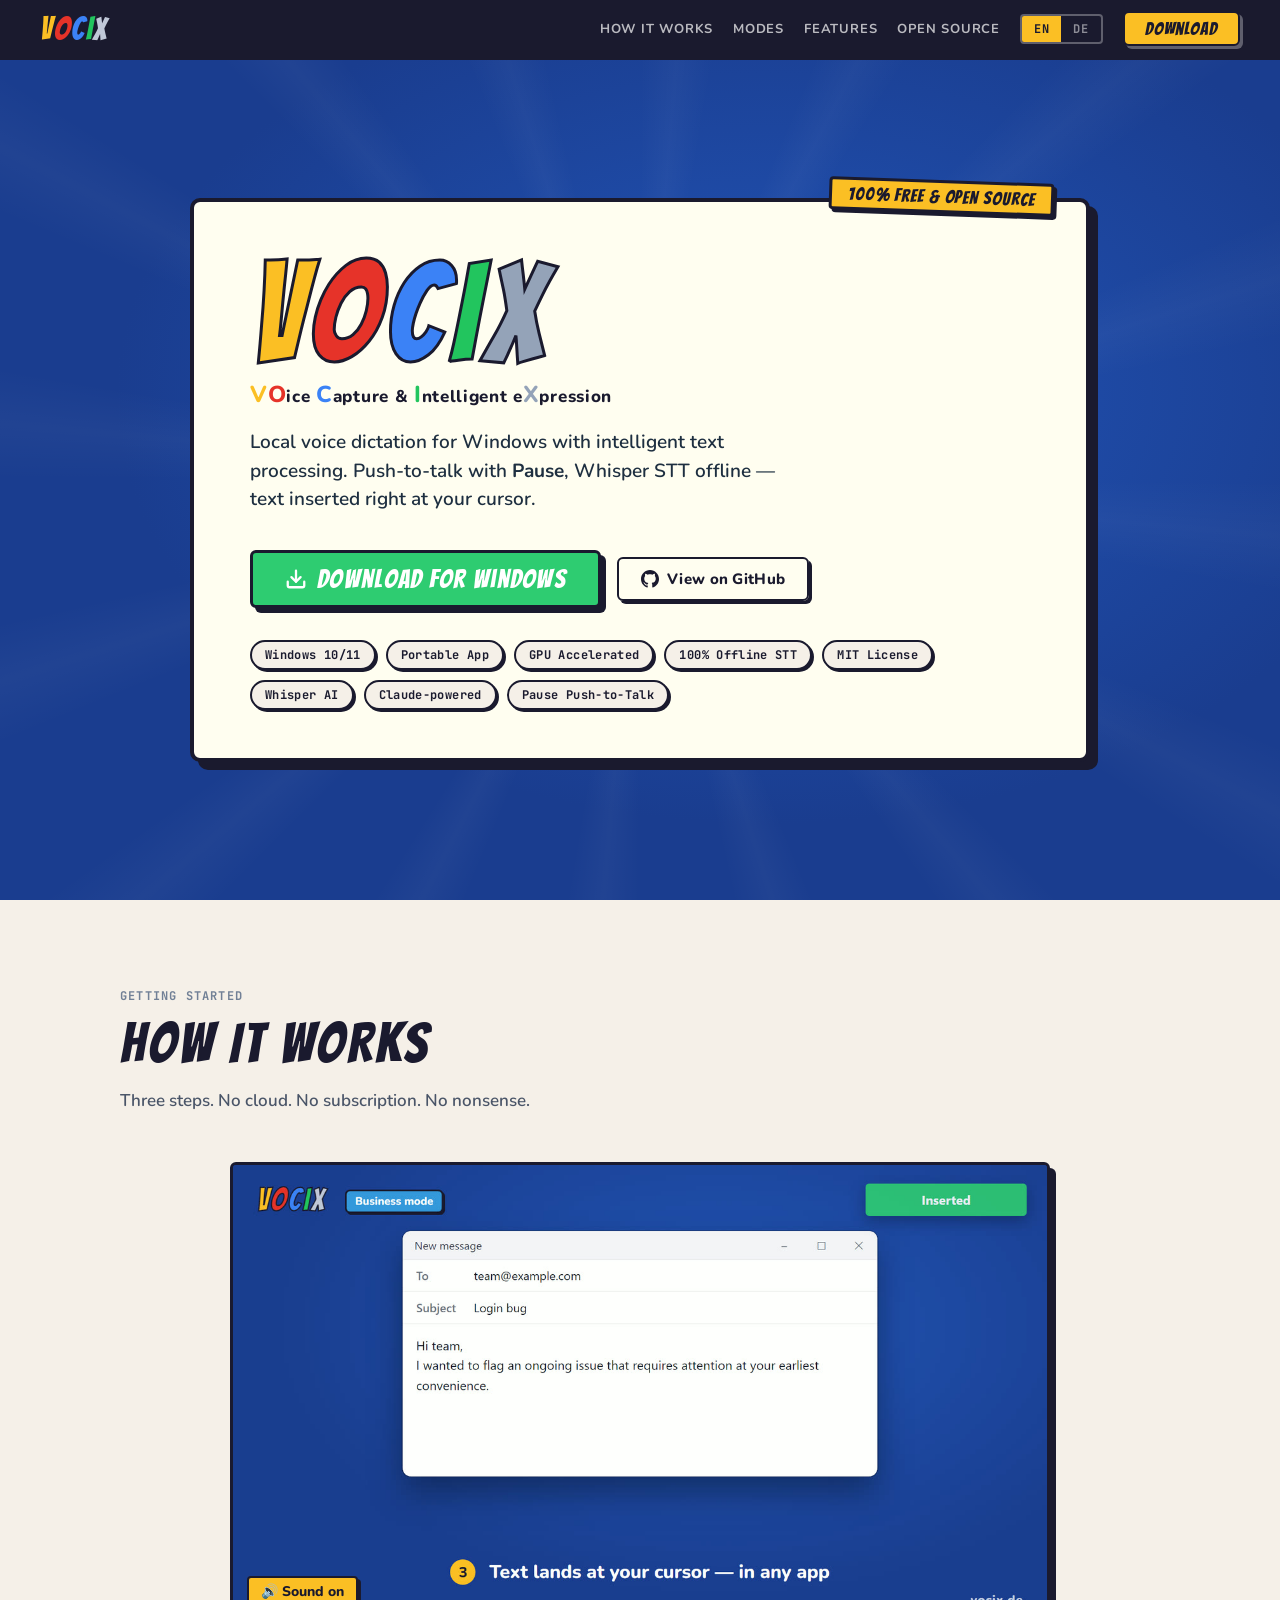
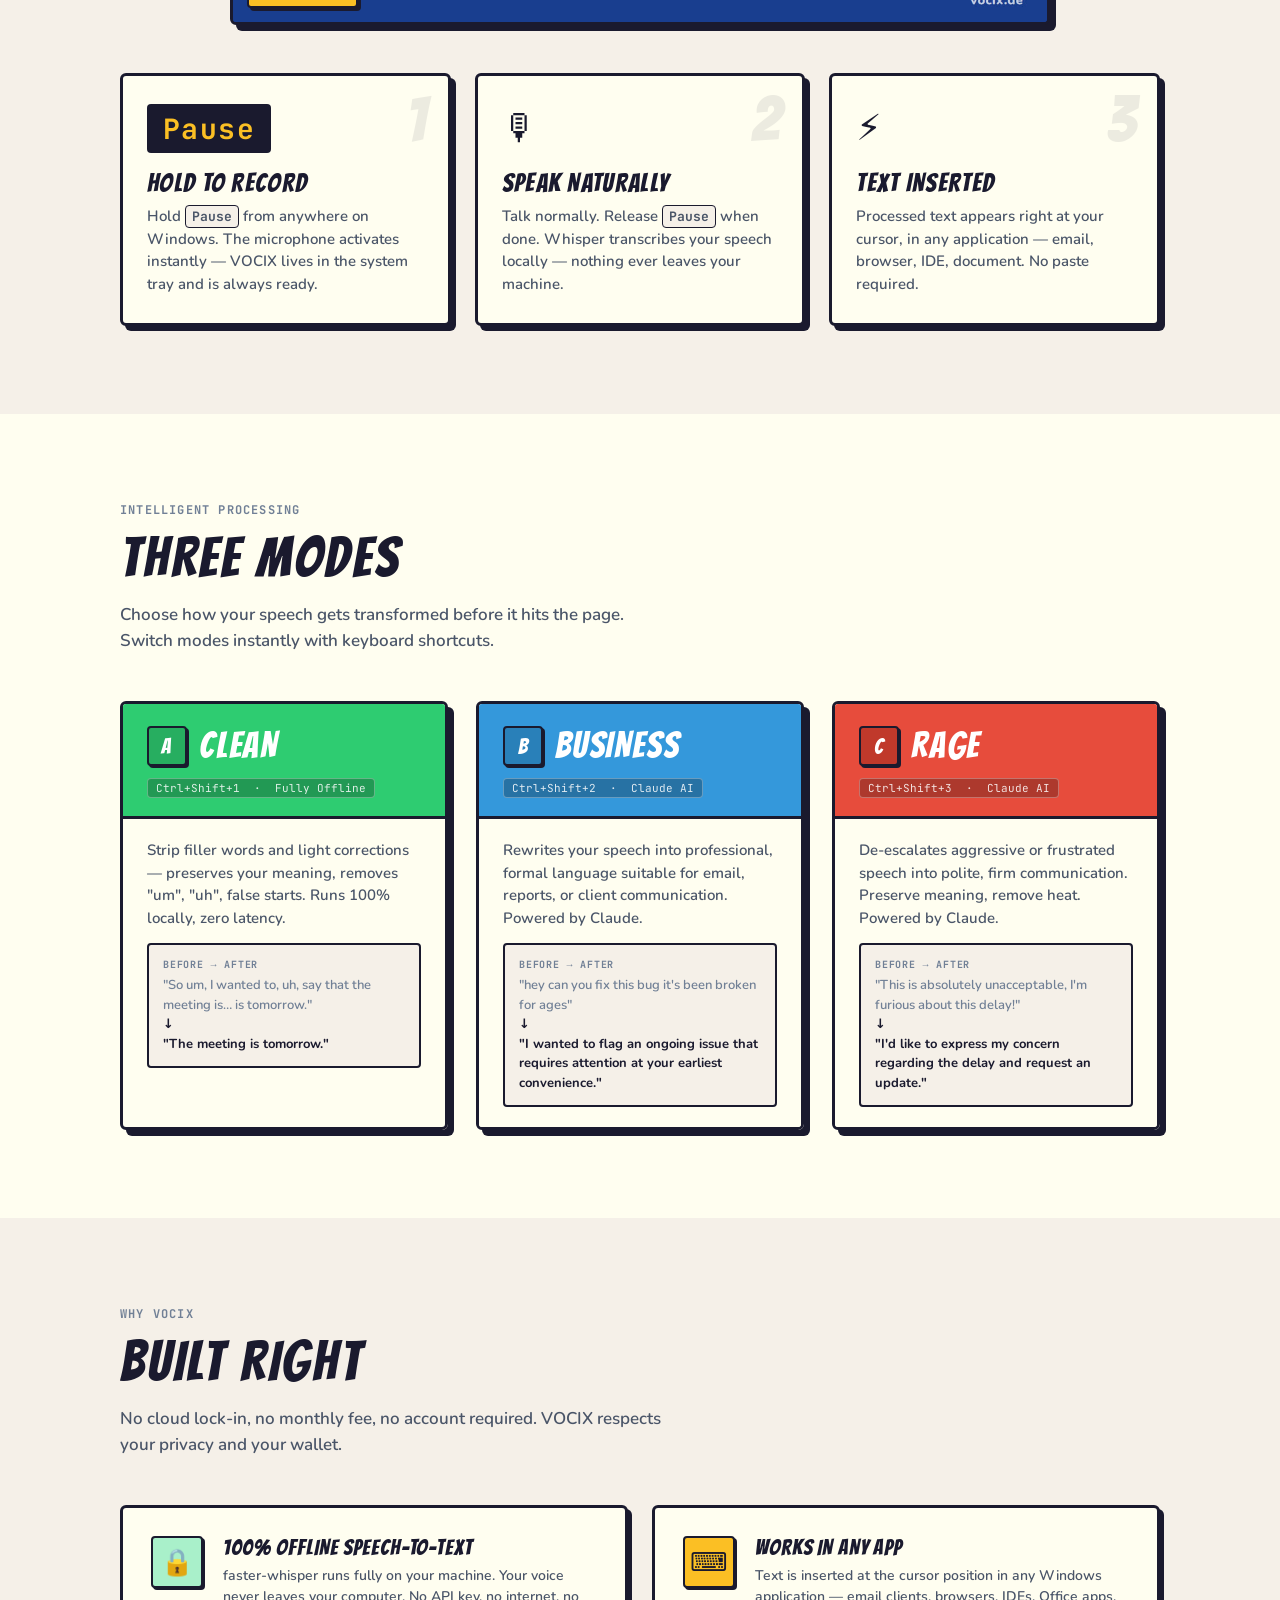
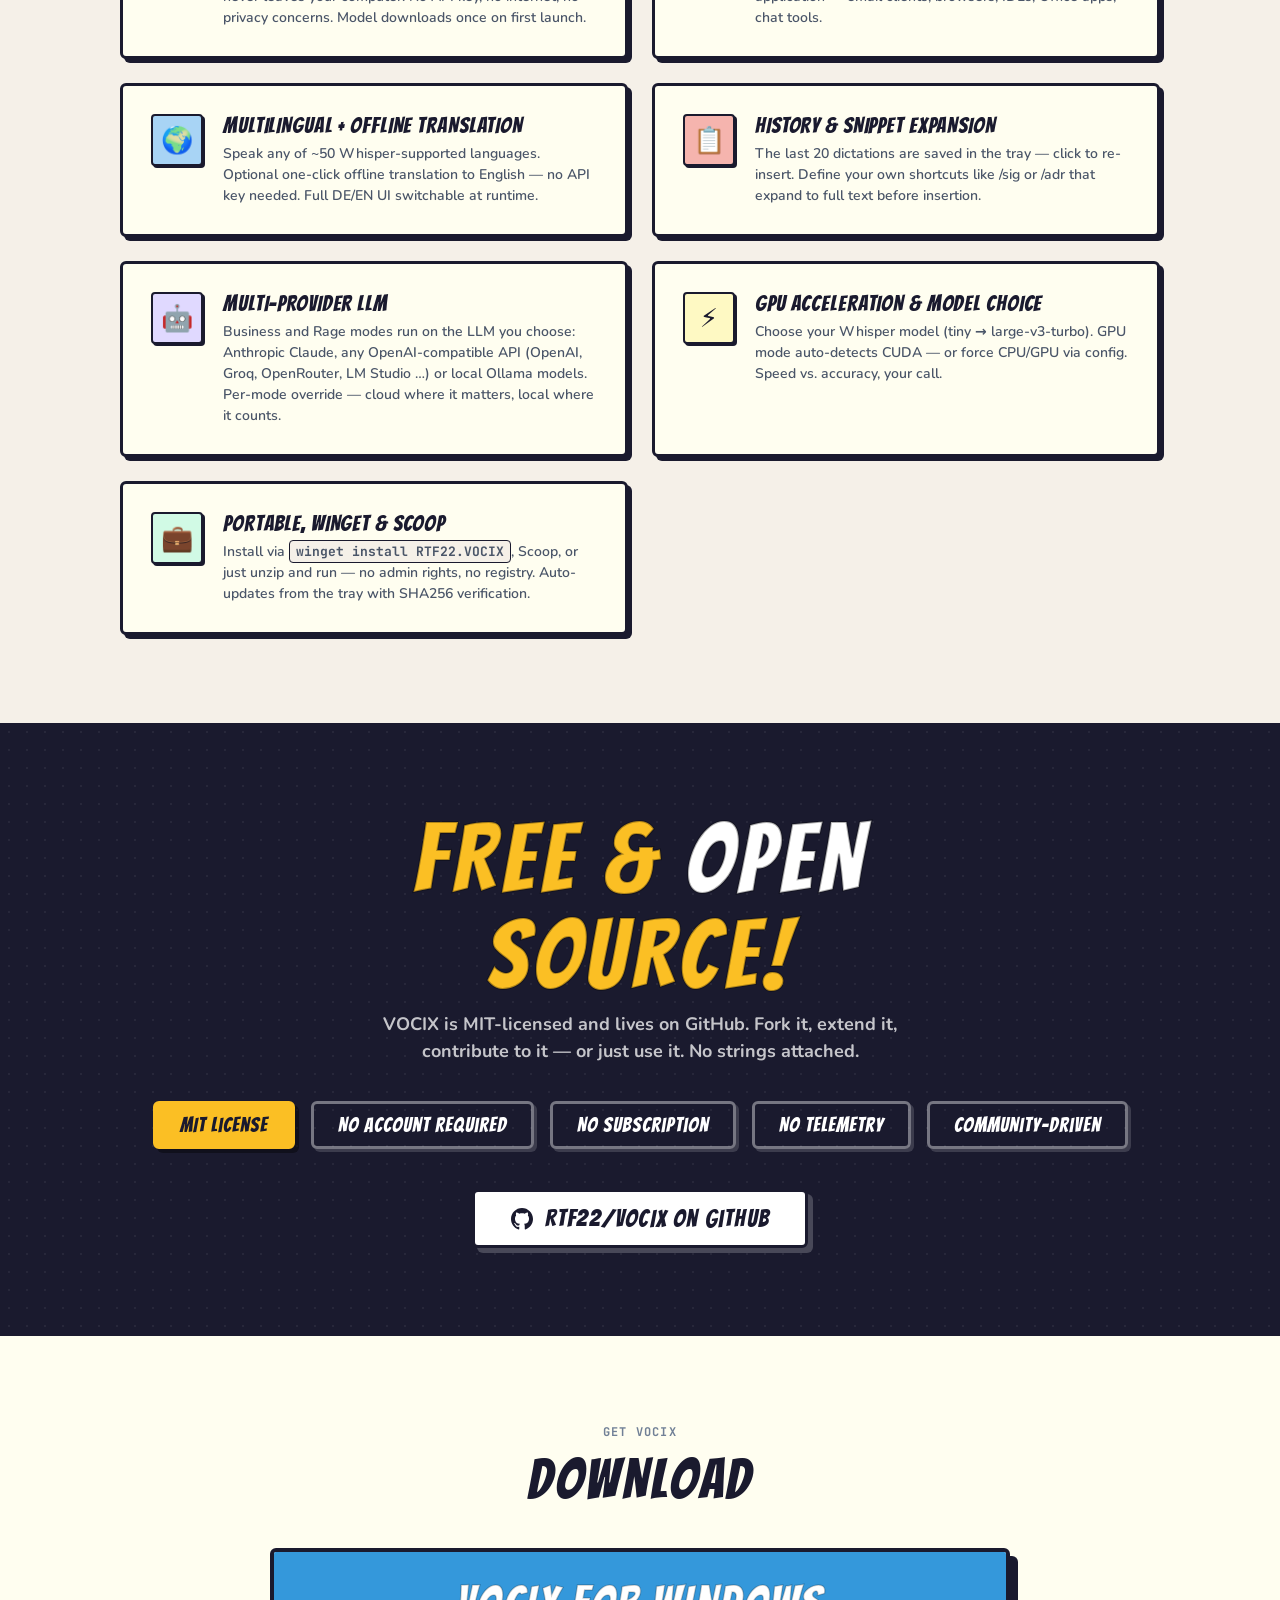
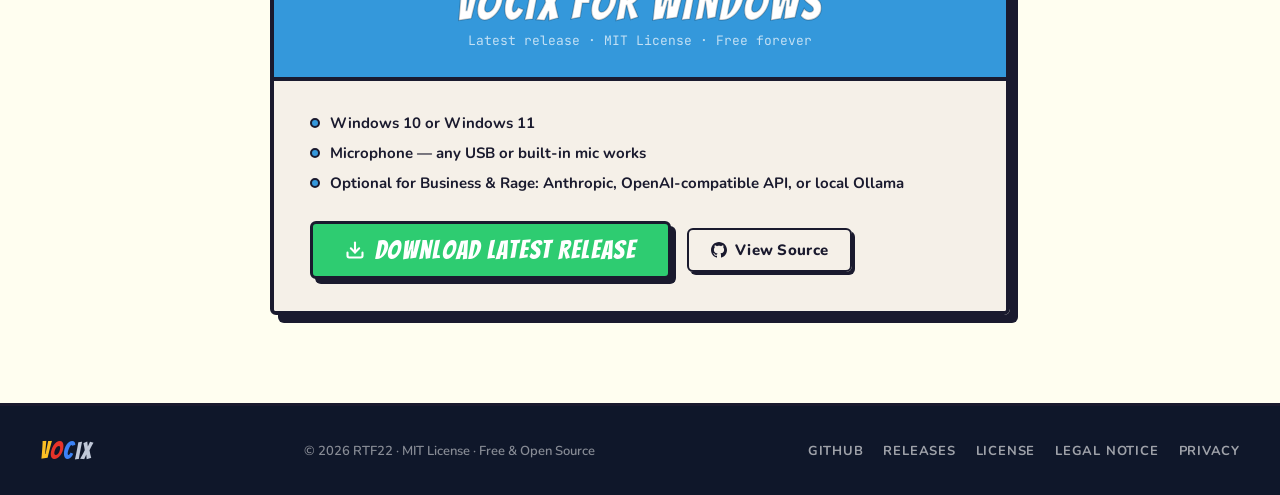
==== commit 90b3caa4: "landing: Impressum wie jensfricke.com, ohne JavaScript erreichbar Der Dialog behält die VOCIX-Optik," ====
--- a/docs/index.html
+++ b/docs/index.html
@@ -19,6 +19,7 @@
 <link rel="icon" type="image/svg+xml" href="assets/vocix-logo.svg">
 <link rel="stylesheet" href="assets/fonts/fonts.css">
 <link rel="stylesheet" href="vocix-tokens.css">
+<link rel="stylesheet" href="assets/adresse.css">
 <style>
 *, *::before, *::after { box-sizing: border-box; margin: 0; padding: 0; }
 html { scroll-behavior: smooth; }
@@ -514,7 +515,8 @@
     <a class="footer-link" href="https://github.com/RTF22/VOCIX" target="_blank">GitHub</a>
     <a class="footer-link" href="https://github.com/RTF22/VOCIX/releases" target="_blank" data-i18n="footer_releases">Releases</a>
     <a class="footer-link" href="https://github.com/RTF22/VOCIX/blob/main/LICENSE" target="_blank" data-i18n="footer_license">License</a>
-    <a class="footer-link" onclick="document.getElementById('impressum-modal').classList.add('open')" style="cursor:pointer;" data-i18n="footer_impressum">Impressum</a>
+    <a class="footer-link" href="https://jensfricke.com/en/legal-notice/" onclick="event.preventDefault(); document.getElementById('impressum-modal').classList.add('open')" data-i18n="footer_impressum">Legal notice</a>
+    <a class="footer-link" href="https://jensfricke.com/en/privacy/vocix/" data-i18n="footer_datenschutz">Privacy</a>
   </div>
 </footer>
 
@@ -544,33 +546,27 @@
       box-shadow:2px 2px 0 rgba(0,0,0,0.3);
     ">✕</button>
 
-    <div style="font-family:var(--font-display);font-size:32px;letter-spacing:0.05em;text-transform:uppercase;margin-bottom:24px;border-bottom:2px solid var(--color-ink);padding-bottom:12px;">Impressum</div>
+    <div style="font-family:var(--font-display);font-size:32px;letter-spacing:0.05em;text-transform:uppercase;margin-bottom:24px;border-bottom:2px solid var(--color-ink);padding-bottom:12px;" data-i18n="imp_titel">Legal notice</div>
 
     <div style="font-family:var(--font-body);font-size:14px;line-height:1.7;color:var(--color-ink-soft);">
-      <p style="margin-bottom:6px;color:var(--fg-muted);font-size:12px;font-weight:700;text-transform:uppercase;letter-spacing:0.06em;">Angaben gemäß § 5 TMG</p>
-      <p style="margin-bottom:20px;font-weight:700;color:var(--color-ink);">
-        Jens Fricke<br>
-        Untere Hainbachstr. 8<br>
-        35216 Biedenkopf
-      </p>
-
-      <p style="margin-bottom:6px;color:var(--fg-muted);font-size:12px;font-weight:700;text-transform:uppercase;letter-spacing:0.06em;">Kontakt</p>
-      <p style="margin-bottom:20px;">E-Mail: <a href="mailto:aijourney22@gmail.com" style="color:var(--color-business);font-weight:700;">aijourney22@gmail.com</a></p>
-
-      <p style="margin-bottom:6px;color:var(--fg-muted);font-size:12px;font-weight:700;text-transform:uppercase;letter-spacing:0.06em;">Verantwortlich für den Inhalt nach § 18 Abs. 2 MStV</p>
-      <p style="margin-bottom:20px;">Jens Fricke, Untere Hainbachstr. 8, 35216 Biedenkopf</p>
-
-      <p style="margin-bottom:6px;color:var(--fg-muted);font-size:12px;font-weight:700;text-transform:uppercase;letter-spacing:0.06em;">Haftung für Inhalte</p>
-      <p style="margin-bottom:20px;">Die Inhalte dieser Website wurden mit größter Sorgfalt erstellt. Für die Richtigkeit, Vollständigkeit und Aktualität der Inhalte kann jedoch keine Gewähr übernommen werden.</p>
-
-      <p style="margin-bottom:6px;color:var(--fg-muted);font-size:12px;font-weight:700;text-transform:uppercase;letter-spacing:0.06em;">Haftung für Links</p>
-      <p style="margin-bottom:20px;">Diese Website enthält Links zu externen Websites Dritter, insbesondere zum Hosting-Dienst GitHub. Auf deren Inhalte habe ich keinen Einfluss und übernehme daher keine Gewähr für diese fremden Inhalte.</p>
-
-      <p style="margin-bottom:6px;color:var(--fg-muted);font-size:12px;font-weight:700;text-transform:uppercase;letter-spacing:0.06em;">Urheberrecht und Open Source</p>
-      <p style="margin-bottom:20px;">Die auf dieser Website präsentierte Software „VOCIX" ist ein Open-Source-Projekt und wird über GitHub bereitgestellt. Es gelten die jeweiligen Lizenzbedingungen des Projekts. Inhalte dieser Website unterliegen – soweit nicht anders gekennzeichnet – dem deutschen Urheberrecht.</p>
-
-      <p style="margin-bottom:6px;color:var(--fg-muted);font-size:12px;font-weight:700;text-transform:uppercase;letter-spacing:0.06em;">Hinweis zur Nutzung der Software</p>
-      <p>Die Nutzung der bereitgestellten Software erfolgt auf eigene Verantwortung. Es wird keine Haftung für Schäden übernommen, die aus der Nutzung der Software entstehen.</p>
+      <p style="margin-bottom:20px;font-style:italic;color:var(--fg-muted);">This translation is provided for convenience; the German version is legally binding.</p>
+      <p style="margin-bottom:6px;color:var(--fg-muted);font-size:12px;font-weight:700;text-transform:uppercase;letter-spacing:0.06em;" data-i18n="imp_angaben">Information pursuant to § 5 DDG and § 18(1) MStV</p>
+      <p style="margin-bottom:20px;font-weight:700;color:var(--color-ink);" data-i18n="imp_anschrift">Jens Fricke<br><span class="anschrift-strasse"></span><br><span class="anschrift-ort"></span><br>Germany</p>
+      <p style="margin-bottom:6px;color:var(--fg-muted);font-size:12px;font-weight:700;text-transform:uppercase;letter-spacing:0.06em;" data-i18n="imp_kontakt">Contact</p>
+      <p style="margin-bottom:20px;"><span data-i18n="imp_email">E-mail</span>: <a href="mailto:kontakt@jensfricke.com" style="color:var(--color-business);font-weight:700;">kontakt@jensfricke.com</a></p>
+      <p style="margin-bottom:6px;color:var(--fg-muted);font-size:12px;font-weight:700;text-transform:uppercase;letter-spacing:0.06em;" data-i18n="imp_verantwortlich">Responsible for content pursuant to § 18(2) MStV</p>
+      <p style="margin-bottom:20px;" data-i18n="imp_verantwortlich_text">Jens Fricke, address as above.</p>
+      <p style="margin-bottom:6px;color:var(--fg-muted);font-size:12px;font-weight:700;text-transform:uppercase;letter-spacing:0.06em;" data-i18n="imp_geltung">Scope</p>
+      <p style="margin-bottom:6px;" data-i18n="imp_geltung_text">This legal notice applies to the following websites:</p>
+      <p style="margin-bottom:20px;"><a href="https://jensfricke.com/" style="color:var(--color-business);font-weight:700;">jensfricke.com</a> · <a href="https://vocix.de/" style="color:var(--color-business);font-weight:700;">vocix.de</a> · <a href="https://orrery3d.de/" style="color:var(--color-business);font-weight:700;">orrery3d.de</a></p>
+      <p style="margin-bottom:6px;color:var(--fg-muted);font-size:12px;font-weight:700;text-transform:uppercase;letter-spacing:0.06em;" data-i18n="imp_privat">Private website</p>
+      <p style="margin-bottom:20px;" data-i18n="imp_privat_text">I run these websites privately. What I publish here reflects my personal view and is not made on behalf of my employer.</p>
+      <p style="margin-bottom:6px;color:var(--fg-muted);font-size:12px;font-weight:700;text-transform:uppercase;letter-spacing:0.06em;" data-i18n="imp_links">Links</p>
+      <p style="margin-bottom:20px;" data-i18n="imp_links_text">The operators of linked third-party websites are solely responsible for their content. If I become aware of any infringement, I will remove the link concerned without delay.</p>
+      <p style="margin-bottom:6px;color:var(--fg-muted);font-size:12px;font-weight:700;text-transform:uppercase;letter-spacing:0.06em;" data-i18n="imp_urheber">Copyright</p>
+      <p style="margin-bottom:20px;" data-i18n="imp_urheber_text">Texts and design of these websites are protected by copyright unless stated otherwise. The source code of the projects is licensed as stated in the respective repository.</p>
+      <p style="margin-bottom:6px;color:var(--fg-muted);font-size:12px;font-weight:700;text-transform:uppercase;letter-spacing:0.06em;" data-i18n="imp_datenschutz">Privacy</p>
+      <p><a href="https://jensfricke.com/en/privacy/vocix/" style="color:var(--color-business);font-weight:700;" data-i18n="imp_datenschutz_link">Privacy policy for vocix.de</a></p>
     </div>
   </div>
 </div>
--- a/docs/assets/adresse.css
+++ b/docs/assets/adresse.css
@@ -0,0 +1,3 @@
+/* Anschrift für den Impressum-Dialog; bewusst nicht im HTML (Crawler). Quelle: jensfricke.com/adresse.css */
+.anschrift-strasse::before { content: "\000055\00006e\000074\000065\000072\000065\000020\000048\000061\000069\00006e\000062\000061\000063\000068\000073\000074\000072\00002e\000020\000038"; }
+.anschrift-ort::before { content: "\000033\000035\000032\000031\000036\000020\000042\000069\000065\000064\000065\00006e\00006b\00006f\000070\000066"; }
